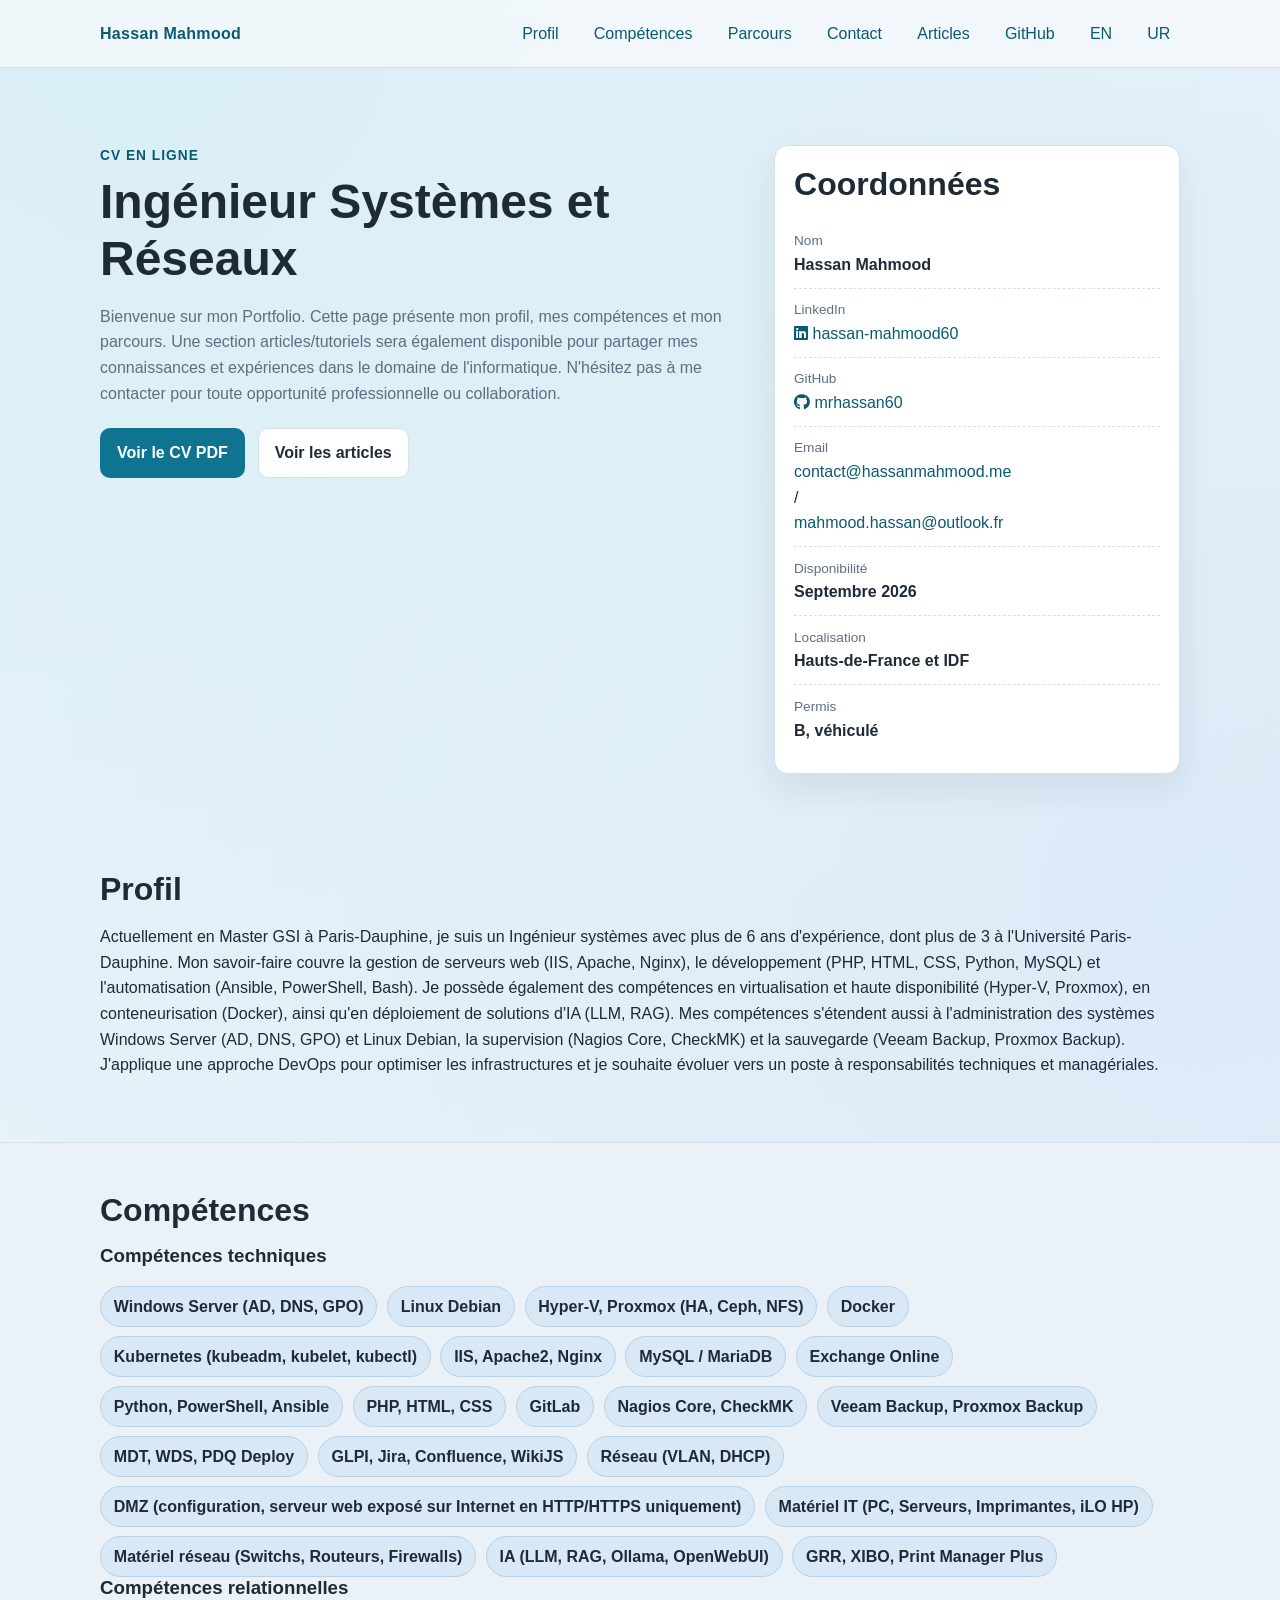
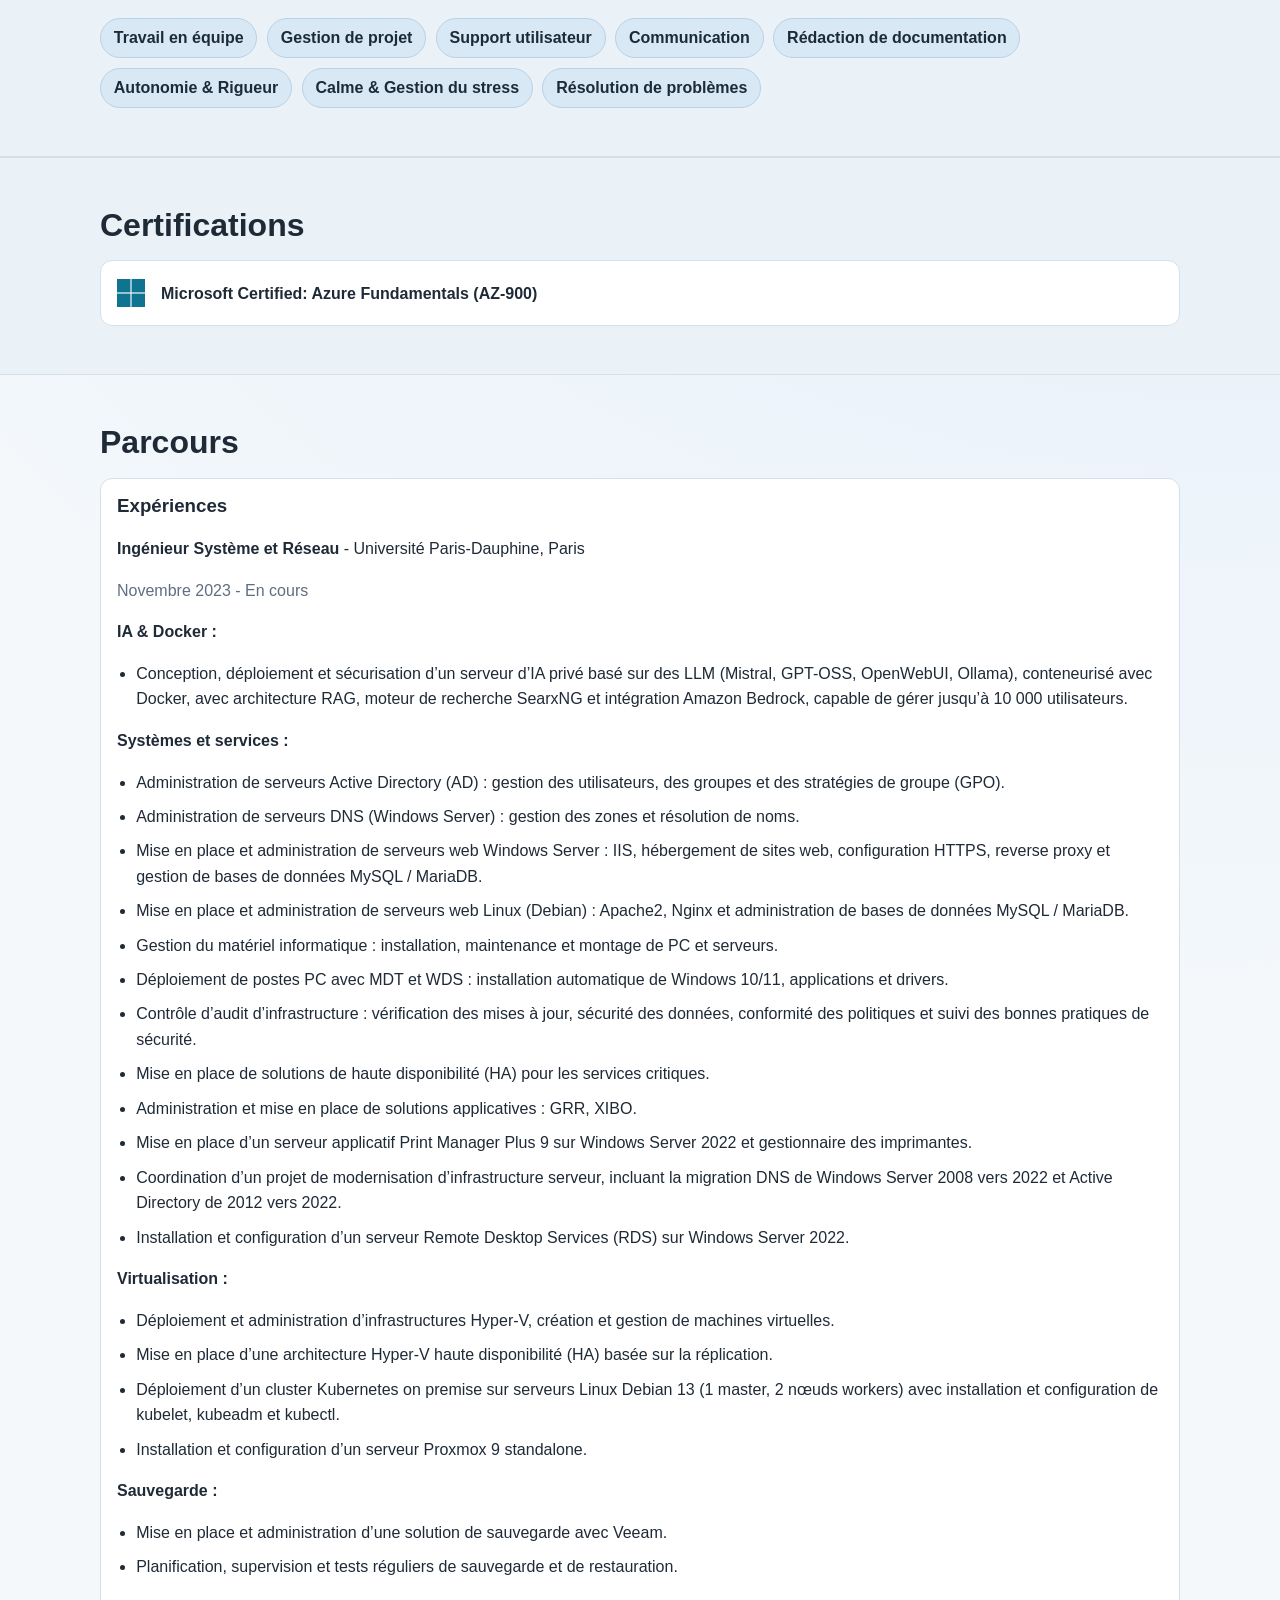
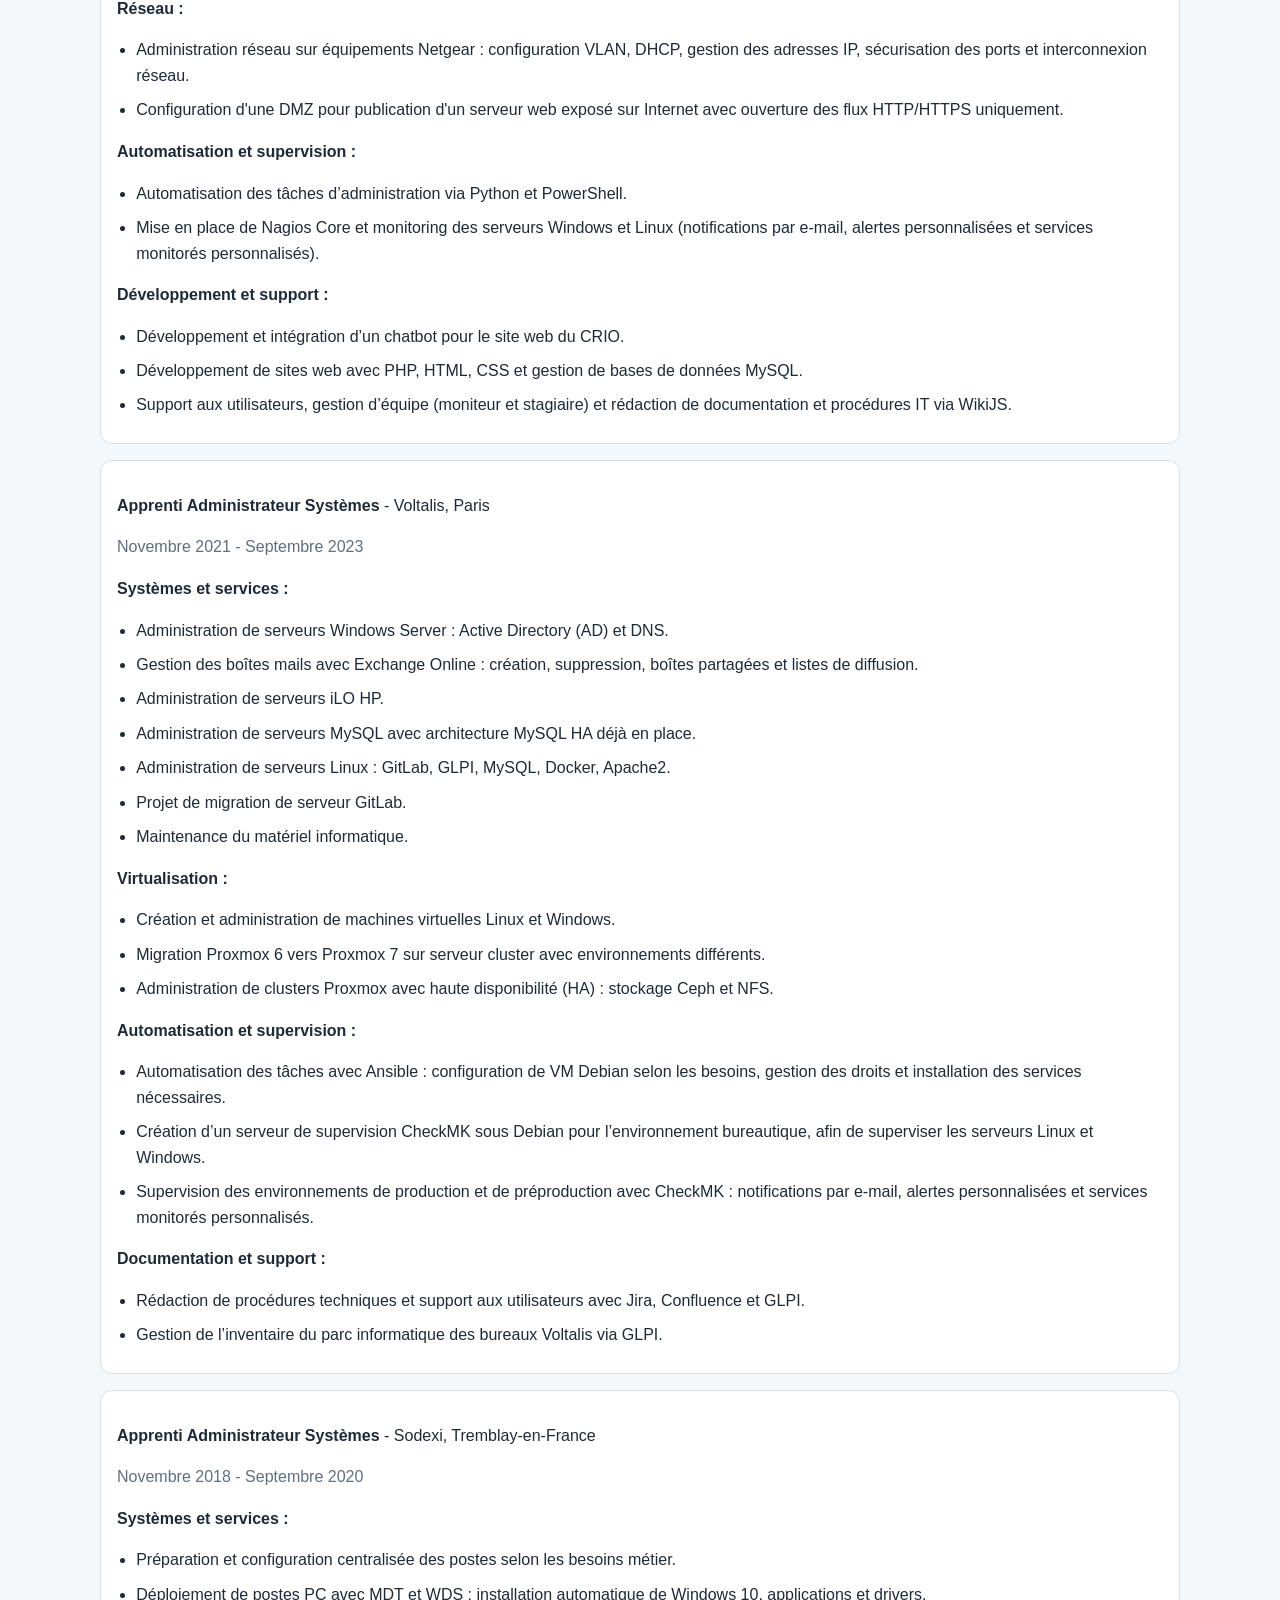
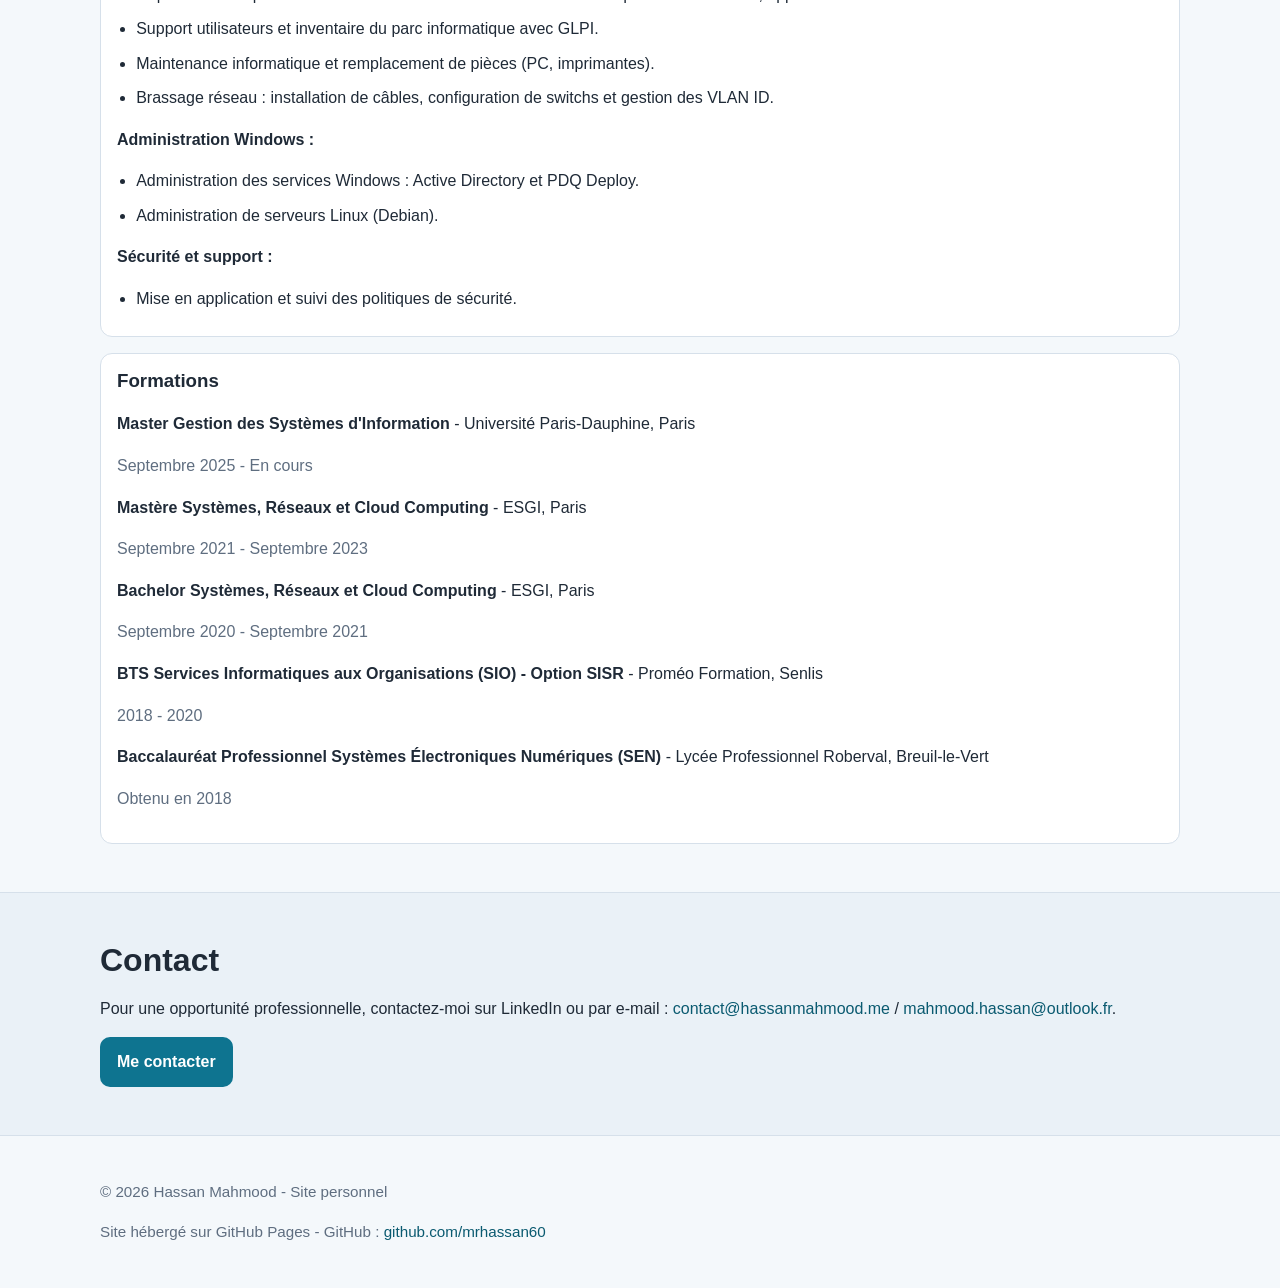
==== index.html @ a3531e13 "update contact" ====
﻿<!DOCTYPE html>
<html lang="fr">
<head>
  <meta charset="UTF-8">
  <meta name="viewport" content="width=device-width, initial-scale=1.0">
  <meta name="description" content="CV en ligne de Hassan Mahmood. Profil, compétences, expériences et contact.">
  <title>Hassan Mahmood | CV en ligne</title>
  <link rel="stylesheet" href="styles.css">
  <link rel="stylesheet" href="https://cdnjs.cloudflare.com/ajax/libs/font-awesome/6.5.2/css/all.min.css" integrity="sha512-SnH5WK+bZxgPHs44uWIX+LLJAJ9/2PkPKZ5QiAj6Ta86w+fsb2TkcmfRyVX3pBnMFcV7oQPJkl9QevSCWr3W6A==" crossorigin="anonymous" referrerpolicy="no-referrer" />
</head>
<body>
  <header class="site-header">
    <div class="container nav-wrap">
      <a class="brand" href="index.html">Hassan Mahmood</a>
      <nav class="nav">
        <a href="#profil">Profil</a>
        <a href="#competences">Compétences</a>
        <a href="#parcours">Parcours</a>
        <a href="#contact">Contact</a>
        <a href="articles.html">Articles</a>
        <a href="https://github.com/mrhassan60" target="_blank" rel="noopener noreferrer">GitHub</a>
        <a href="index-en.html" title="English version">EN</a>
        <a href="index-ur.html" title="اردو">UR</a>
      </nav>
    </div>
  </header>

  <main>
    <section class="hero">
      <div class="container hero-grid">
        <div>
          <p class="kicker">CV en ligne</p>
          <h1>Ingénieur Systèmes et Réseaux</h1>
          <p class="lead">
            Bienvenue sur mon Portfolio. Cette page présente mon profil, mes compétences
            et mon parcours. Une section articles/tutoriels sera également disponible pour partager mes connaissances et expériences dans le domaine de l'informatique. N'hésitez pas à me contacter pour toute opportunité professionnelle ou collaboration.
          </p>
          <div class="actions">
            <a class="btn btn-primary" href="assets/CV_Hassan_MAHMOOD.pdf" target="_blank" rel="noopener noreferrer">Voir le CV PDF</a>
            <a class="btn btn-ghost" href="articles.html">Voir les articles</a>
          </div>
        </div>
        <aside class="card">
          <h2>Coordonnées</h2>
          <ul class="meta-list">
            <li><span>Nom</span><strong>Hassan Mahmood</strong></li>
            <li><span>LinkedIn</span><a href="https://www.linkedin.com/in/hassan-mahmood60/" target="_blank" rel="noopener noreferrer"><i class="fa-brands fa-linkedin"></i> hassan-mahmood60</a></li>
            <li><span>GitHub</span><a href="https://github.com/mrhassan60" target="_blank" rel="noopener noreferrer"><i class="fa-brands fa-github"></i> mrhassan60</a></li>
            <li><span>Email</span><a href="mailto:contact@hassanmahmood.me">contact@hassanmahmood.me</a> / <a href="mailto:mahmood.hassan@outlook.fr">mahmood.hassan@outlook.fr</a></li>
            <li><span>Disponibilité</span><strong>Septembre 2026</strong></li>
            <li><span>Localisation</span><strong>Hauts-de-France et IDF</strong></li>
            <li><span>Permis</span><strong>B, véhiculé</strong></li>
          </ul>
        </aside>
      </div>
    </section>

    <section id="profil" class="section">
      <div class="container">
        <h2>Profil</h2>
        <p>
          Actuellement en Master GSI à Paris-Dauphine, je suis un Ingénieur systèmes avec plus de 6 ans d'expérience, dont plus de 3 à l'Université Paris-Dauphine. Mon savoir-faire couvre la gestion de serveurs web (IIS, Apache, Nginx), le développement (PHP, HTML, CSS, Python, MySQL) et l'automatisation (Ansible, PowerShell, Bash). Je possède également des compétences en virtualisation et haute disponibilité (Hyper-V, Proxmox), en conteneurisation (Docker), ainsi qu'en déploiement de solutions d'IA (LLM, RAG). Mes compétences s'étendent aussi à l'administration des systèmes Windows Server (AD, DNS, GPO) et Linux Debian, la supervision (Nagios Core, CheckMK) et la sauvegarde (Veeam Backup, Proxmox Backup). J'applique une approche DevOps pour optimiser les infrastructures et je souhaite évoluer vers un poste à responsabilités techniques et managériales.
        </p>
      </div>
    </section>

    <section id="competences" class="section section-alt">
      <div class="container">
        <h2>Compétences</h2>
        <h3>Compétences techniques</h3>
        <div class="chips">
          <span>Windows Server (AD, DNS, GPO)</span>
          <span>Linux Debian</span>
          <span>Hyper-V, Proxmox (HA, Ceph, NFS)</span>
          <span>Docker</span>
          <span>Kubernetes (kubeadm, kubelet, kubectl)</span>
          <span>IIS, Apache2, Nginx</span>
          <span>MySQL / MariaDB</span>
          <span>Exchange Online</span>
          <span>Python, PowerShell, Ansible</span>
          <span>PHP, HTML, CSS</span>
          <span>GitLab</span>
          <span>Nagios Core, CheckMK</span>
          <span>Veeam Backup, Proxmox Backup</span>
          <span>MDT, WDS, PDQ Deploy</span>
          <span>GLPI, Jira, Confluence, WikiJS</span>
          <span>Réseau (VLAN, DHCP)</span>
          <span>DMZ (configuration, serveur web exposé sur Internet en HTTP/HTTPS uniquement)</span>
          <span>Matériel IT (PC, Serveurs, Imprimantes, iLO HP)</span>
          <span>Matériel réseau (Switchs, Routeurs, Firewalls)</span>
          <span>IA (LLM, RAG, Ollama, OpenWebUI)</span>
          <span>GRR, XIBO, Print Manager Plus</span>
        </div>
        <h3>Compétences relationnelles</h3>
        <div class="chips">
          <span>Travail en équipe</span>
          <span>Gestion de projet</span>
          <span>Support utilisateur</span>
          <span>Communication</span>
          <span>Rédaction de documentation</span>
          <span>Autonomie & Rigueur</span>
          <span>Calme & Gestion du stress</span>
          <span>Résolution de problèmes</span>
        </div>
      </div>
    </section>

    <section id="certifications" class="section section-alt">
      <div class="container">
        <h2>Certifications</h2>
        <div class="cert-list">
          <div class="cert-item">
            <i class="fa-brands fa-microsoft"></i>
            <p><strong>Microsoft Certified: Azure Fundamentals (AZ-900)</strong></p>
          </div>
        </div>
      </div>
    </section>

    <section id="parcours" class="section">
      <div class="container">
        <h2>Parcours</h2>
        <div class="timeline">
          <article>
            <h3>Expériences</h3>
            <p><strong>Ingénieur Système et Réseau</strong> - Université Paris-Dauphine, Paris</p>
            <p class="muted">Novembre 2023 - En cours</p>
            <p><strong>IA & Docker :</strong></p>
            <ul class="ats-list">
              <li>Conception, déploiement et sécurisation d’un serveur d’IA privé basé sur des LLM (Mistral, GPT-OSS, OpenWebUI, Ollama), conteneurisé avec Docker, avec architecture RAG, moteur de recherche SearxNG et intégration Amazon Bedrock, capable de gérer jusqu’à 10 000 utilisateurs.</li>
            </ul>

            <p><strong>Systèmes et services :</strong></p>
            <ul class="ats-list">
              <li>Administration de serveurs Active Directory (AD) : gestion des utilisateurs, des groupes et des stratégies de groupe (GPO).</li>
              <li>Administration de serveurs DNS (Windows Server) : gestion des zones et résolution de noms.</li>
              <li>Mise en place et administration de serveurs web Windows Server : IIS, hébergement de sites web, configuration HTTPS, reverse proxy et gestion de bases de données MySQL / MariaDB.</li>
              <li>Mise en place et administration de serveurs web Linux (Debian) : Apache2, Nginx et administration de bases de données MySQL / MariaDB.</li>
              <li>Gestion du matériel informatique : installation, maintenance et montage de PC et serveurs.</li>
              <li>Déploiement de postes PC avec MDT et WDS : installation automatique de Windows 10/11, applications et drivers.</li>
              <li>Contrôle d’audit d’infrastructure : vérification des mises à jour, sécurité des données, conformité des politiques et suivi des bonnes pratiques de sécurité.</li>
              <li>Mise en place de solutions de haute disponibilité (HA) pour les services critiques.</li>
              <li>Administration et mise en place de solutions applicatives : GRR, XIBO.</li>
              <li>Mise en place d’un serveur applicatif Print Manager Plus 9 sur Windows Server 2022 et gestionnaire des imprimantes.</li>
              <li>Coordination d’un projet de modernisation d’infrastructure serveur, incluant la migration DNS de Windows Server 2008 vers 2022 et Active Directory de 2012 vers 2022.</li>
              <li>Installation et configuration d’un serveur Remote Desktop Services (RDS) sur Windows Server 2022.</li>
            </ul>

            <p><strong>Virtualisation :</strong></p>
            <ul class="ats-list">
              <li>Déploiement et administration d’infrastructures Hyper-V, création et gestion de machines virtuelles.</li>
              <li>Mise en place d’une architecture Hyper-V haute disponibilité (HA) basée sur la réplication.</li>
              <li>Déploiement d’un cluster Kubernetes on premise sur serveurs Linux Debian 13 (1 master, 2 nœuds workers) avec installation et configuration de kubelet, kubeadm et kubectl.</li>
              <li>Installation et configuration d’un serveur Proxmox 9 standalone.</li>
            </ul>

            <p><strong>Sauvegarde :</strong></p>
            <ul class="ats-list">
              <li>Mise en place et administration d’une solution de sauvegarde avec Veeam.</li>
              <li>Planification, supervision et tests réguliers de sauvegarde et de restauration.</li>
            </ul>

            <p><strong>Réseau :</strong></p>
            <ul class="ats-list">
              <li>Administration réseau sur équipements Netgear : configuration VLAN, DHCP, gestion des adresses IP, sécurisation des ports et interconnexion réseau.</li>
              <li>Configuration d'une DMZ pour publication d'un serveur web exposé sur Internet avec ouverture des flux HTTP/HTTPS uniquement.</li>
            </ul>

            <p><strong>Automatisation et supervision :</strong></p>
            <ul class="ats-list">
              <li>Automatisation des tâches d’administration via Python et PowerShell.</li>
              <li>Mise en place de Nagios Core et monitoring des serveurs Windows et Linux (notifications par e-mail, alertes personnalisées et services monitorés personnalisés).</li>
            </ul>

            <p><strong>Développement et support :</strong></p>
            <ul class="ats-list">
              <li>Développement et intégration d’un chatbot pour le site web du CRIO.</li>
              <li>Développement de sites web avec PHP, HTML, CSS et gestion de bases de données MySQL.</li>
              <li>Support aux utilisateurs, gestion d’équipe (moniteur et stagiaire) et rédaction de documentation et procédures IT via WikiJS.</li>
            </ul>
          </article>
          <article>
            <p><strong>Apprenti Administrateur Systèmes</strong> - Voltalis, Paris</p>
            <p class="muted">Novembre 2021 - Septembre 2023</p>
            <p><strong>Systèmes et services :</strong></p>
            <ul class="ats-list">
              <li>Administration de serveurs Windows Server : Active Directory (AD) et DNS.</li>
              <li>Gestion des boîtes mails avec Exchange Online : création, suppression, boîtes partagées et listes de diffusion.</li>
              <li>Administration de serveurs iLO HP.</li>
              <li>Administration de serveurs MySQL avec architecture MySQL HA déjà en place.</li>
              <li>Administration de serveurs Linux : GitLab, GLPI, MySQL, Docker, Apache2.</li>
              <li>Projet de migration de serveur GitLab.</li>
              <li>Maintenance du matériel informatique.</li>
            </ul>

            <p><strong>Virtualisation :</strong></p>
            <ul class="ats-list">
              <li>Création et administration de machines virtuelles Linux et Windows.</li>
              <li>Migration Proxmox 6 vers Proxmox 7 sur serveur cluster avec environnements différents.</li>
              <li>Administration de clusters Proxmox avec haute disponibilité (HA) : stockage Ceph et NFS.</li>
            </ul>

            <p><strong>Automatisation et supervision :</strong></p>
            <ul class="ats-list">
              <li>Automatisation des tâches avec Ansible : configuration de VM Debian selon les besoins, gestion des droits et installation des services nécessaires.</li>
              <li>Création d’un serveur de supervision CheckMK sous Debian pour l’environnement bureautique, afin de superviser les serveurs Linux et Windows.</li>
              <li>Supervision des environnements de production et de préproduction avec CheckMK : notifications par e-mail, alertes personnalisées et services monitorés personnalisés.</li>
            </ul>

            <p><strong>Documentation et support :</strong></p>
            <ul class="ats-list">
              <li>Rédaction de procédures techniques et support aux utilisateurs avec Jira, Confluence et GLPI.</li>
              <li>Gestion de l’inventaire du parc informatique des bureaux Voltalis via GLPI.</li>
            </ul>
          </article>
          <article>
            <p><strong>Apprenti Administrateur Systèmes</strong> - Sodexi, Tremblay-en-France</p>
            <p class="muted">Novembre 2018 - Septembre 2020</p>
            <p><strong>Systèmes et services :</strong></p>
            <ul class="ats-list">
              <li>Préparation et configuration centralisée des postes selon les besoins métier.</li>
              <li>Déploiement de postes PC avec MDT et WDS : installation automatique de Windows 10, applications et drivers.</li>
              <li>Support utilisateurs et inventaire du parc informatique avec GLPI.</li>
              <li>Maintenance informatique et remplacement de pièces (PC, imprimantes).</li>
              <li>Brassage réseau : installation de câbles, configuration de switchs et gestion des VLAN ID.</li>
            </ul>

            <p><strong>Administration Windows :</strong></p>
            <ul class="ats-list">
              <li>Administration des services Windows : Active Directory et PDQ Deploy.</li>
              <li>Administration de serveurs Linux (Debian).</li>
            </ul>

            <p><strong>Sécurité et support :</strong></p>
            <ul class="ats-list">
              <li>Mise en application et suivi des politiques de sécurité.</li>
            </ul>
          </article>
          <article>
            <h3>Formations</h3>
            <p><strong>Master Gestion des Systèmes d'Information</strong> - Université Paris-Dauphine, Paris</p>
            <p class="muted">Septembre 2025 - En cours</p>
            <p><strong>Mastère Systèmes, Réseaux et Cloud Computing</strong> - ESGI, Paris</p>
            <p class="muted">Septembre 2021 - Septembre 2023</p>
            <p><strong>Bachelor Systèmes, Réseaux et Cloud Computing</strong> - ESGI, Paris</p>
            <p class="muted">Septembre 2020 - Septembre 2021</p>
            <p><strong>BTS Services Informatiques aux Organisations (SIO) - Option SISR</strong> - Proméo Formation, Senlis</p>
            <p class="muted">2018 - 2020</p>
            <p><strong>Baccalauréat Professionnel Systèmes Électroniques Numériques (SEN)</strong> - Lycée Professionnel Roberval, Breuil-le-Vert</p>
            <p class="muted">Obtenu en 2018</p>
          </article>
        </div>
      </div>
    </section>

    <section id="contact" class="section section-alt">
      <div class="container">
        <h2>Contact</h2>
        <p>Pour une opportunité professionnelle, contactez-moi sur LinkedIn ou par e-mail : <a href="mailto:contact@hassanmahmood.me">contact@hassanmahmood.me</a> / <a href="mailto:mahmood.hassan@outlook.fr">mahmood.hassan@outlook.fr</a>.</p>
        <a class="btn btn-primary" href="https://www.linkedin.com/in/hassan-mahmood60/" target="_blank" rel="noopener noreferrer">Me contacter</a>
      </div>
    </section>
  </main>

  <footer class="site-footer">
    <div class="container">
      <p>© 2026 Hassan Mahmood - Site personnel</p>
      <p>Site hébergé sur GitHub Pages - GitHub : <a href="https://github.com/mrhassan60" target="_blank" rel="noopener noreferrer">github.com/mrhassan60</a></p>
    </div>
  </footer>
</body>
</html>
---- styles.css ----
:root {
  --bg: #f4f8fb;
  --surface: #ffffff;
  --surface-alt: #eaf1f7;
  --text: #1f2a37;
  --muted: #5f6e80;
  --primary: #0e7490;
  --primary-dark: #0a5a70;
  --border: #d6e0ea;
  --shadow: 0 14px 34px rgba(31, 42, 55, 0.08);
  --radius: 14px;
}

* {
  box-sizing: border-box;
}

html {
  scroll-behavior: smooth;
}

body {
  margin: 0;
  font-family: "Segoe UI", Tahoma, Geneva, Verdana, sans-serif;
  color: var(--text);
  background:
    radial-gradient(circle at 10% 0%, #d9eef6 0, transparent 28%),
    radial-gradient(circle at 95% 15%, #dce9f8 0, transparent 32%),
    var(--bg);
  line-height: 1.6;
}

a {
  color: var(--primary-dark);
  text-decoration: none;
}

a:hover {
  text-decoration: underline;
}

.container {
  width: min(1080px, 92%);
  margin: 0 auto;
}

.site-header {
  position: sticky;
  top: 0;
  z-index: 100;
  backdrop-filter: blur(8px);
  background: rgba(244, 248, 251, 0.86);
  border-bottom: 1px solid var(--border);
}

.nav-wrap {
  display: flex;
  align-items: center;
  justify-content: space-between;
  gap: 1rem;
  padding: 0.9rem 0;
}

.brand {
  font-weight: 700;
  letter-spacing: 0.3px;
}

.nav {
  display: flex;
  flex-wrap: wrap;
  gap: 1rem;
}

.nav a {
  padding: 0.4rem 0.6rem;
  border-radius: 8px;
}

.nav a[aria-current="page"],
.nav a:hover {
  background: var(--surface-alt);
  text-decoration: none;
}

.hero {
  padding: 4.8rem 0 3rem;
}

.hero-grid {
  display: grid;
  grid-template-columns: 1.6fr 1fr;
  gap: 1.5rem;
  align-items: start;
}

.kicker {
  margin: 0 0 0.35rem;
  font-size: 0.86rem;
  font-weight: 700;
  letter-spacing: 1px;
  text-transform: uppercase;
  color: var(--primary-dark);
}

h1,
h2,
h3 {
  line-height: 1.2;
  margin-top: 0;
}

h1 {
  font-size: clamp(2rem, 4vw, 3rem);
  margin-bottom: 0.8rem;
}

h2 {
  font-size: clamp(1.5rem, 3vw, 2rem);
  margin-bottom: 1rem;
}

.lead {
  color: var(--muted);
  max-width: 70ch;
}

.actions {
  display: flex;
  flex-wrap: wrap;
  gap: 0.8rem;
  margin-top: 1.35rem;
}

.btn {
  display: inline-flex;
  align-items: center;
  justify-content: center;
  border-radius: 10px;
  padding: 0.7rem 1rem;
  font-weight: 600;
  border: 1px solid transparent;
  transition: 0.2s ease;
}

.btn:hover {
  transform: translateY(-1px);
  text-decoration: none;
}

.btn-primary {
  background: var(--primary);
  color: #fff;
}

.btn-primary:hover {
  background: var(--primary-dark);
}

.btn-ghost {
  border-color: var(--border);
  background: var(--surface);
  color: var(--text);
}

.card,
.post-card {
  background: var(--surface);
  border: 1px solid var(--border);
  border-radius: var(--radius);
  box-shadow: var(--shadow);
}

.card {
  padding: 1.2rem;
}

.meta-list {
  list-style: none;
  margin: 0;
  padding: 0;
}

.meta-list li {
  display: flex;
  flex-direction: column;
  padding: 0.65rem 0;
  border-bottom: 1px dashed var(--border);
}

.meta-list li:last-child {
  border-bottom: 0;
}

.meta-list span {
  font-size: 0.85rem;
  color: var(--muted);
}

.section {
  padding: 3rem 0;
}

.section-alt {
  background: var(--surface-alt);
  border-top: 1px solid var(--border);
  border-bottom: 1px solid var(--border);
}

.chips {
  display: flex;
  flex-wrap: wrap;
  gap: 0.6rem;
}

.chips span {
  background: #d8e8f5;
  border: 1px solid #b8d2e8;
  border-radius: 999px;
  padding: 0.4rem 0.8rem;
  font-weight: 600;
}

.timeline {
  display: grid;
  gap: 1rem;
}

.timeline article {
  background: var(--surface);
  border: 1px solid var(--border);
  border-radius: 12px;
  padding: 1rem;
}

.muted {
  color: var(--muted);
}

.ats-list {
  margin: 0.6rem 0 0;
  padding-left: 1.2rem;
}

.ats-list li {
  margin-bottom: 0.55rem;
}

.grid-cards {
  margin-top: 1.5rem;
  display: grid;
  grid-template-columns: repeat(3, minmax(0, 1fr));
  gap: 1rem;
}

.post-card {
  padding: 1.1rem;
}

.tag {
  display: inline-block;
  margin: 0;
  padding: 0.15rem 0.55rem;
  border-radius: 999px;
  background: #dff2ea;
  color: #0f766e;
  font-size: 0.8rem;
  font-weight: 700;
}

.site-footer {
  padding: 1.8rem 0;
  color: var(--muted);
  font-size: 0.95rem;
}

.cert-list {
  display: grid;
  gap: 1rem;
}

.cert-item {
  display: flex;
  align-items: center;
  gap: 1rem;
  background: var(--surface);
  border: 1px solid var(--border);
  border-radius: 12px;
  padding: 1rem;
}

.cert-item p {
  margin: 0;
  font-weight: 600;
}

.cert-item i {
  font-size: 2rem;
  color: var(--primary);
}

@media (max-width: 900px) {
  .hero-grid {
    grid-template-columns: 1fr;
  }

  .grid-cards {
    grid-template-columns: 1fr 1fr;
  }
}

@media (max-width: 640px) {
  .nav-wrap {
    flex-direction: column;
    align-items: flex-start;
  }

  .grid-cards {
    grid-template-columns: 1fr;
  }
}
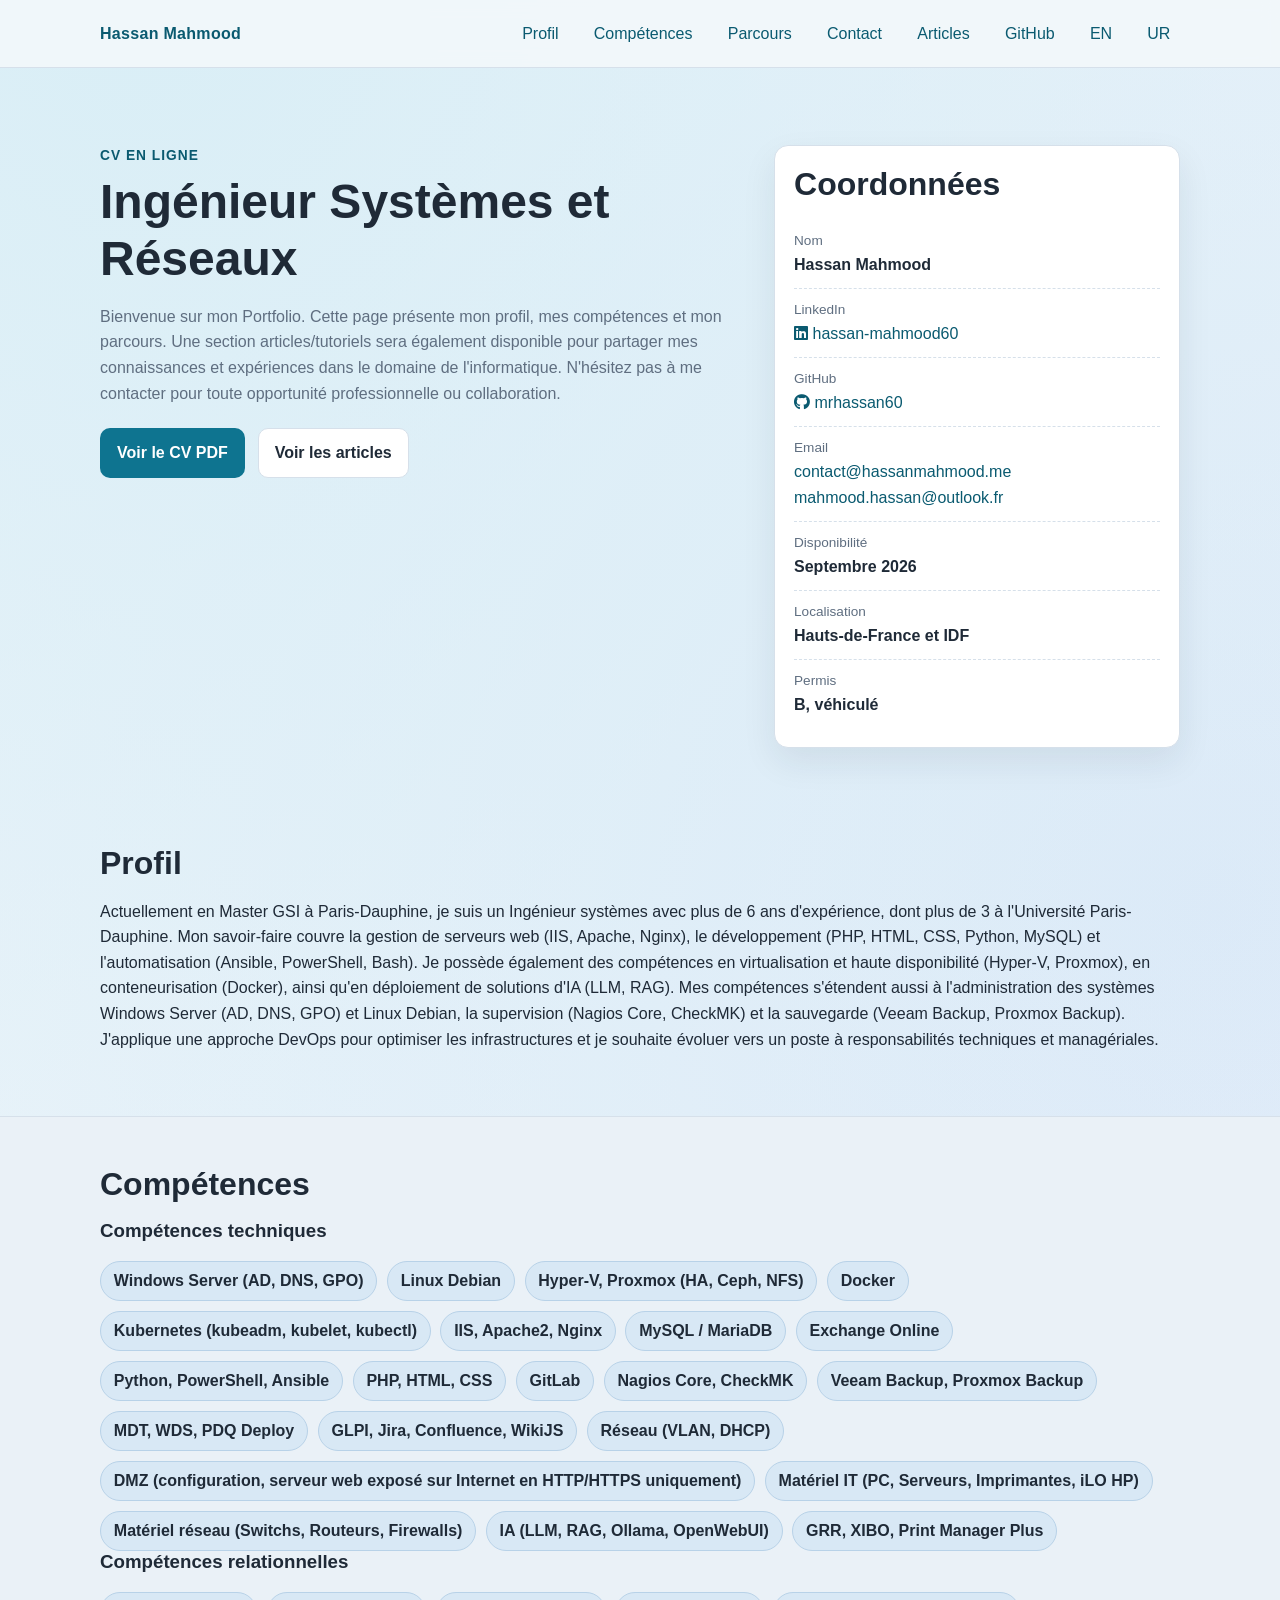
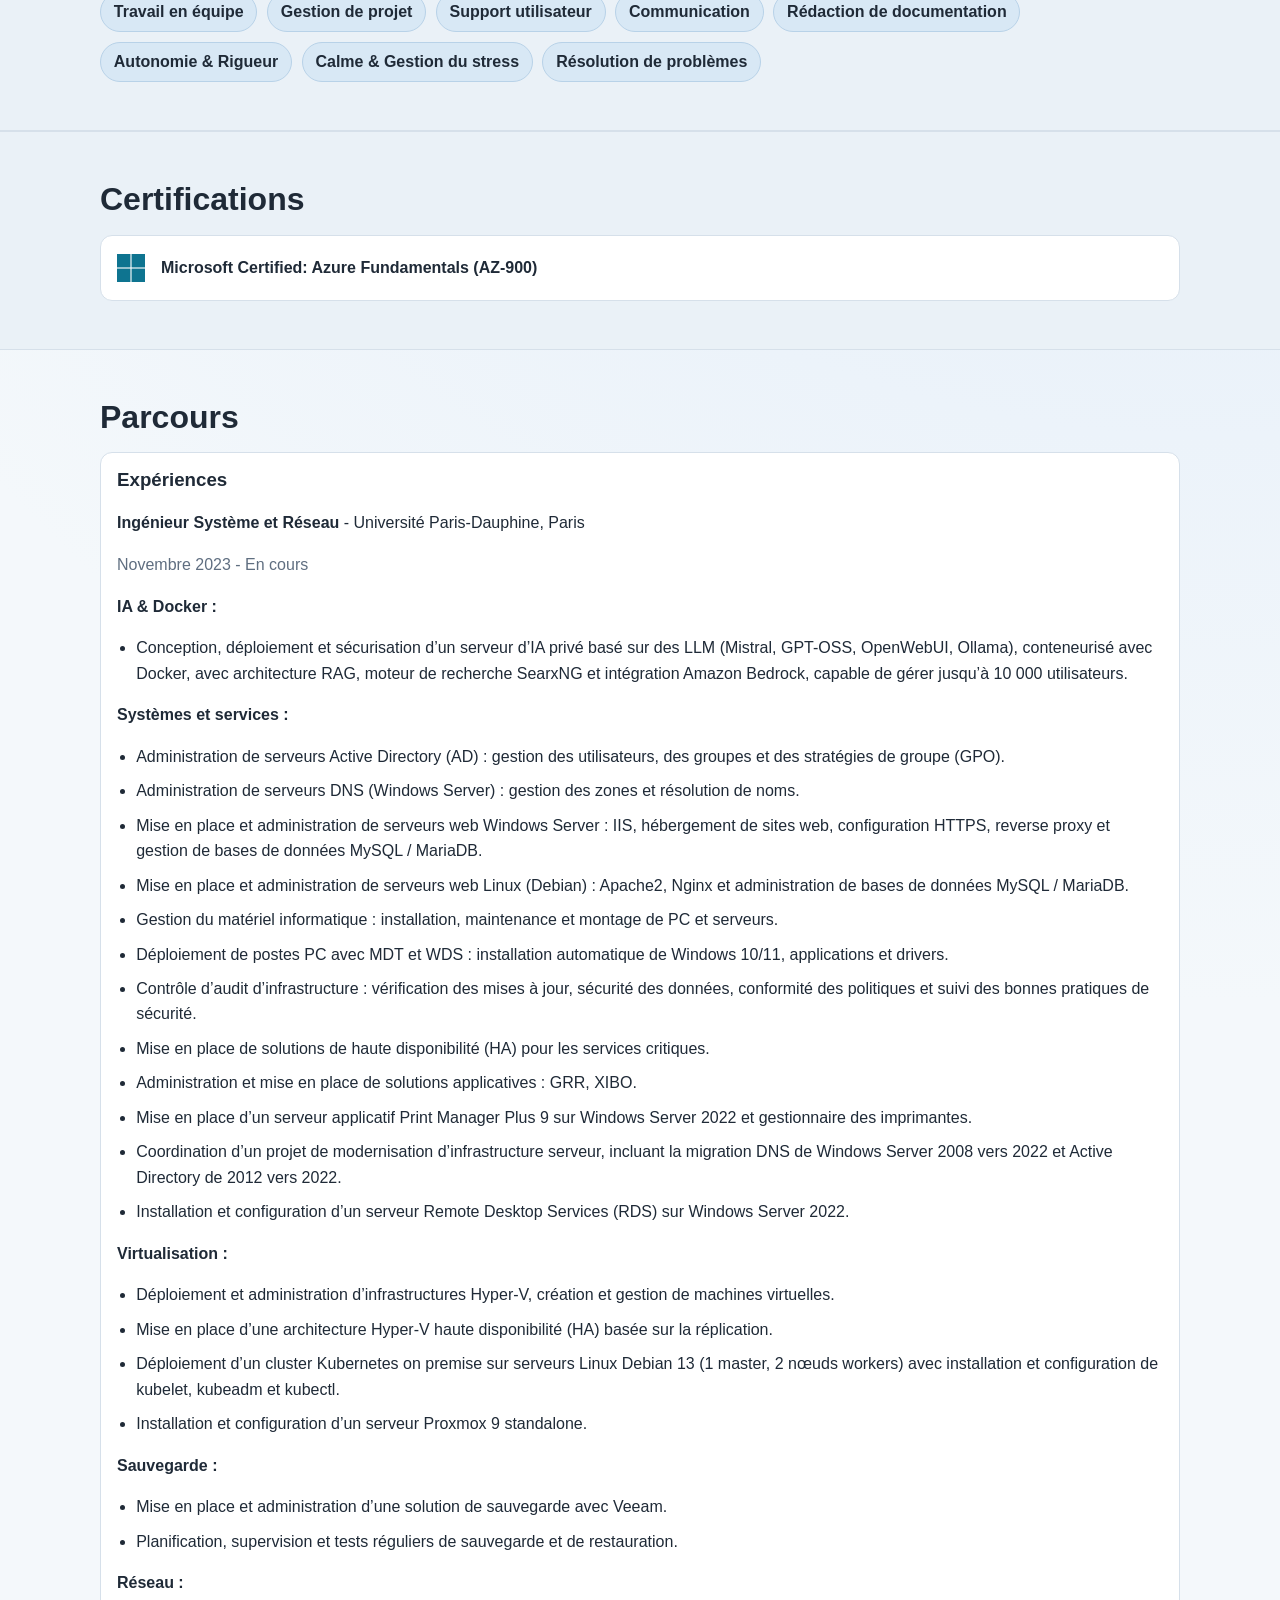
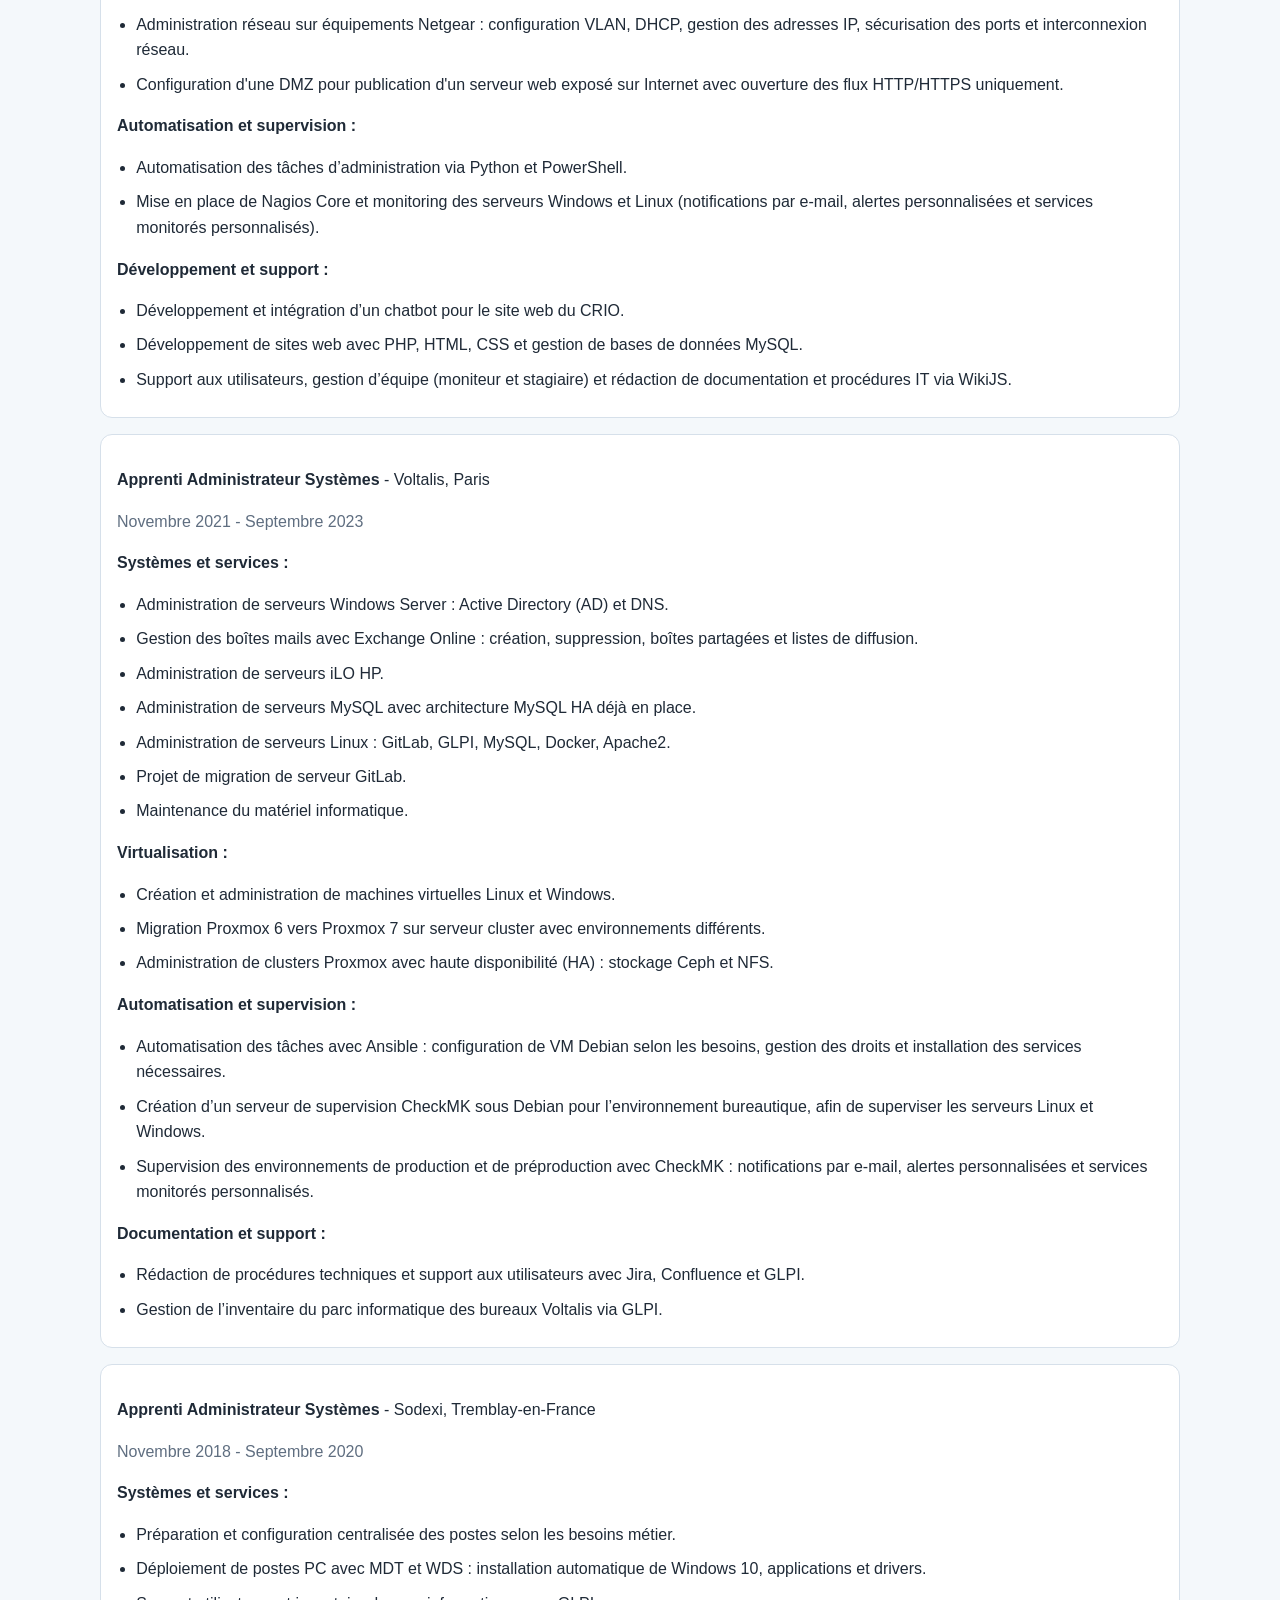
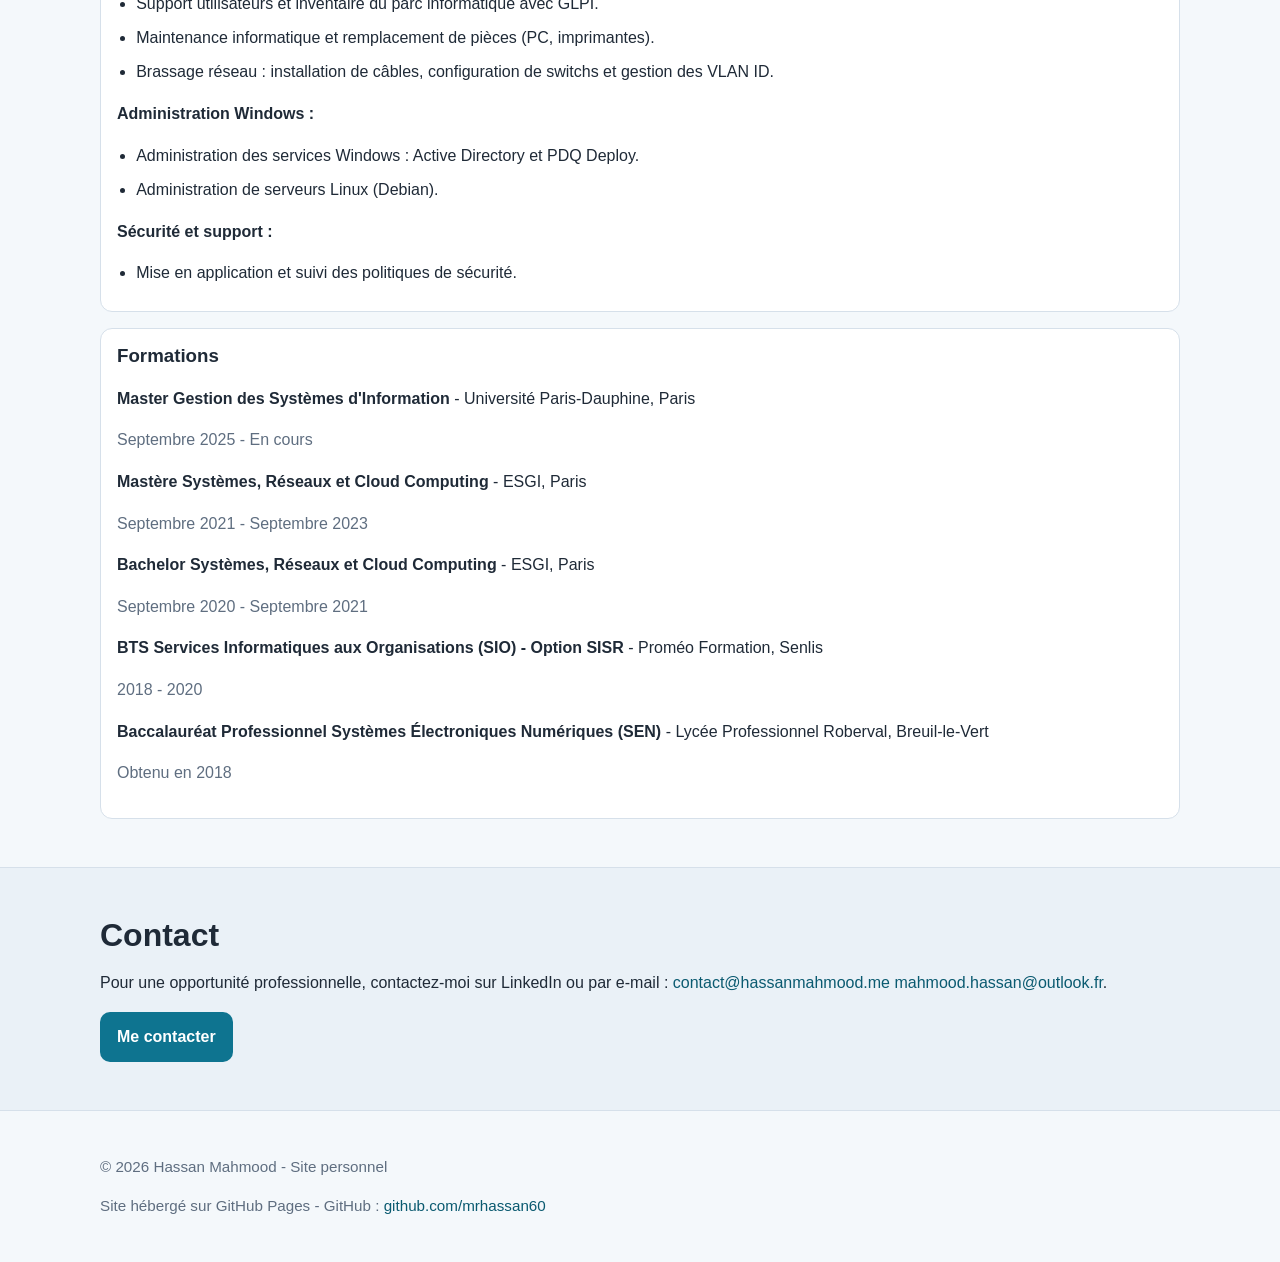
==== commit 35b2fdc2: "Update contact" ====
--- a/index.html
+++ b/index.html
@@ -46,7 +46,7 @@
             <li><span>Nom</span><strong>Hassan Mahmood</strong></li>
             <li><span>LinkedIn</span><a href="https://www.linkedin.com/in/hassan-mahmood60/" target="_blank" rel="noopener noreferrer"><i class="fa-brands fa-linkedin"></i> hassan-mahmood60</a></li>
             <li><span>GitHub</span><a href="https://github.com/mrhassan60" target="_blank" rel="noopener noreferrer"><i class="fa-brands fa-github"></i> mrhassan60</a></li>
-            <li><span>Email</span><a href="mailto:contact@hassanmahmood.me">contact@hassanmahmood.me</a> / <a href="mailto:mahmood.hassan@outlook.fr">mahmood.hassan@outlook.fr</a></li>
+            <li><span>Email</span><a href="mailto:contact@hassanmahmood.me">contact@hassanmahmood.me</a> <a href="mailto:mahmood.hassan@outlook.fr">mahmood.hassan@outlook.fr</a></li>
             <li><span>Disponibilité</span><strong>Septembre 2026</strong></li>
             <li><span>Localisation</span><strong>Hauts-de-France et IDF</strong></li>
             <li><span>Permis</span><strong>B, véhiculé</strong></li>
@@ -256,7 +256,7 @@
     <section id="contact" class="section section-alt">
       <div class="container">
         <h2>Contact</h2>
-        <p>Pour une opportunité professionnelle, contactez-moi sur LinkedIn ou par e-mail : <a href="mailto:contact@hassanmahmood.me">contact@hassanmahmood.me</a> / <a href="mailto:mahmood.hassan@outlook.fr">mahmood.hassan@outlook.fr</a>.</p>
+        <p>Pour une opportunité professionnelle, contactez-moi sur LinkedIn ou par e-mail : <a href="mailto:contact@hassanmahmood.me">contact@hassanmahmood.me</a> <a href="mailto:mahmood.hassan@outlook.fr">mahmood.hassan@outlook.fr</a>.</p>
         <a class="btn btn-primary" href="https://www.linkedin.com/in/hassan-mahmood60/" target="_blank" rel="noopener noreferrer">Me contacter</a>
       </div>
     </section>
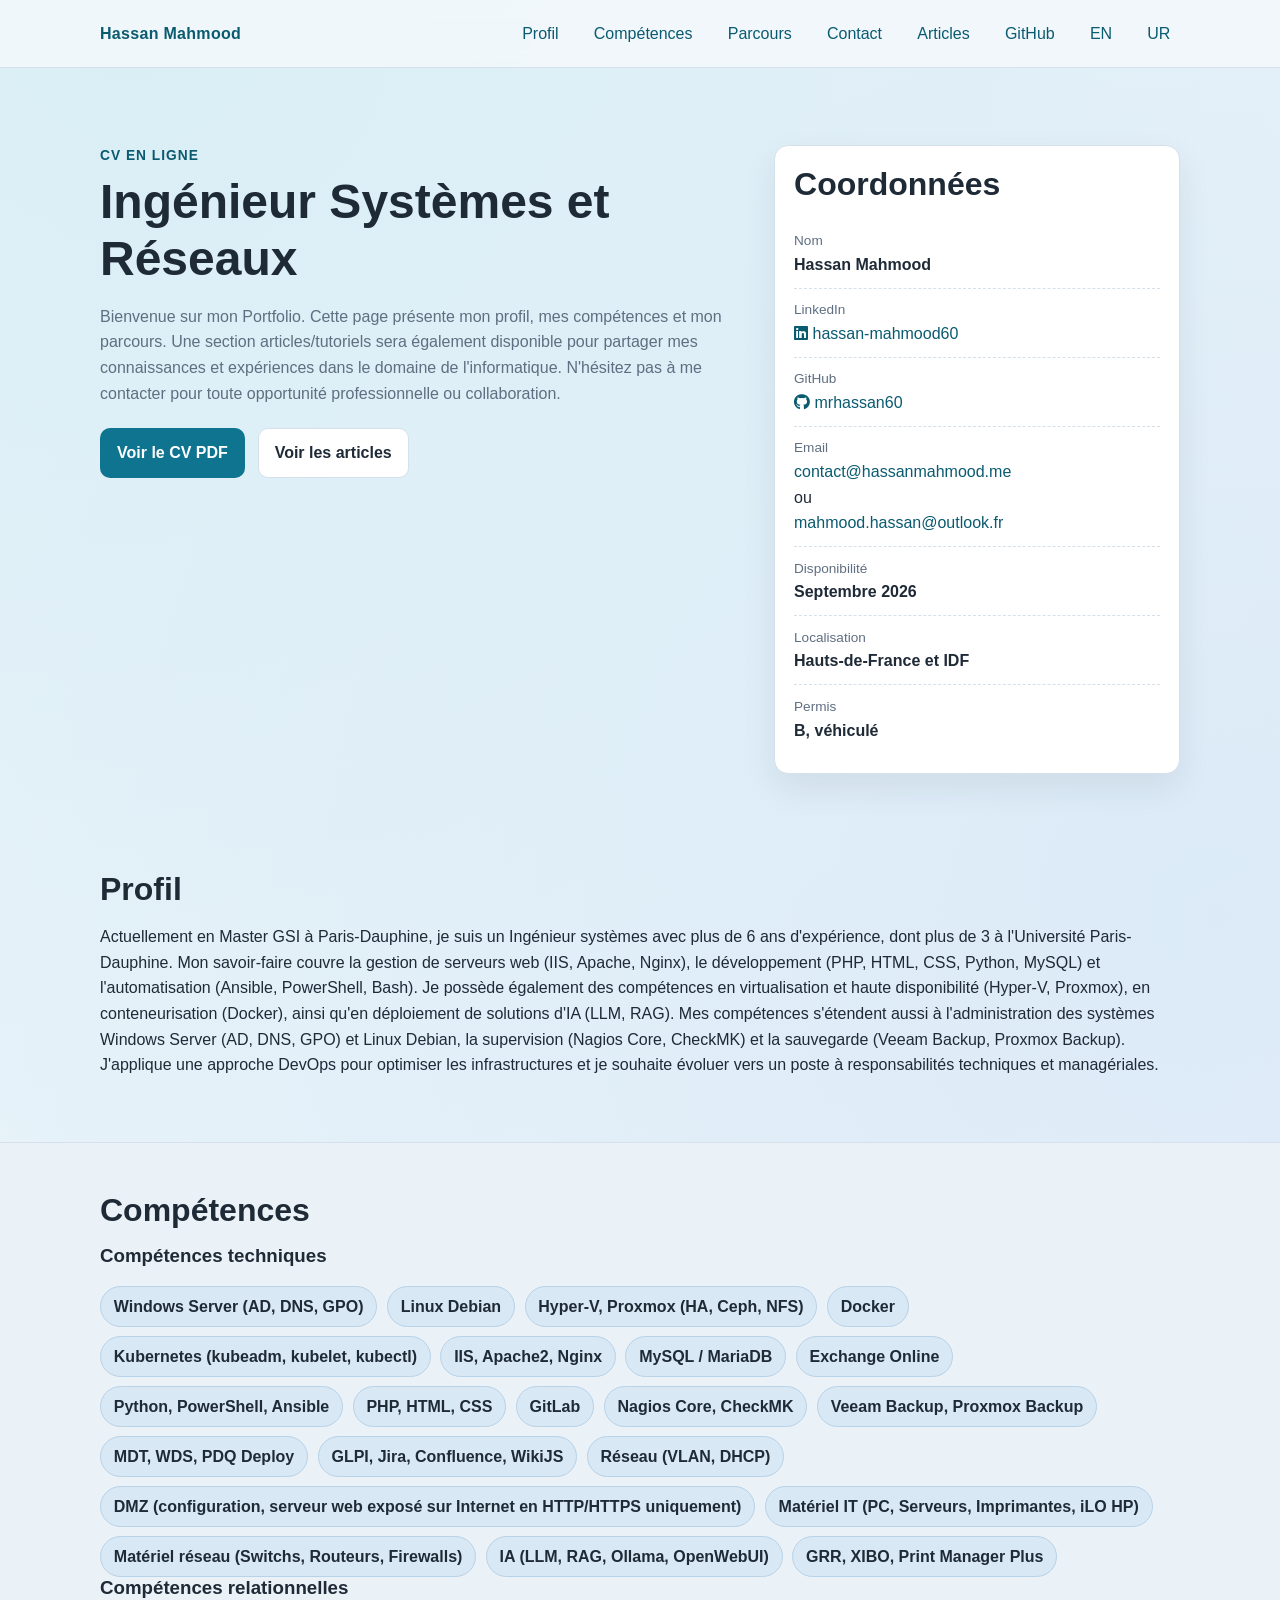
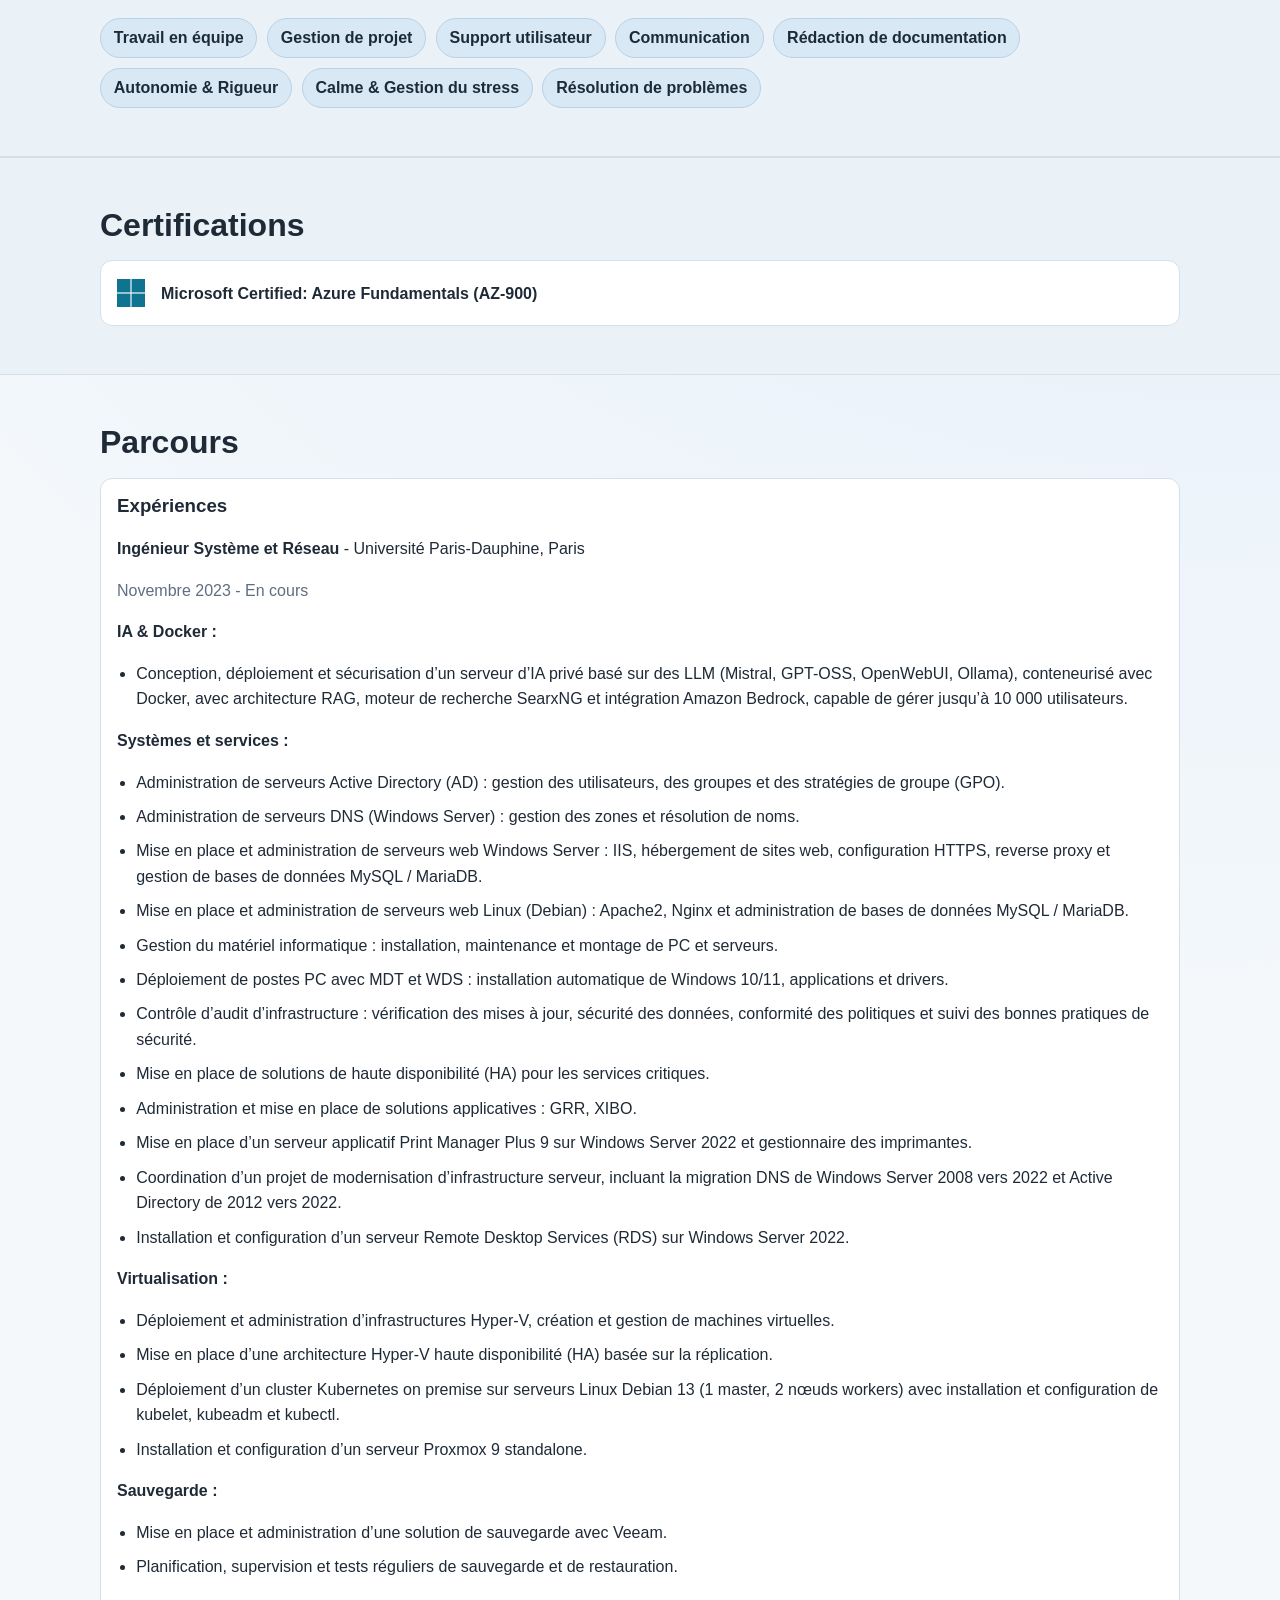
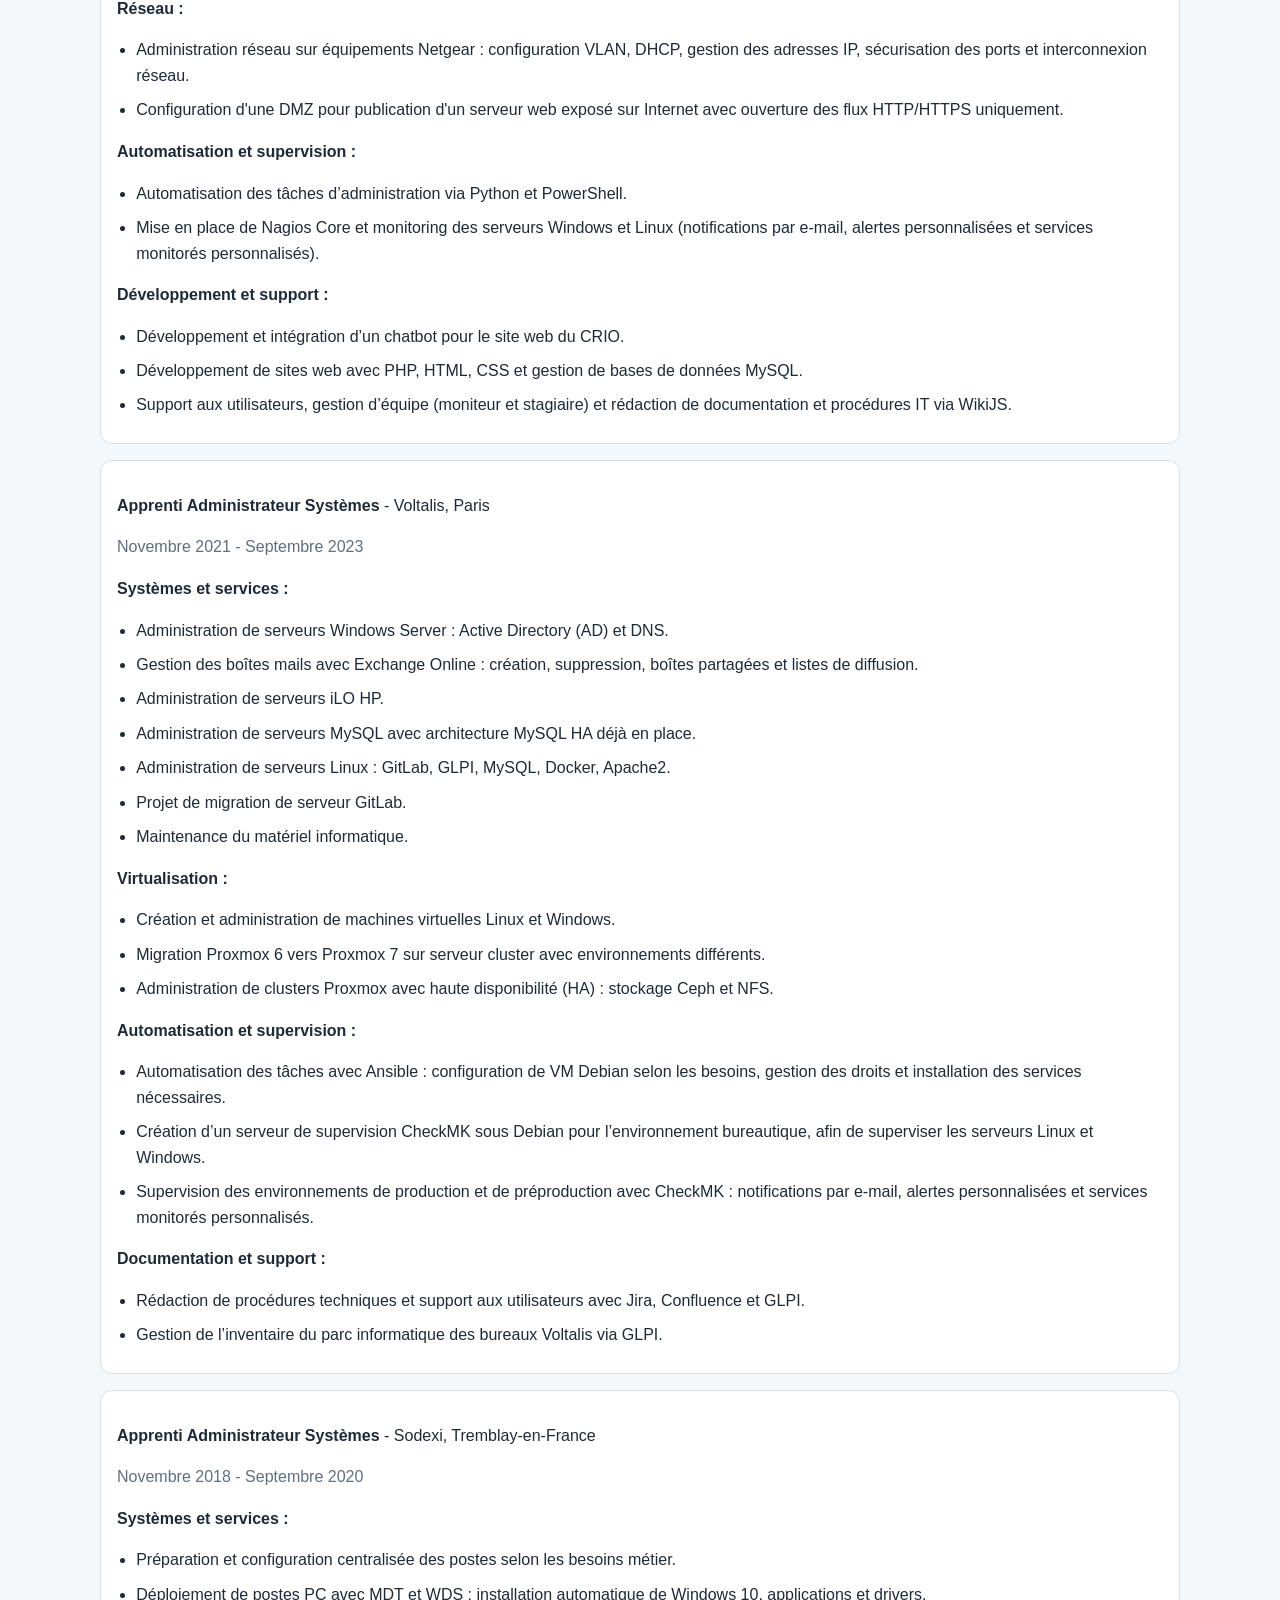
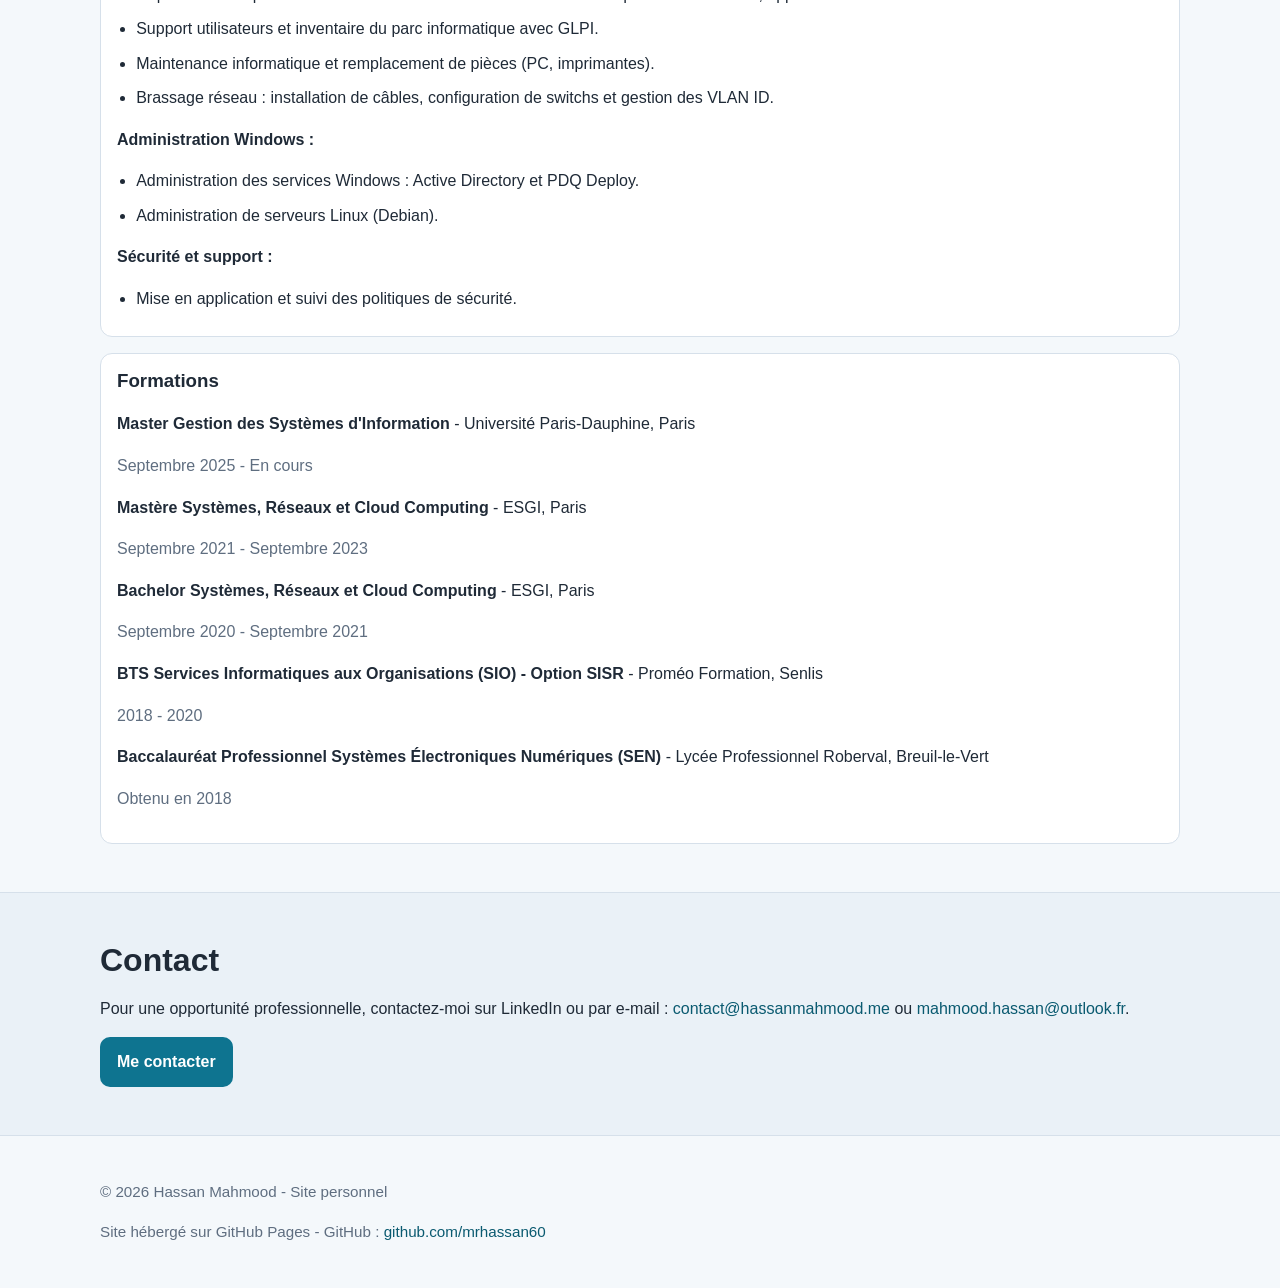
==== commit aee2ede4: "Update contact" ====
--- a/index.html
+++ b/index.html
@@ -46,7 +46,7 @@
             <li><span>Nom</span><strong>Hassan Mahmood</strong></li>
             <li><span>LinkedIn</span><a href="https://www.linkedin.com/in/hassan-mahmood60/" target="_blank" rel="noopener noreferrer"><i class="fa-brands fa-linkedin"></i> hassan-mahmood60</a></li>
             <li><span>GitHub</span><a href="https://github.com/mrhassan60" target="_blank" rel="noopener noreferrer"><i class="fa-brands fa-github"></i> mrhassan60</a></li>
-            <li><span>Email</span><a href="mailto:contact@hassanmahmood.me">contact@hassanmahmood.me</a> <a href="mailto:mahmood.hassan@outlook.fr">mahmood.hassan@outlook.fr</a></li>
+            <li><span>Email</span><a href="mailto:contact@hassanmahmood.me">contact@hassanmahmood.me</a> ou <a href="mailto:mahmood.hassan@outlook.fr">mahmood.hassan@outlook.fr</a></li>
             <li><span>Disponibilité</span><strong>Septembre 2026</strong></li>
             <li><span>Localisation</span><strong>Hauts-de-France et IDF</strong></li>
             <li><span>Permis</span><strong>B, véhiculé</strong></li>
@@ -256,7 +256,7 @@
     <section id="contact" class="section section-alt">
       <div class="container">
         <h2>Contact</h2>
-        <p>Pour une opportunité professionnelle, contactez-moi sur LinkedIn ou par e-mail : <a href="mailto:contact@hassanmahmood.me">contact@hassanmahmood.me</a> <a href="mailto:mahmood.hassan@outlook.fr">mahmood.hassan@outlook.fr</a>.</p>
+        <p>Pour une opportunité professionnelle, contactez-moi sur LinkedIn ou par e-mail : <a href="mailto:contact@hassanmahmood.me">contact@hassanmahmood.me</a> ou <a href="mailto:mahmood.hassan@outlook.fr">mahmood.hassan@outlook.fr</a>.</p>
         <a class="btn btn-primary" href="https://www.linkedin.com/in/hassan-mahmood60/" target="_blank" rel="noopener noreferrer">Me contacter</a>
       </div>
     </section>
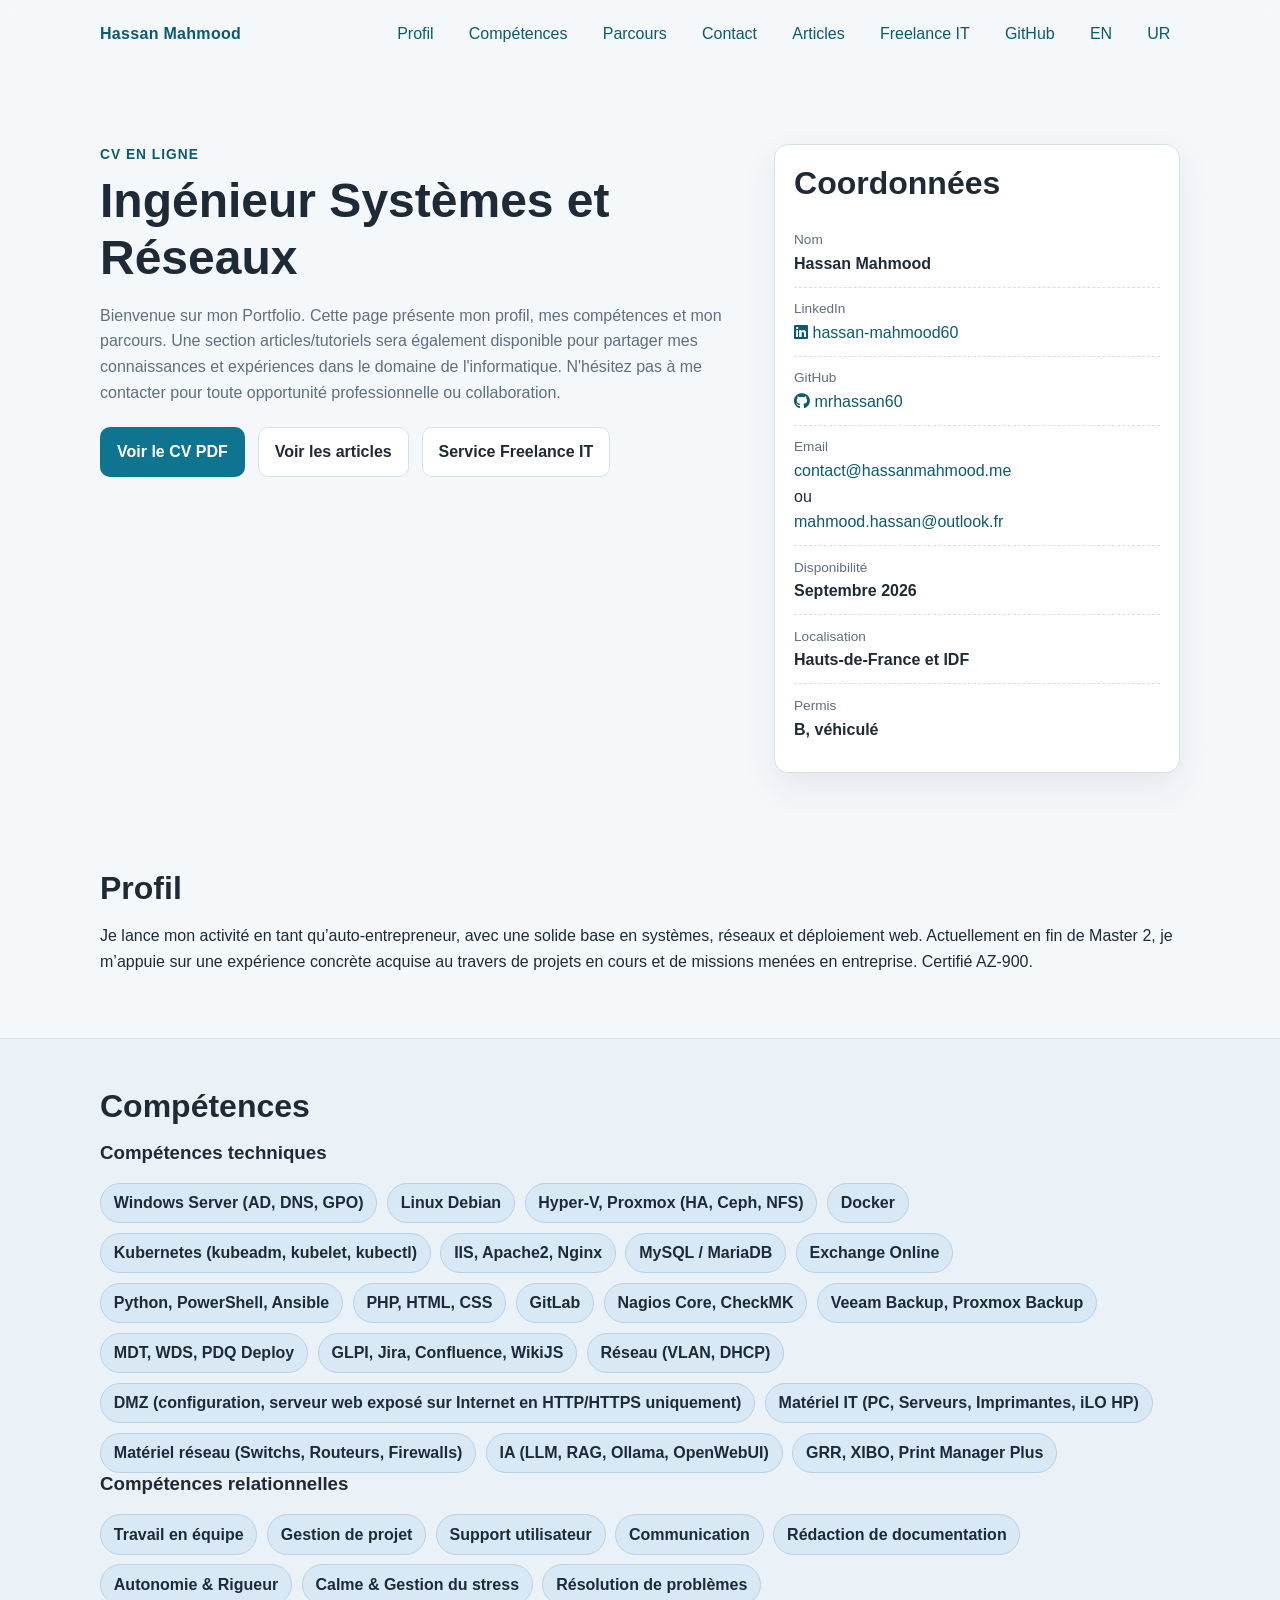
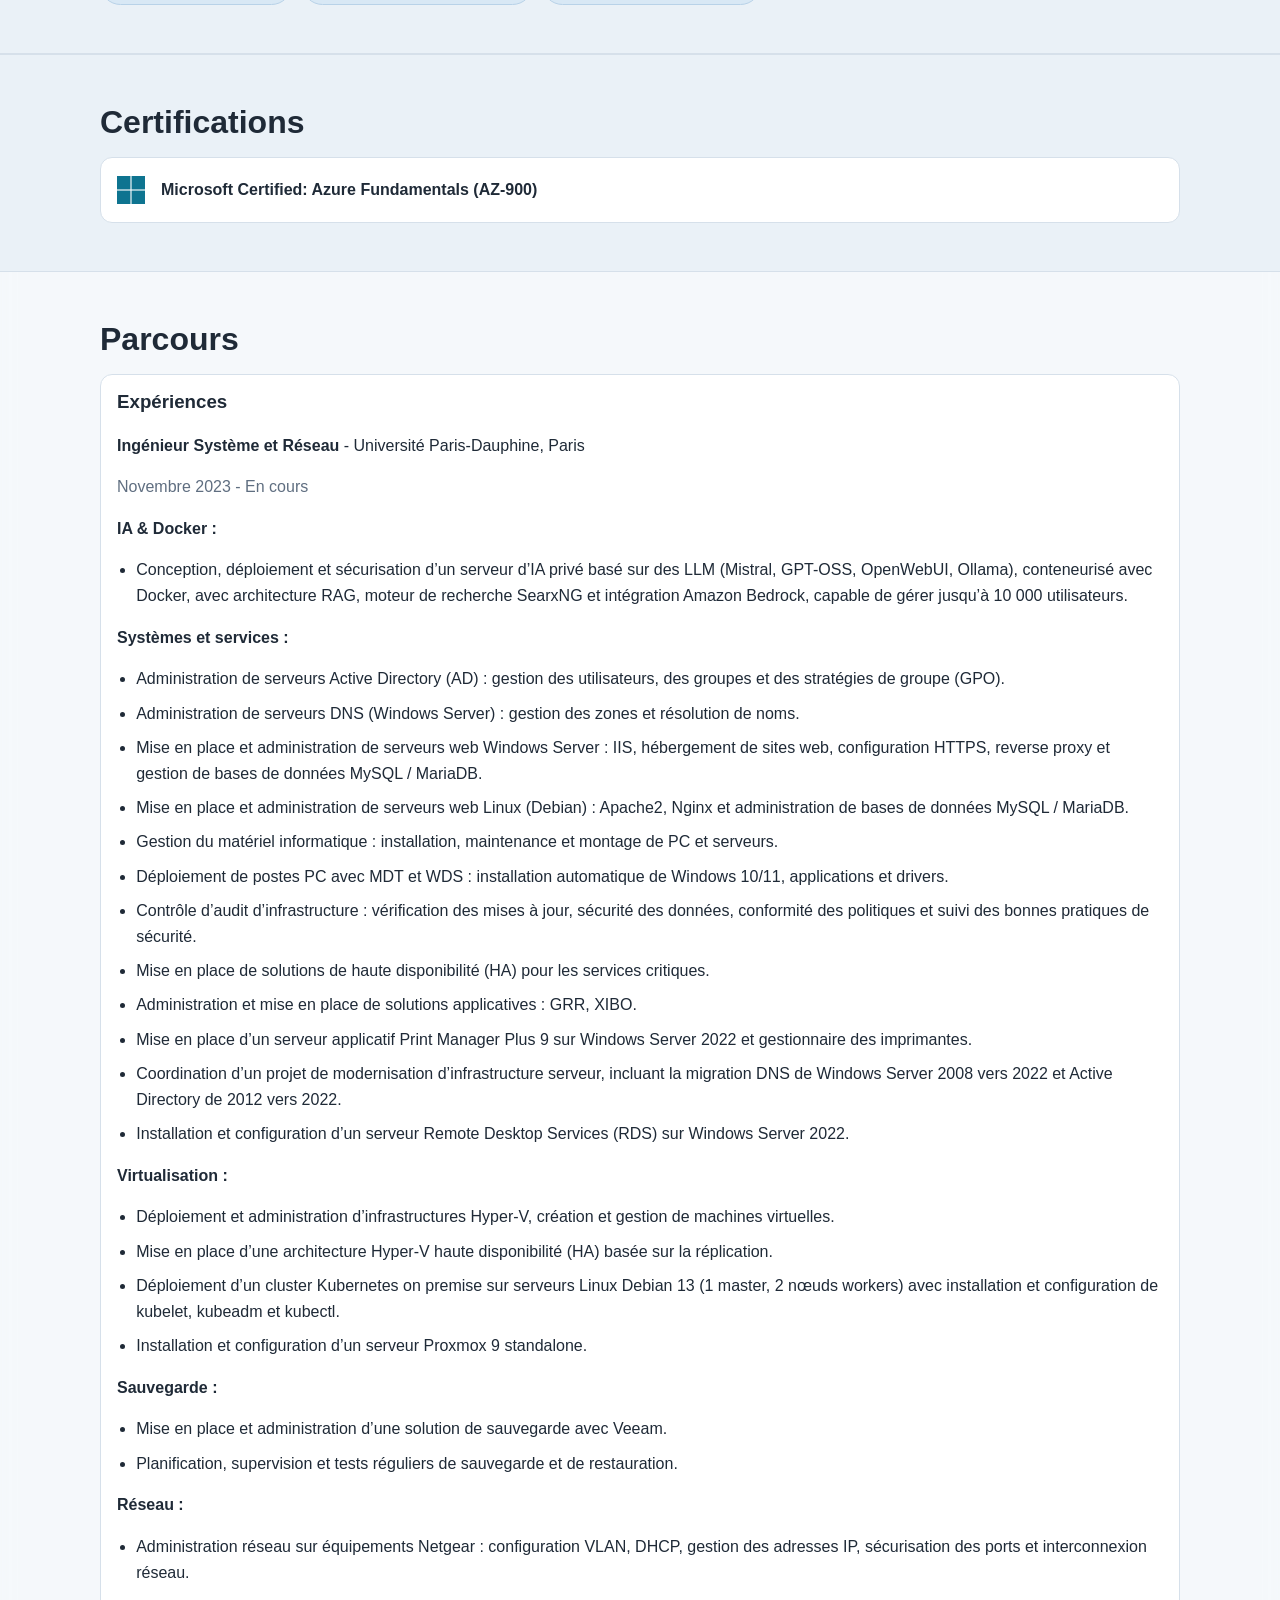
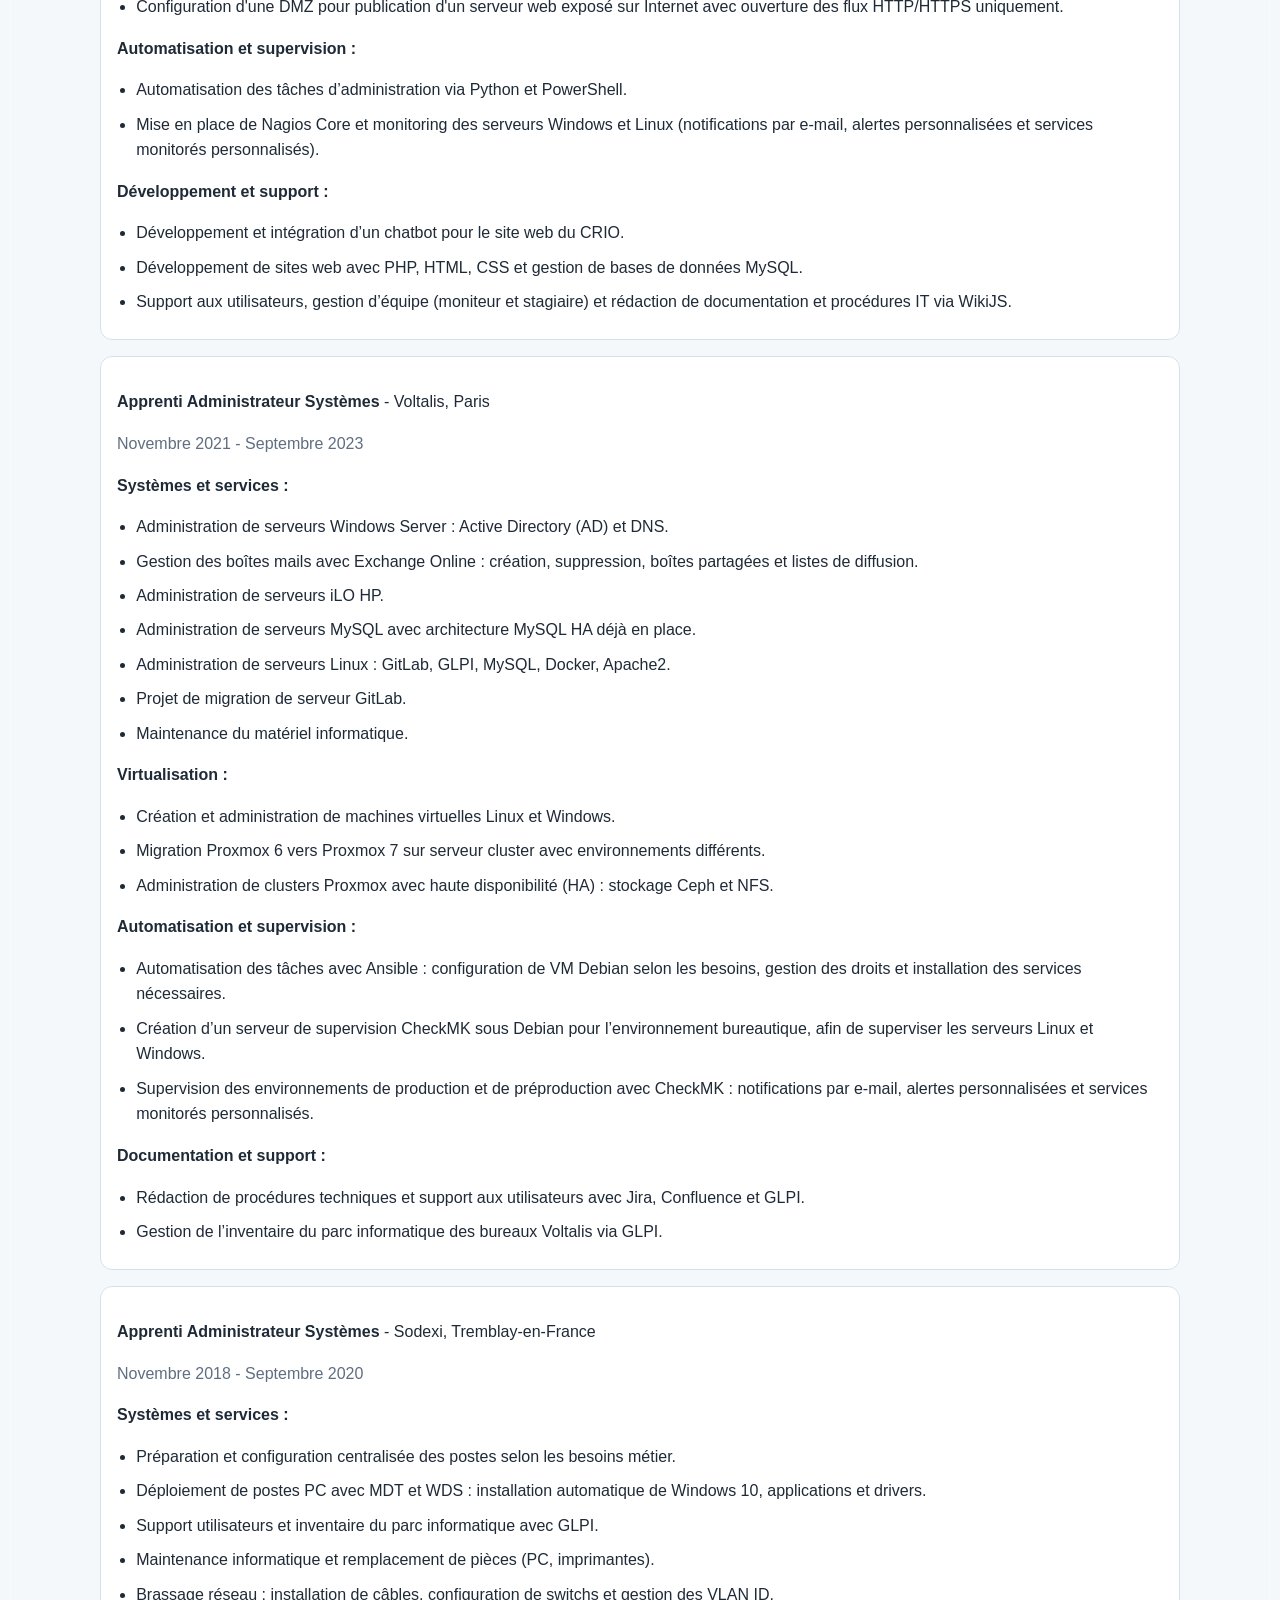
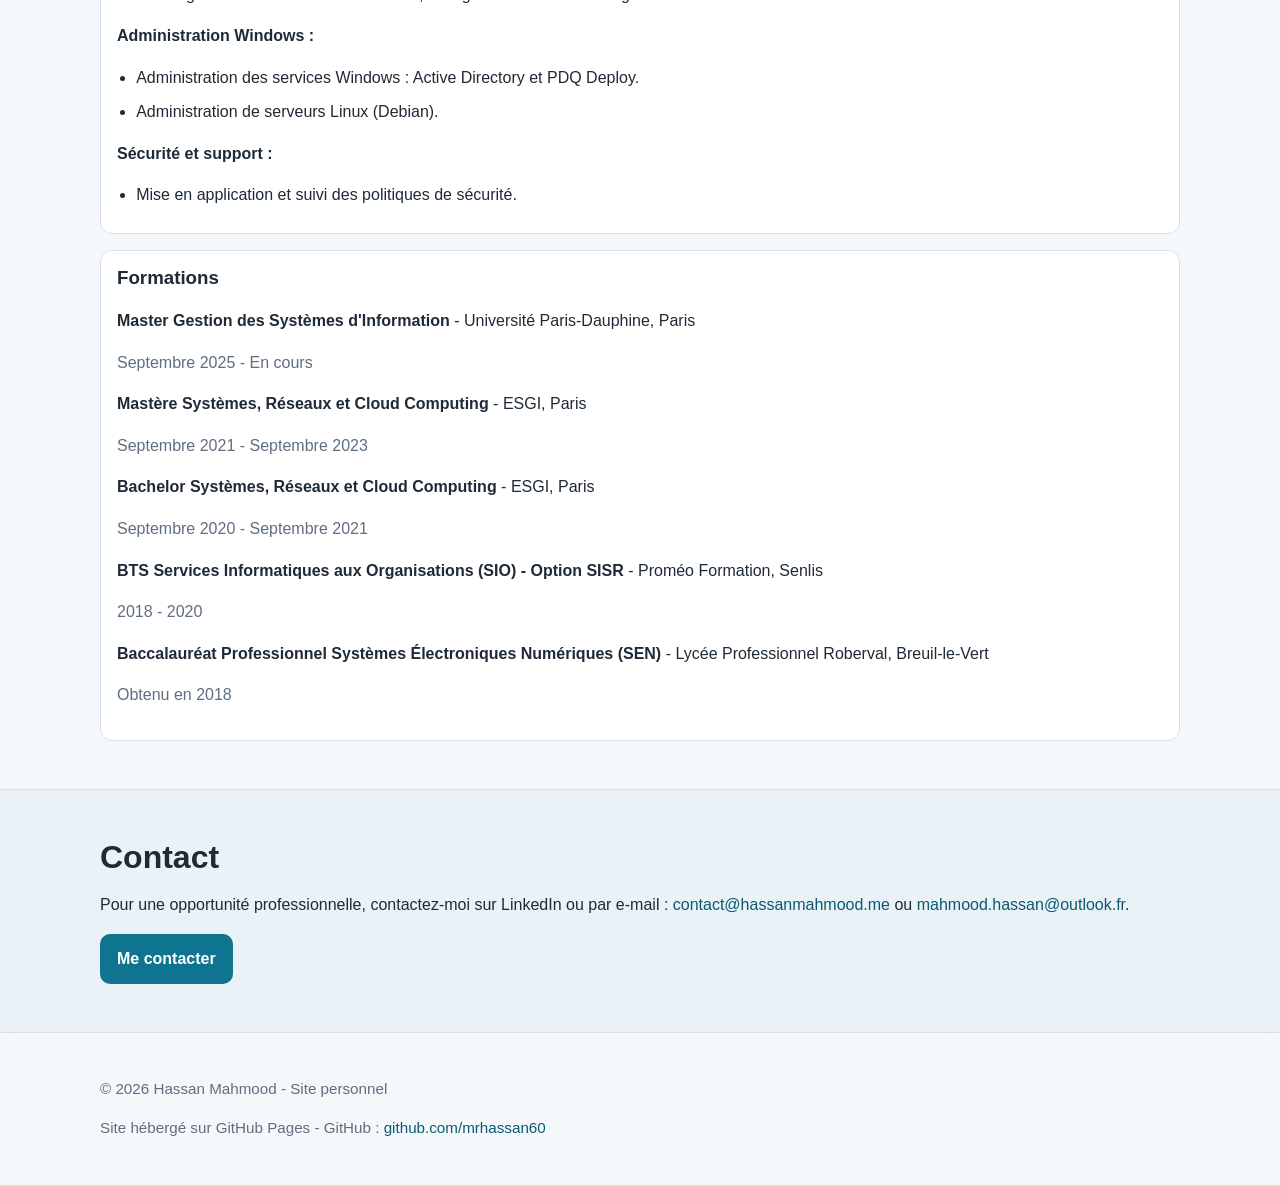
==== commit 6ef12a05: "Update Freelance" ====
--- a/index.html
+++ b/index.html
@@ -8,7 +8,7 @@
   <link rel="stylesheet" href="styles.css">
   <link rel="stylesheet" href="https://cdnjs.cloudflare.com/ajax/libs/font-awesome/6.5.2/css/all.min.css" integrity="sha512-SnH5WK+bZxgPHs44uWIX+LLJAJ9/2PkPKZ5QiAj6Ta86w+fsb2TkcmfRyVX3pBnMFcV7oQPJkl9QevSCWr3W6A==" crossorigin="anonymous" referrerpolicy="no-referrer" />
 </head>
-<body>
+<body
   <header class="site-header">
     <div class="container nav-wrap">
       <a class="brand" href="index.html">Hassan Mahmood</a>
@@ -18,6 +18,7 @@
         <a href="#parcours">Parcours</a>
         <a href="#contact">Contact</a>
         <a href="articles.html">Articles</a>
+        <a href="freelance-wordpress.html">Freelance IT</a>
         <a href="https://github.com/mrhassan60" target="_blank" rel="noopener noreferrer">GitHub</a>
         <a href="index-en.html" title="English version">EN</a>
         <a href="index-ur.html" title="اردو">UR</a>
@@ -38,6 +39,7 @@
           <div class="actions">
             <a class="btn btn-primary" href="assets/CV_Hassan_MAHMOOD.pdf" target="_blank" rel="noopener noreferrer">Voir le CV PDF</a>
             <a class="btn btn-ghost" href="articles.html">Voir les articles</a>
+            <a class="btn btn-ghost" href="freelance-wordpress.html">Service Freelance IT</a>
           </div>
         </div>
         <aside class="card">
@@ -59,7 +61,7 @@
       <div class="container">
         <h2>Profil</h2>
         <p>
-          Actuellement en Master GSI à Paris-Dauphine, je suis un Ingénieur systèmes avec plus de 6 ans d'expérience, dont plus de 3 à l'Université Paris-Dauphine. Mon savoir-faire couvre la gestion de serveurs web (IIS, Apache, Nginx), le développement (PHP, HTML, CSS, Python, MySQL) et l'automatisation (Ansible, PowerShell, Bash). Je possède également des compétences en virtualisation et haute disponibilité (Hyper-V, Proxmox), en conteneurisation (Docker), ainsi qu'en déploiement de solutions d'IA (LLM, RAG). Mes compétences s'étendent aussi à l'administration des systèmes Windows Server (AD, DNS, GPO) et Linux Debian, la supervision (Nagios Core, CheckMK) et la sauvegarde (Veeam Backup, Proxmox Backup). J'applique une approche DevOps pour optimiser les infrastructures et je souhaite évoluer vers un poste à responsabilités techniques et managériales.
+          Je lance mon activité en tant qu’auto-entrepreneur, avec une solide base en systèmes, réseaux et déploiement web. Actuellement en fin de Master 2, je m’appuie sur une expérience concrète acquise au travers de projets en cours et de missions menées en entreprise. Certifié AZ-900.
         </p>
       </div>
     </section>
--- a/styles.css
+++ b/styles.css
@@ -188,6 +188,24 @@
   border-bottom: 1px dashed var(--border);
 }
 
+.meta-tags {
+  display: flex;
+  flex-wrap: wrap;
+  gap: 0.45rem;
+  margin-top: 0.35rem;
+}
+
+.meta-tags span {
+  display: inline-flex;
+  align-items: center;
+  border-radius: 999px;
+  padding: 0.28rem 0.6rem;
+  background: #eef5fb;
+  border: 1px solid var(--border);
+  font-weight: 600;
+  color: var(--text);
+}
+
 .meta-list li:last-child {
   border-bottom: 0;
 }
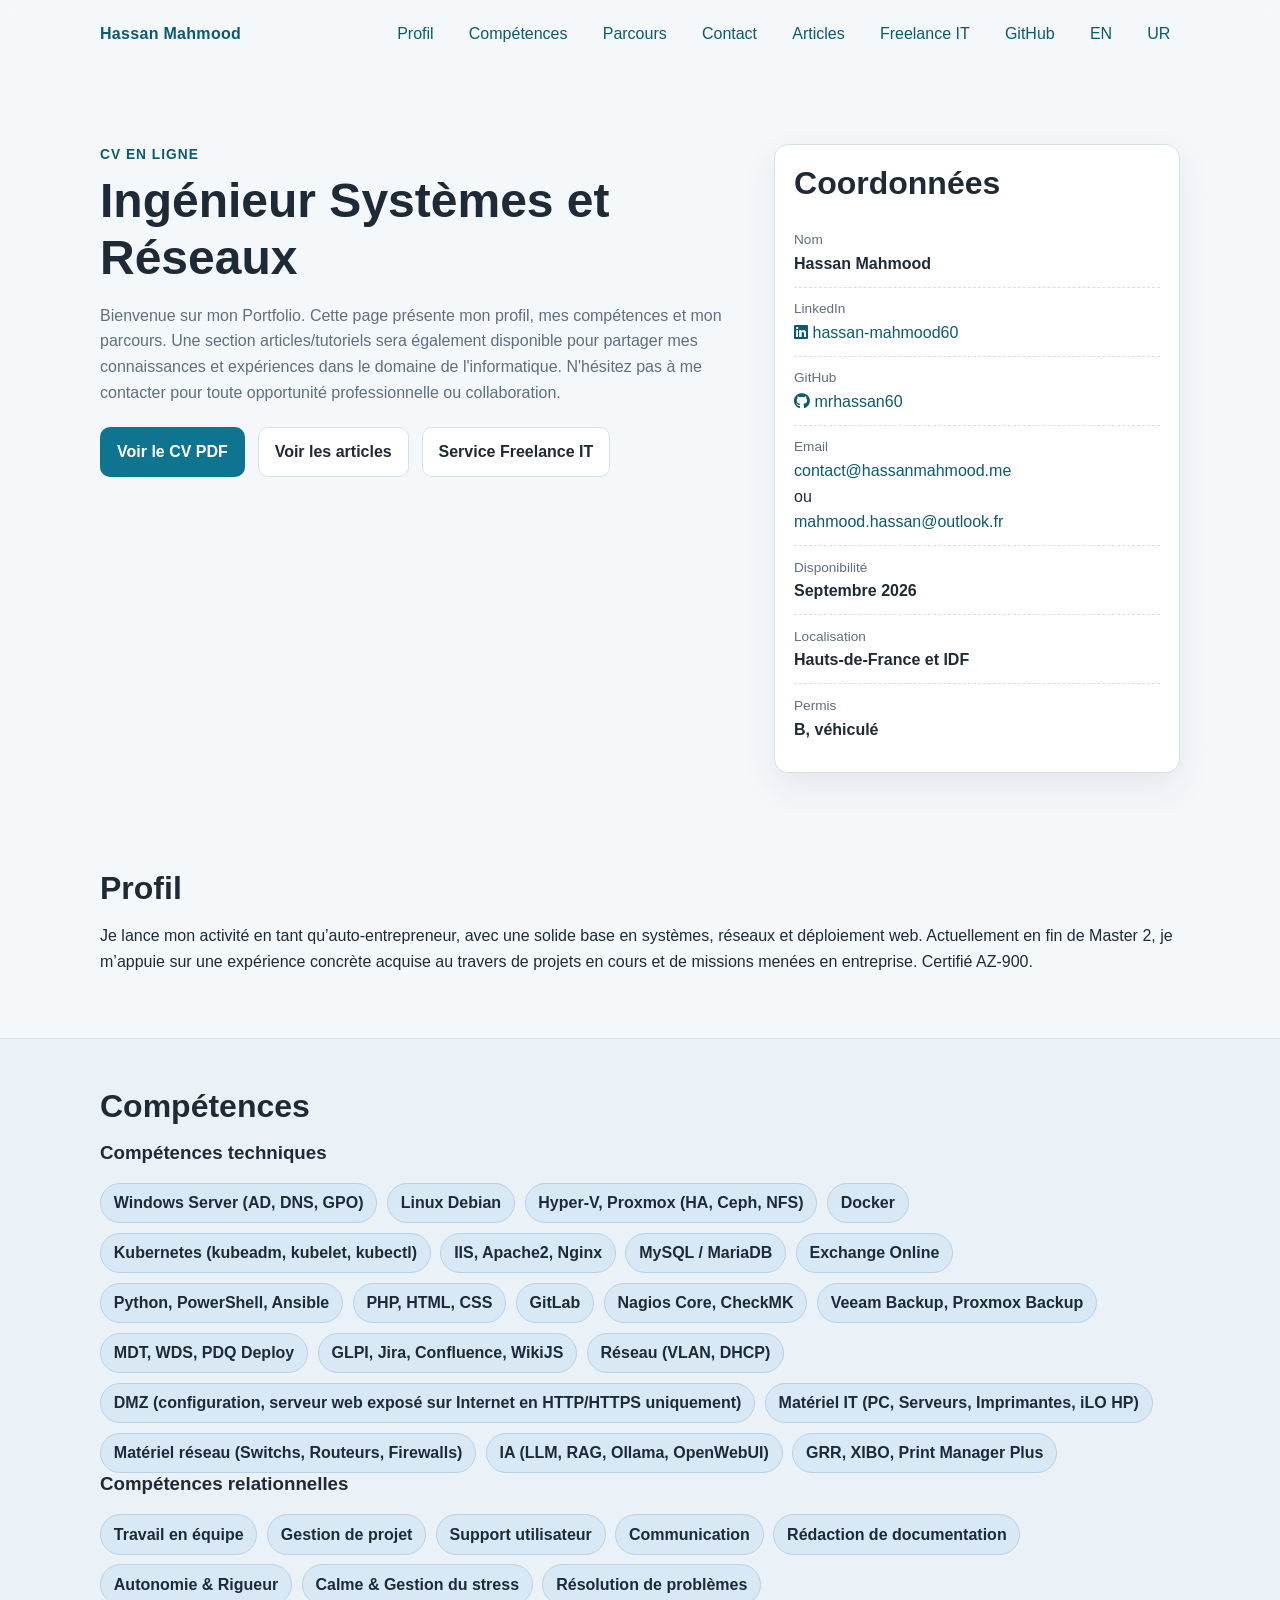
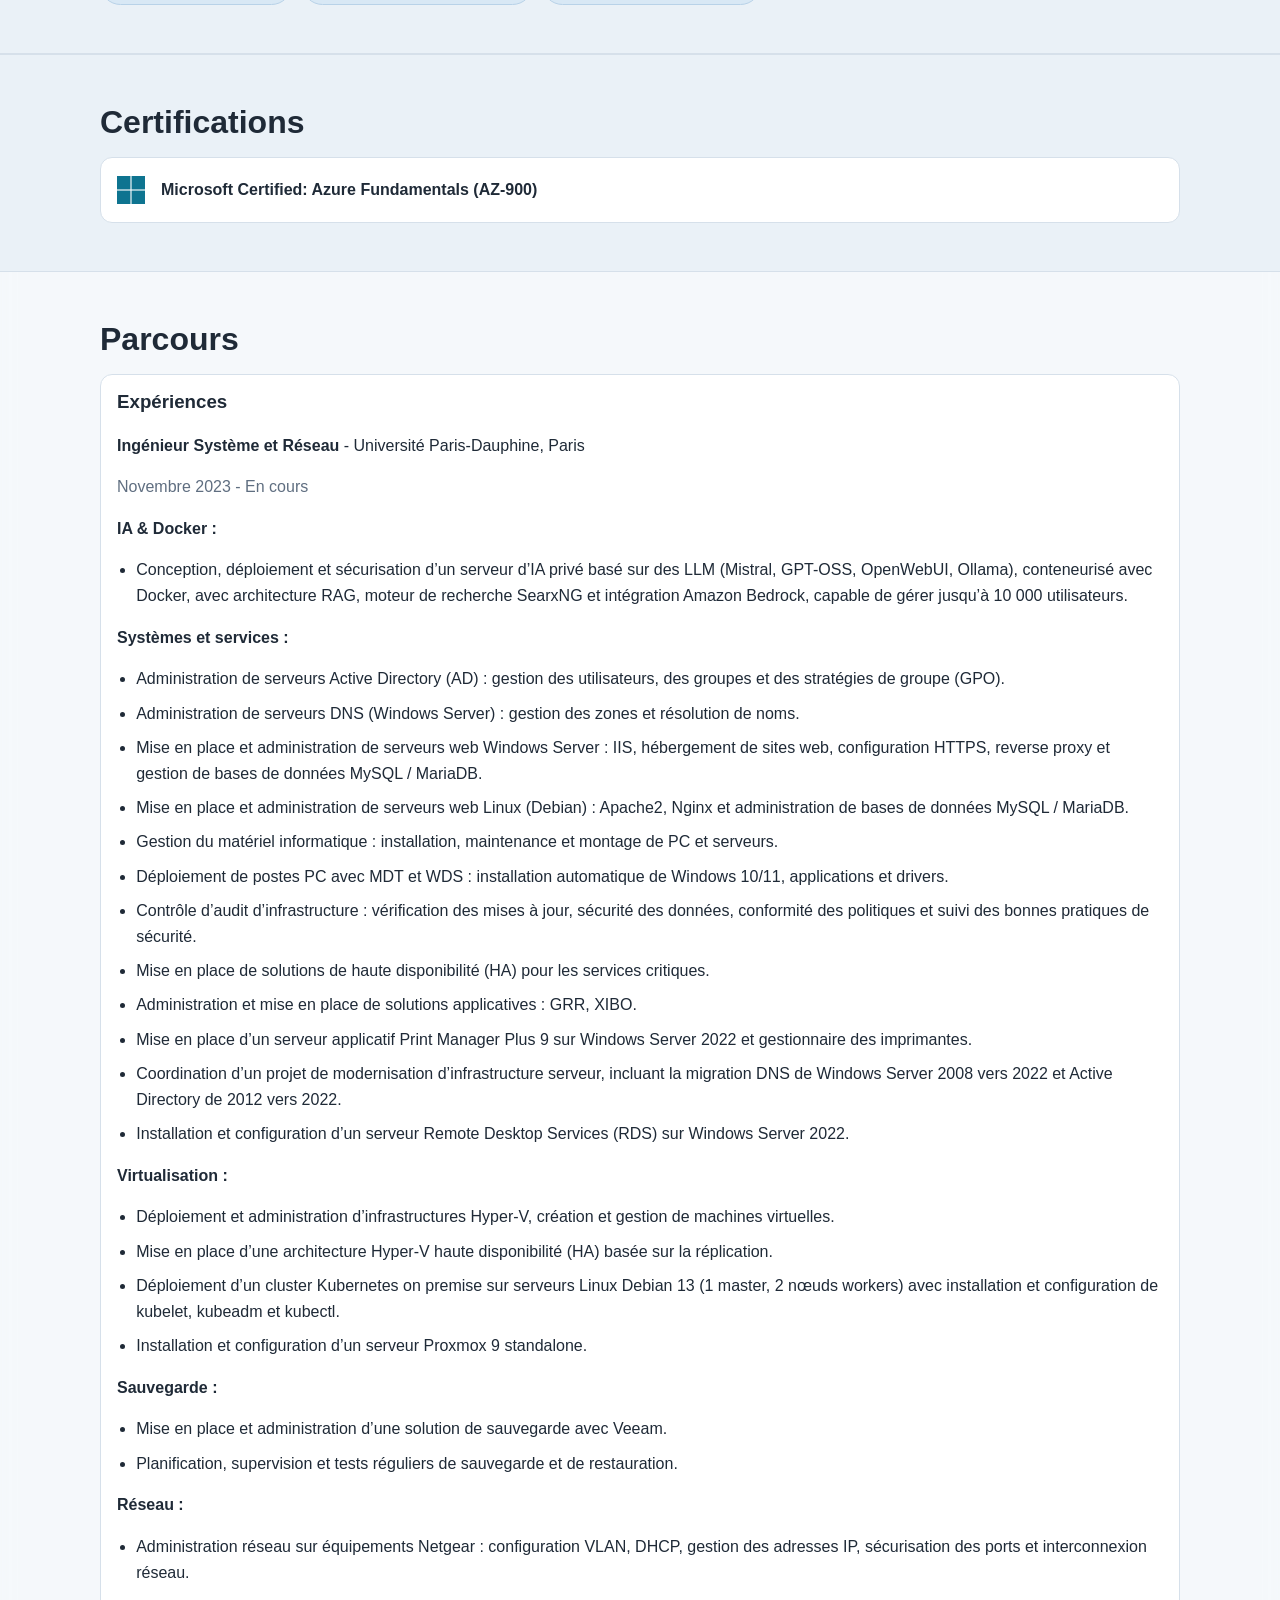
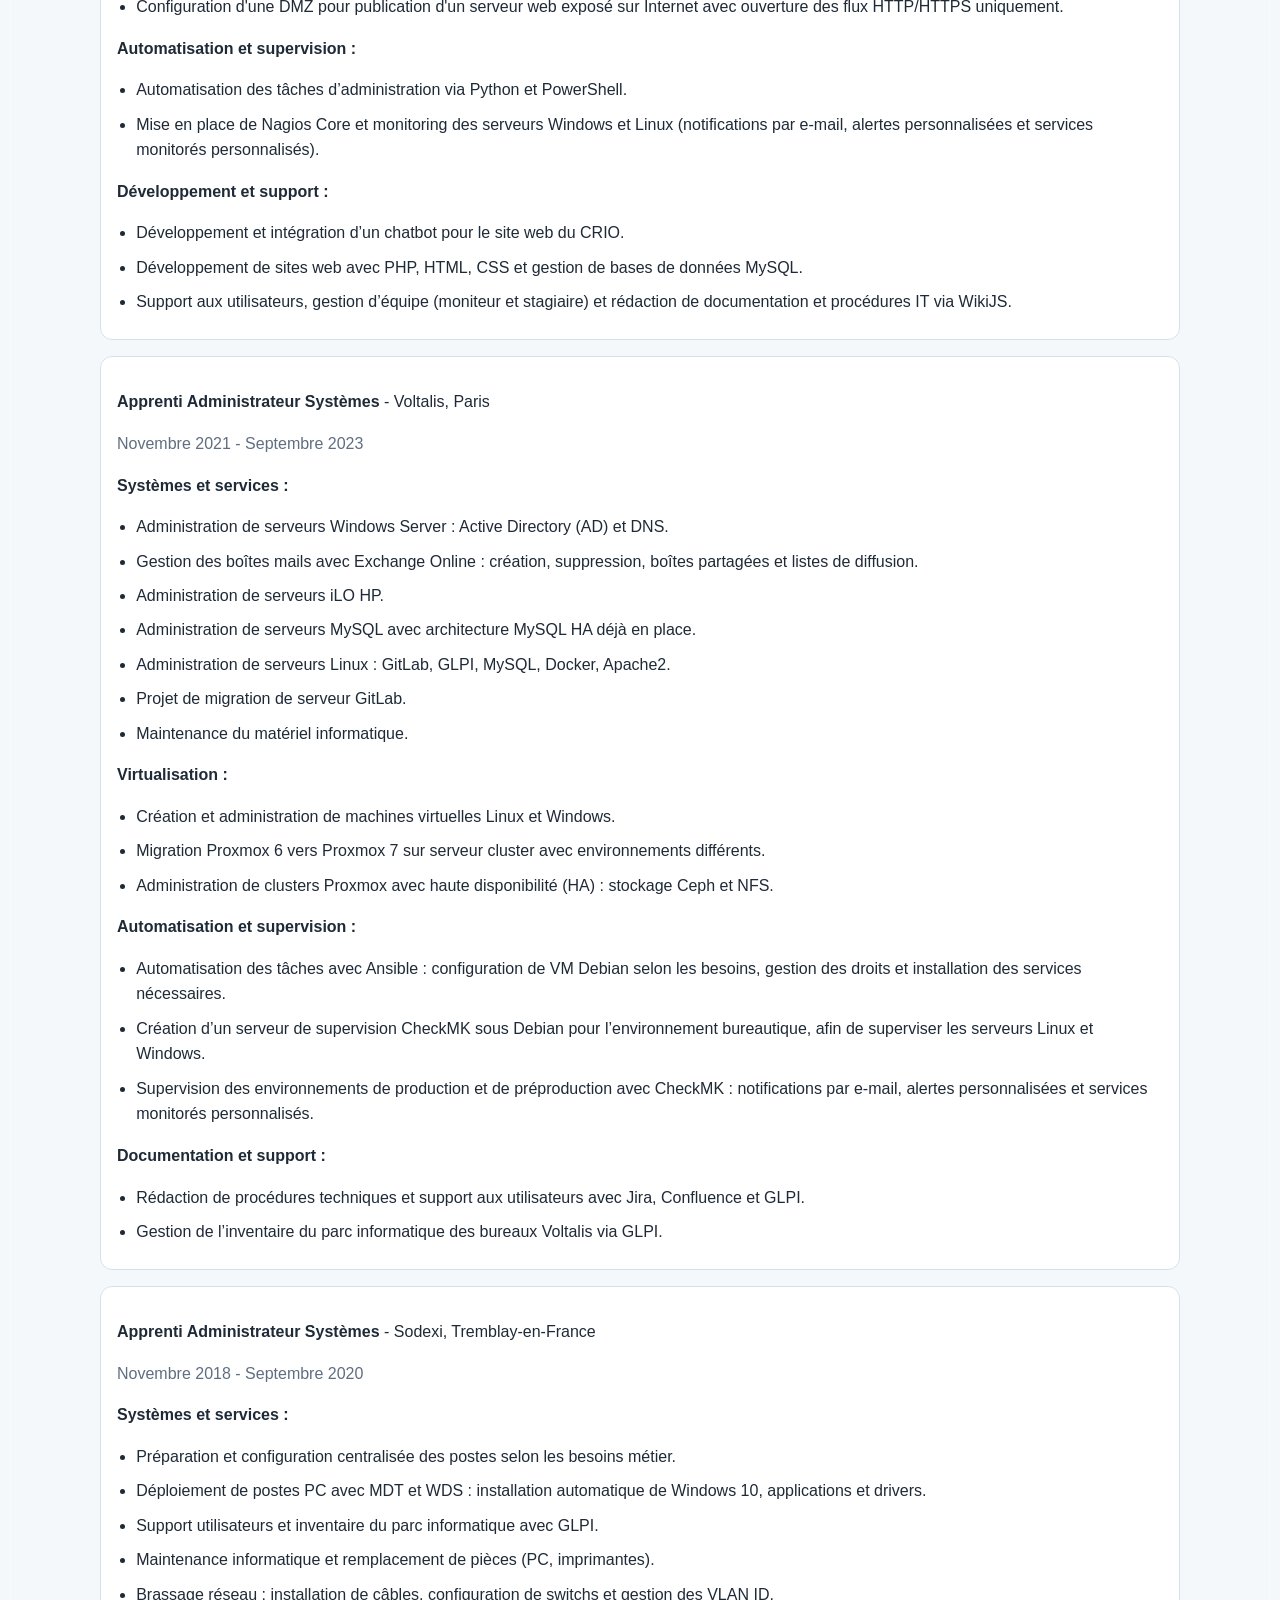
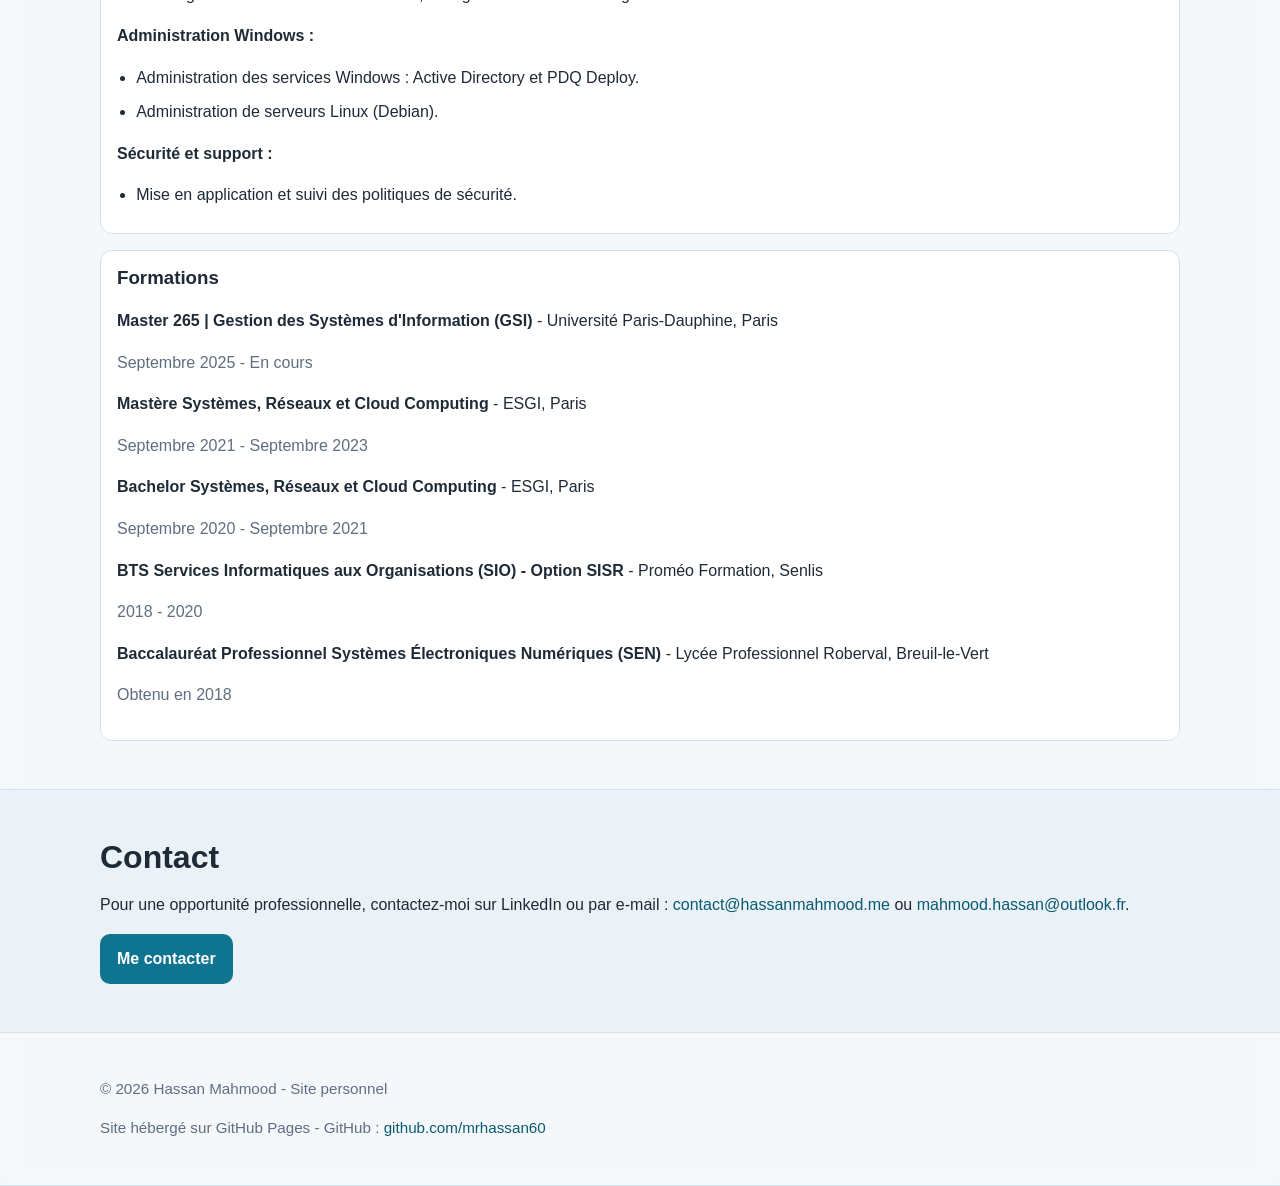
==== commit 509f723f: "Update Master" ====
--- a/index.html
+++ b/index.html
@@ -240,7 +240,7 @@
           </article>
           <article>
             <h3>Formations</h3>
-            <p><strong>Master Gestion des Systèmes d'Information</strong> - Université Paris-Dauphine, Paris</p>
+            <p><strong>Master 265 | Gestion des Systèmes d'Information (GSI)</strong> - Université Paris-Dauphine, Paris</p>
             <p class="muted">Septembre 2025 - En cours</p>
             <p><strong>Mastère Systèmes, Réseaux et Cloud Computing</strong> - ESGI, Paris</p>
             <p class="muted">Septembre 2021 - Septembre 2023</p>
--- a/styles.css
+++ b/styles.css
@@ -286,6 +286,132 @@
   font-weight: 700;
 }
 
+.offers-grid {
+  margin-top: 1rem;
+  display: grid;
+  grid-template-columns: repeat(3, minmax(0, 1fr));
+  gap: 1rem;
+}
+
+.offer-card {
+  background: var(--surface);
+  border: 1px solid #cfd8e3;
+  border-radius: 12px;
+  padding: 1.1rem;
+  display: flex;
+  flex-direction: column;
+}
+
+.offer-card-featured {
+  border: 2px solid #2c6fde;
+  box-shadow: 0 10px 24px rgba(44, 111, 222, 0.12);
+}
+
+.offer-badge {
+  display: inline-flex;
+  align-self: flex-start;
+  margin: 0 0 0.55rem;
+  padding: 0.2rem 0.58rem;
+  border-radius: 999px;
+  font-size: 0.78rem;
+  font-weight: 700;
+}
+
+.offer-badge-success {
+  background: #dcead0;
+  color: #3a6b1b;
+}
+
+.offer-badge-featured {
+  background: #d5e3f8;
+  color: #2f5b9b;
+}
+
+.offer-badge-custom {
+  background: #efe7da;
+  color: #6f5a31;
+}
+
+.offer-card h3 {
+  margin-bottom: 0.25rem;
+}
+
+.offer-subtitle {
+  margin: 0;
+  color: #344150;
+  min-height: 3.1rem;
+}
+
+.offer-start {
+  margin: 0.8rem 0 0;
+  color: var(--muted);
+}
+
+.offer-price {
+  margin: 0;
+  font-size: 2rem;
+  line-height: 1.1;
+  font-weight: 700;
+}
+
+.offer-price span {
+  font-size: 1.35rem;
+  color: var(--muted);
+  font-weight: 600;
+}
+
+.offer-cap {
+  margin: 0.2rem 0 0.75rem;
+  color: #313c49;
+  font-weight: 600;
+  border-bottom: 1px solid #d9dee7;
+  padding-bottom: 0.75rem;
+}
+
+.offer-list {
+  list-style: none;
+  margin: 0;
+  padding: 0;
+  display: grid;
+  gap: 0.45rem;
+}
+
+.offer-list li {
+  position: relative;
+  padding-left: 0.92rem;
+  color: #2a3340;
+  line-height: 1.34;
+}
+
+.offer-list li::before {
+  content: "";
+  position: absolute;
+  left: 0;
+  top: 0.58em;
+  width: 0.34rem;
+  height: 0.34rem;
+  border-radius: 50%;
+  background: #0f9d77;
+}
+
+.offer-list .offer-muted-item {
+  color: #7b8795;
+}
+
+.offer-list .offer-muted-item::before {
+  background: #c2c9d2;
+}
+
+.offer-btn {
+  margin-top: auto;
+  width: 100%;
+  gap: 0.4rem;
+}
+
+.offer-btn i {
+  font-size: 0.85rem;
+}
+
 .site-footer {
   padding: 1.8rem 0;
   color: var(--muted);
@@ -325,6 +451,14 @@
   .grid-cards {
     grid-template-columns: 1fr 1fr;
   }
+
+  .offers-grid {
+    grid-template-columns: 1fr;
+  }
+
+  .offer-subtitle {
+    min-height: 0;
+  }
 }
 
 @media (max-width: 640px) {
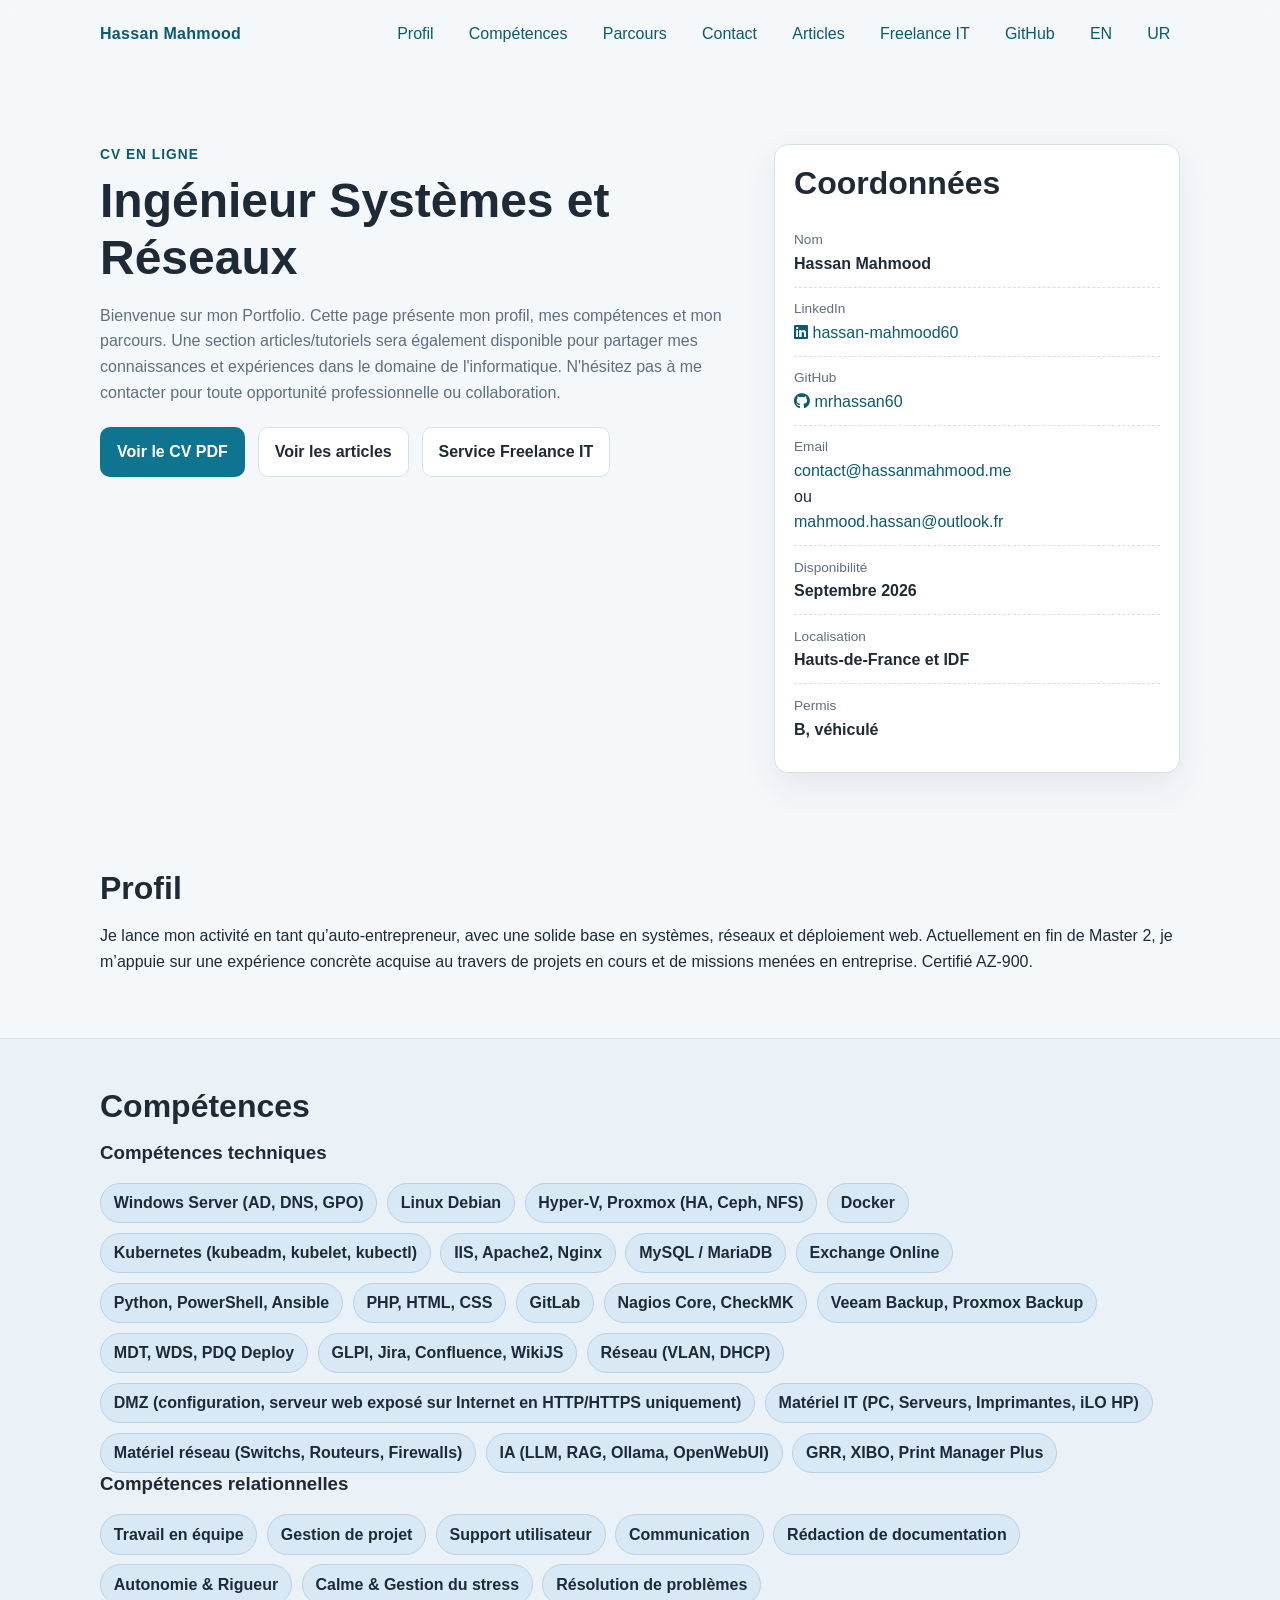
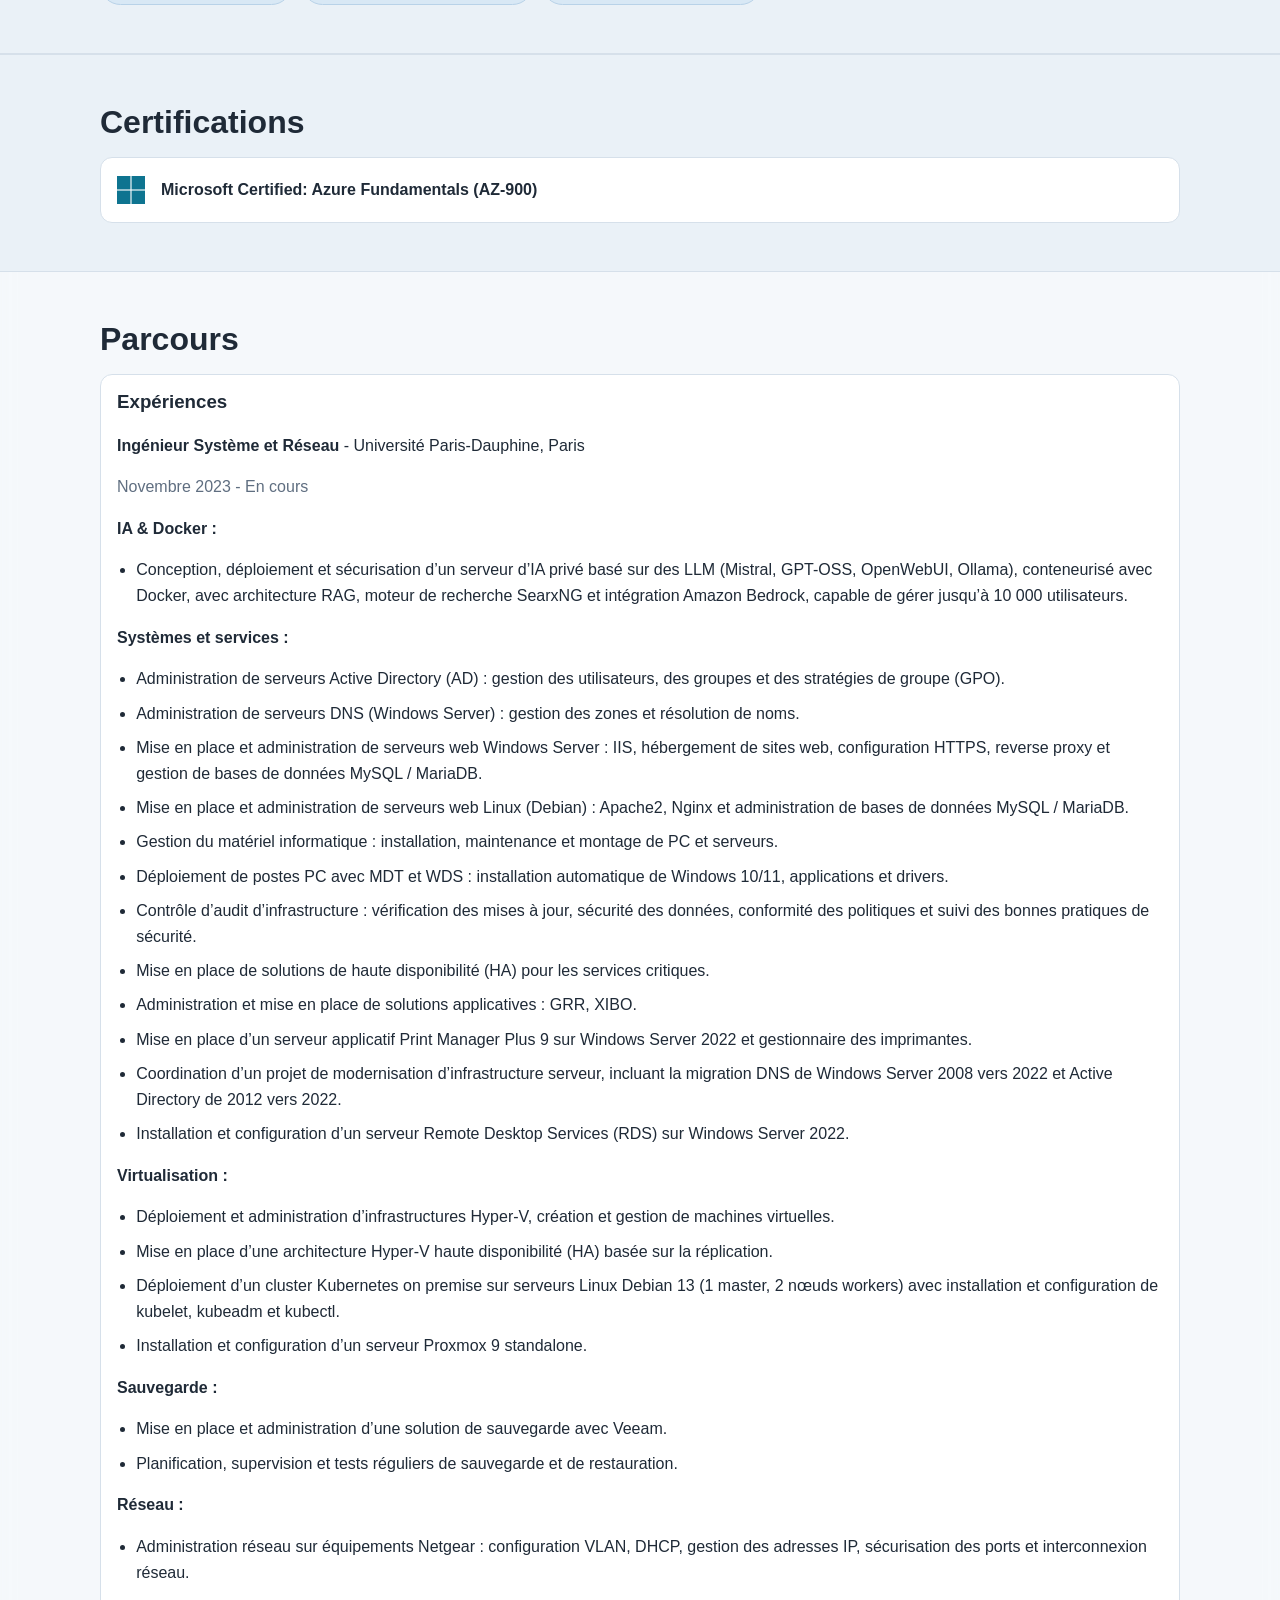
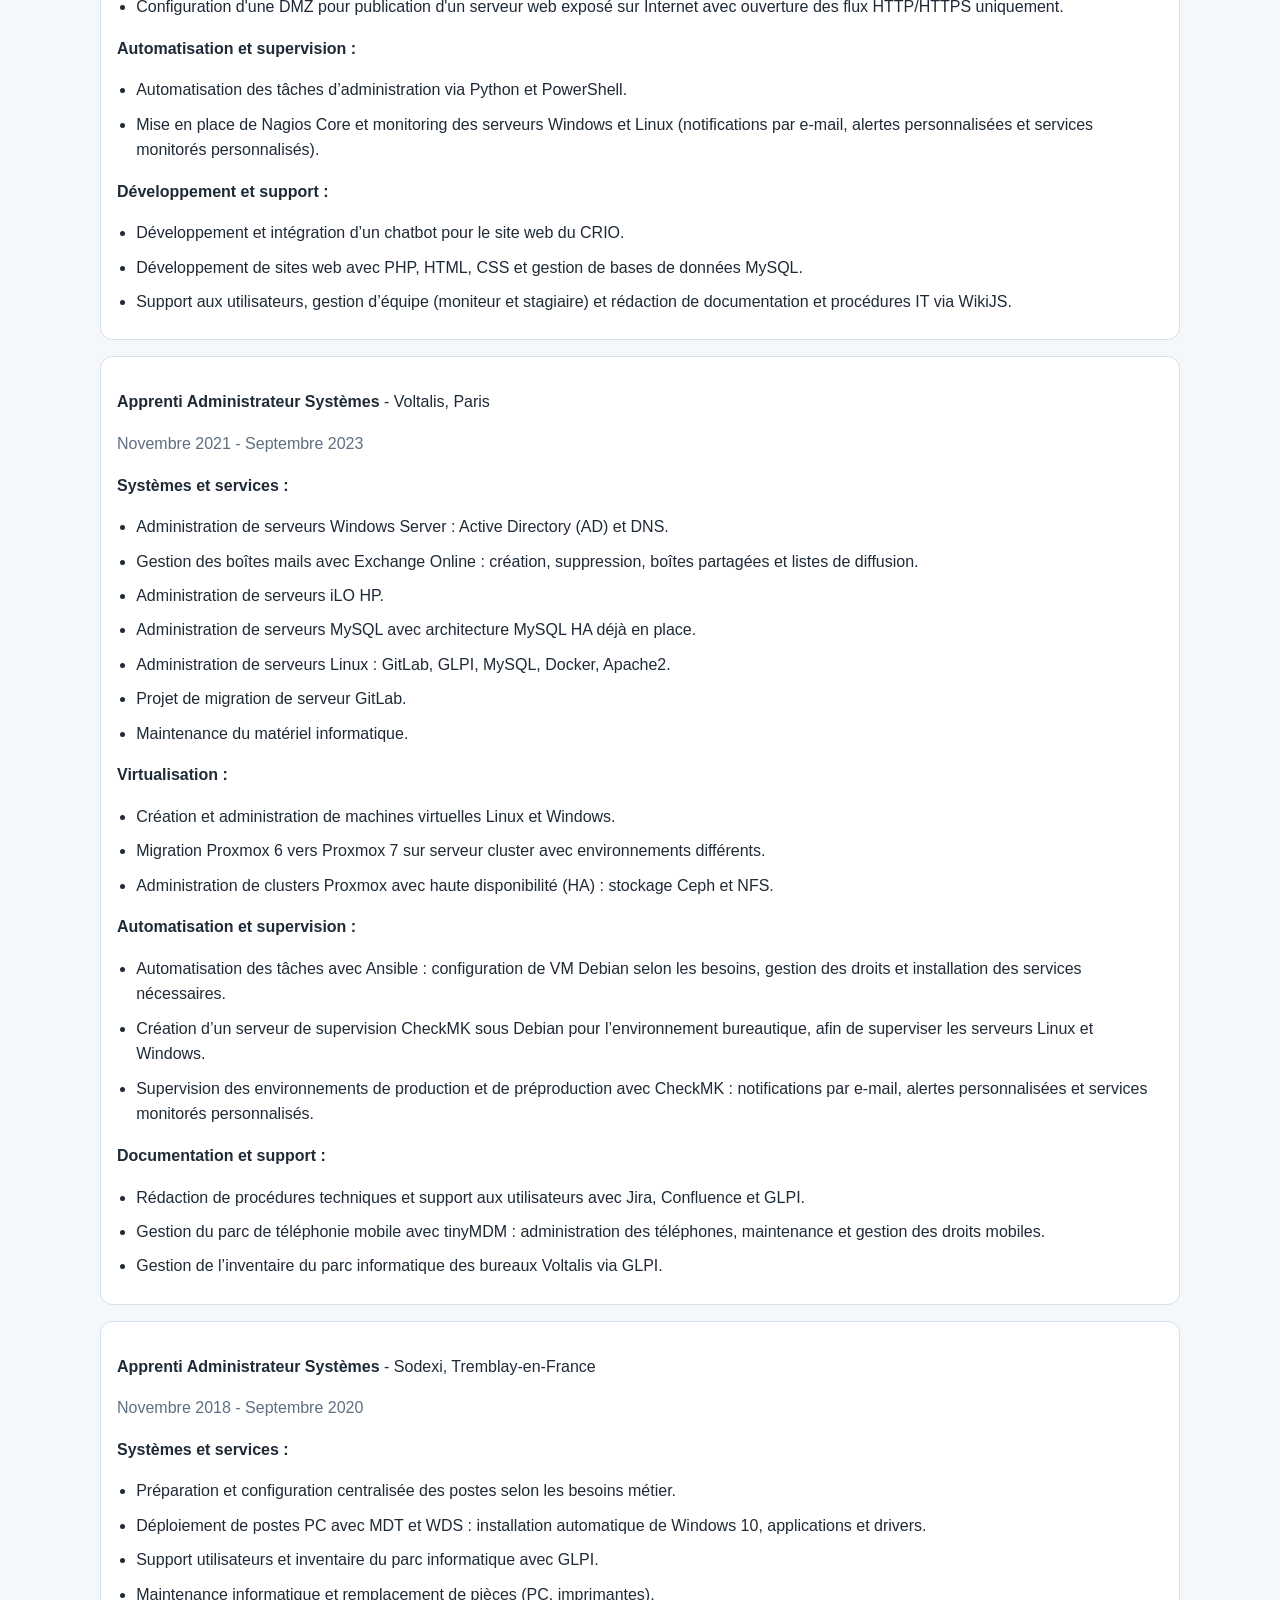
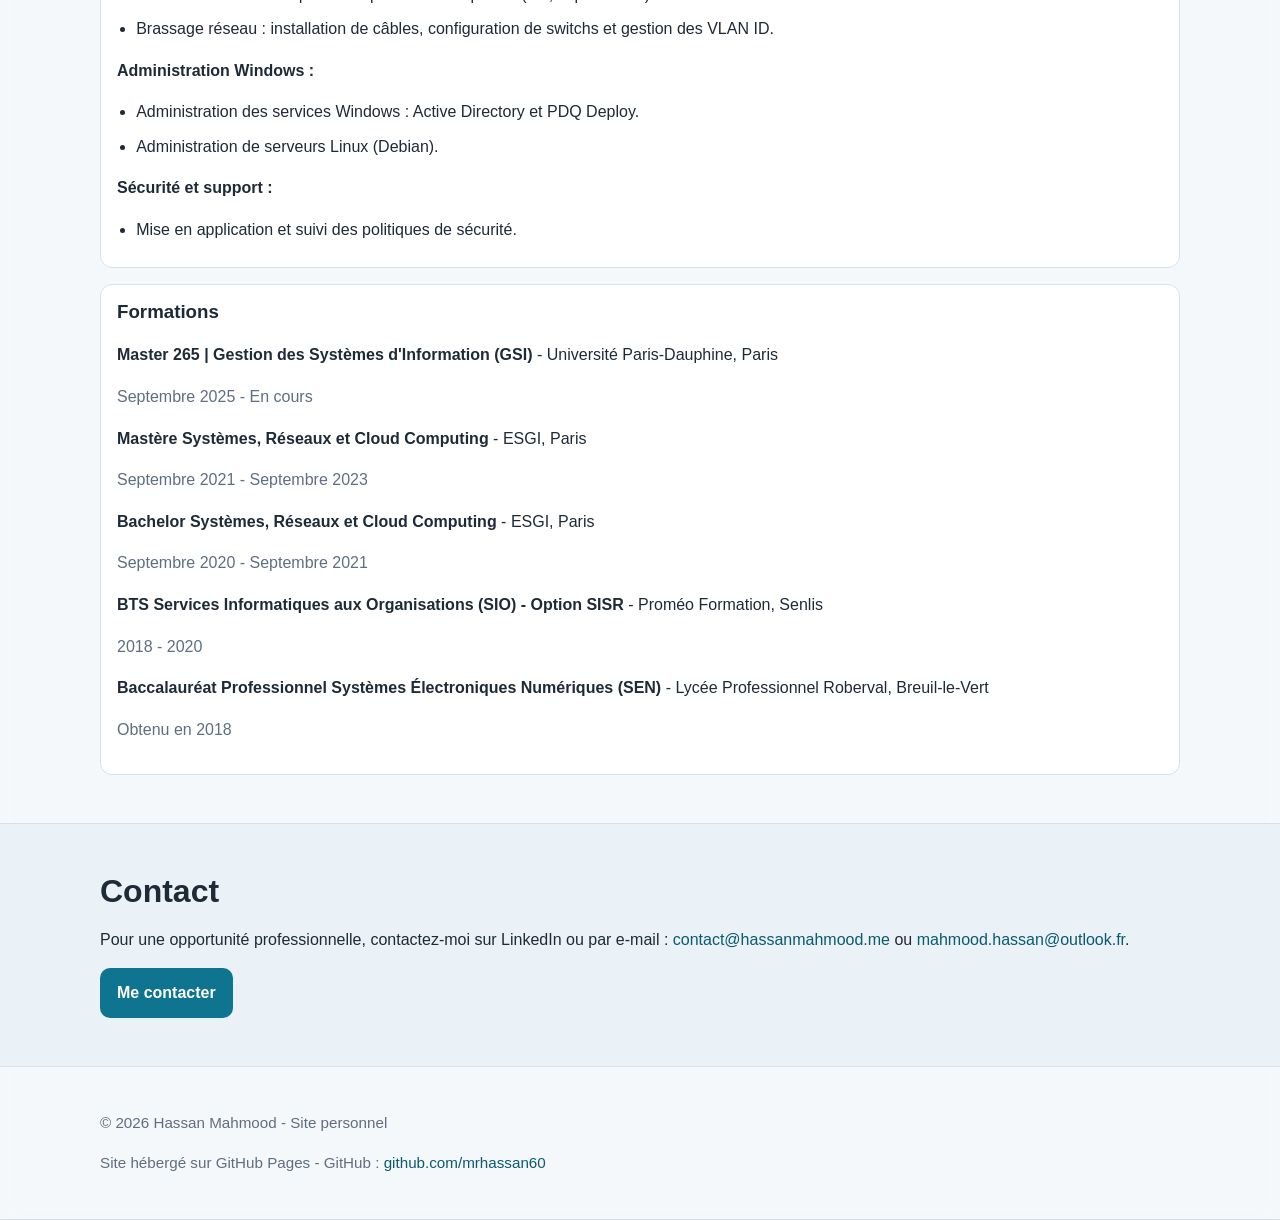
==== commit 5eefa73c: "Update Voltalis" ====
--- a/index.html
+++ b/index.html
@@ -212,6 +212,7 @@
             <p><strong>Documentation et support :</strong></p>
             <ul class="ats-list">
               <li>Rédaction de procédures techniques et support aux utilisateurs avec Jira, Confluence et GLPI.</li>
+              <li>Gestion du parc de téléphonie mobile avec tinyMDM : administration des téléphones, maintenance et gestion des droits mobiles.</li>
               <li>Gestion de l’inventaire du parc informatique des bureaux Voltalis via GLPI.</li>
             </ul>
           </article>
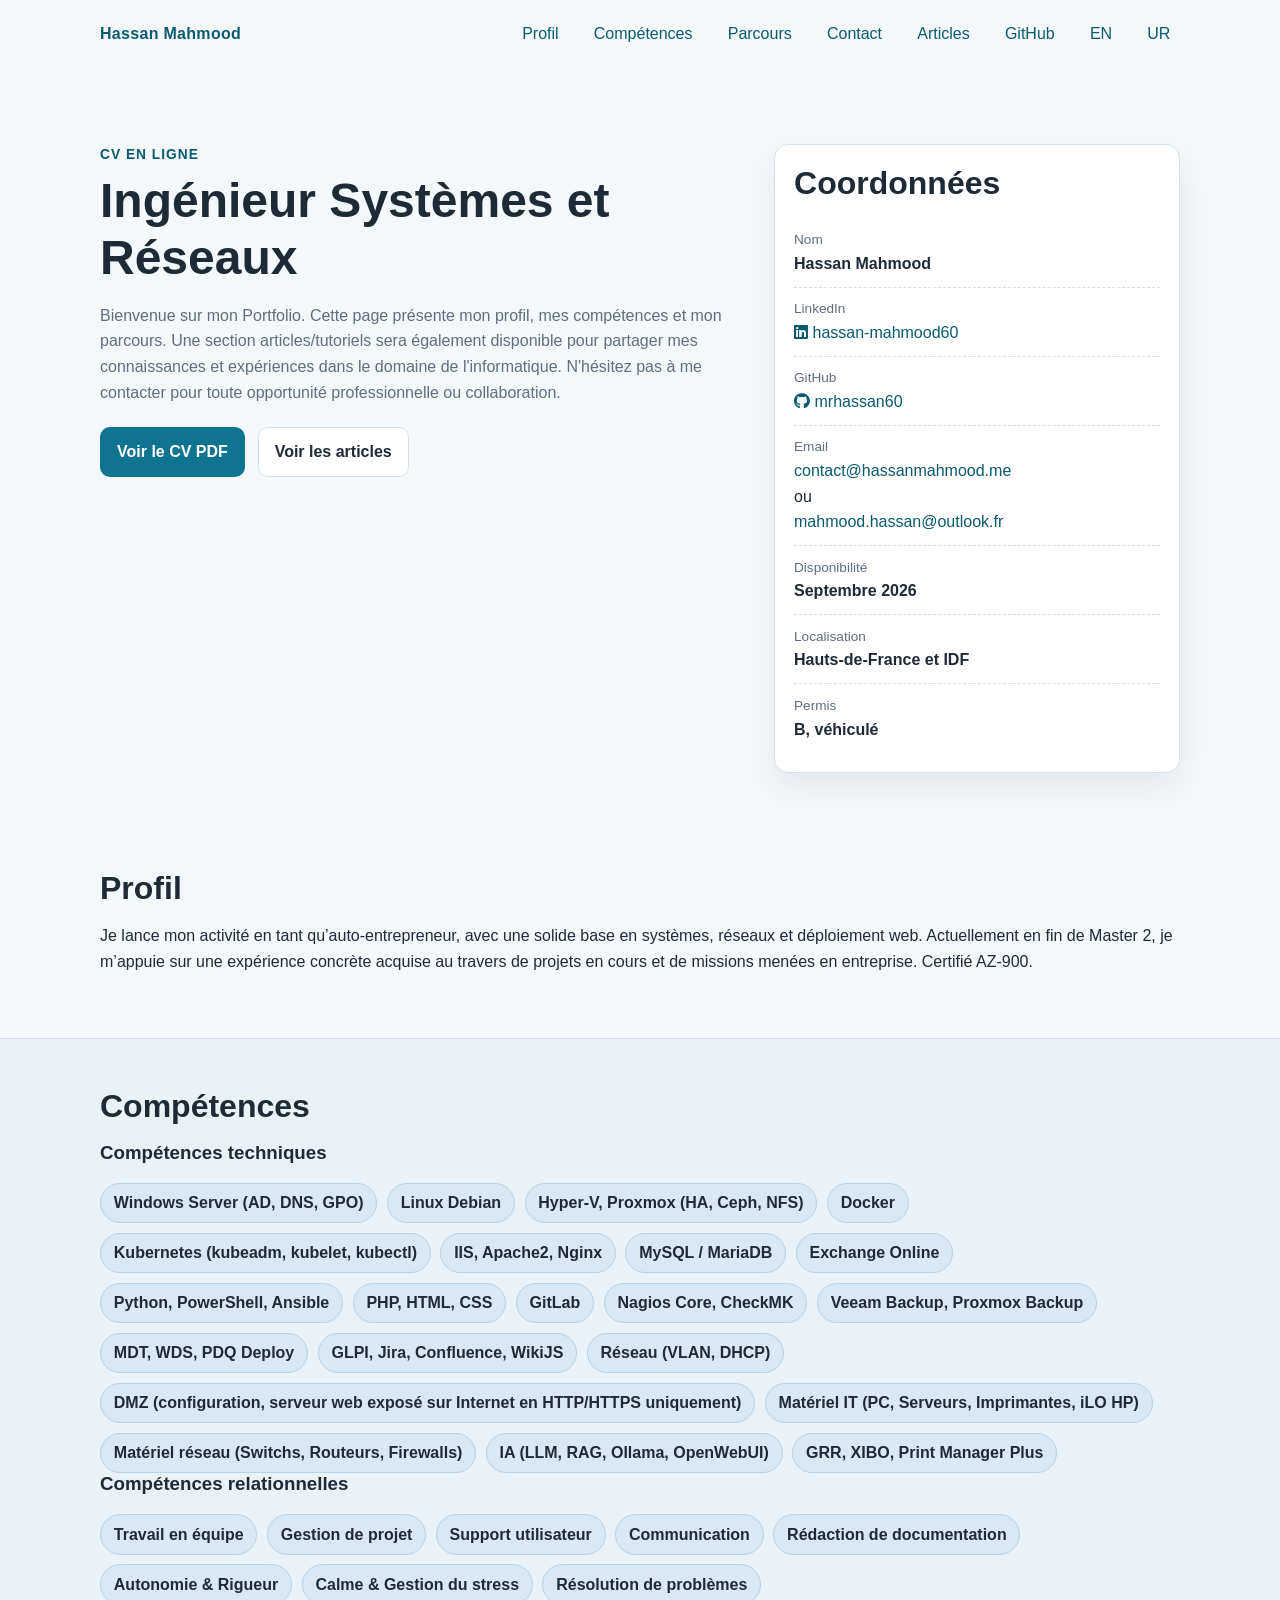
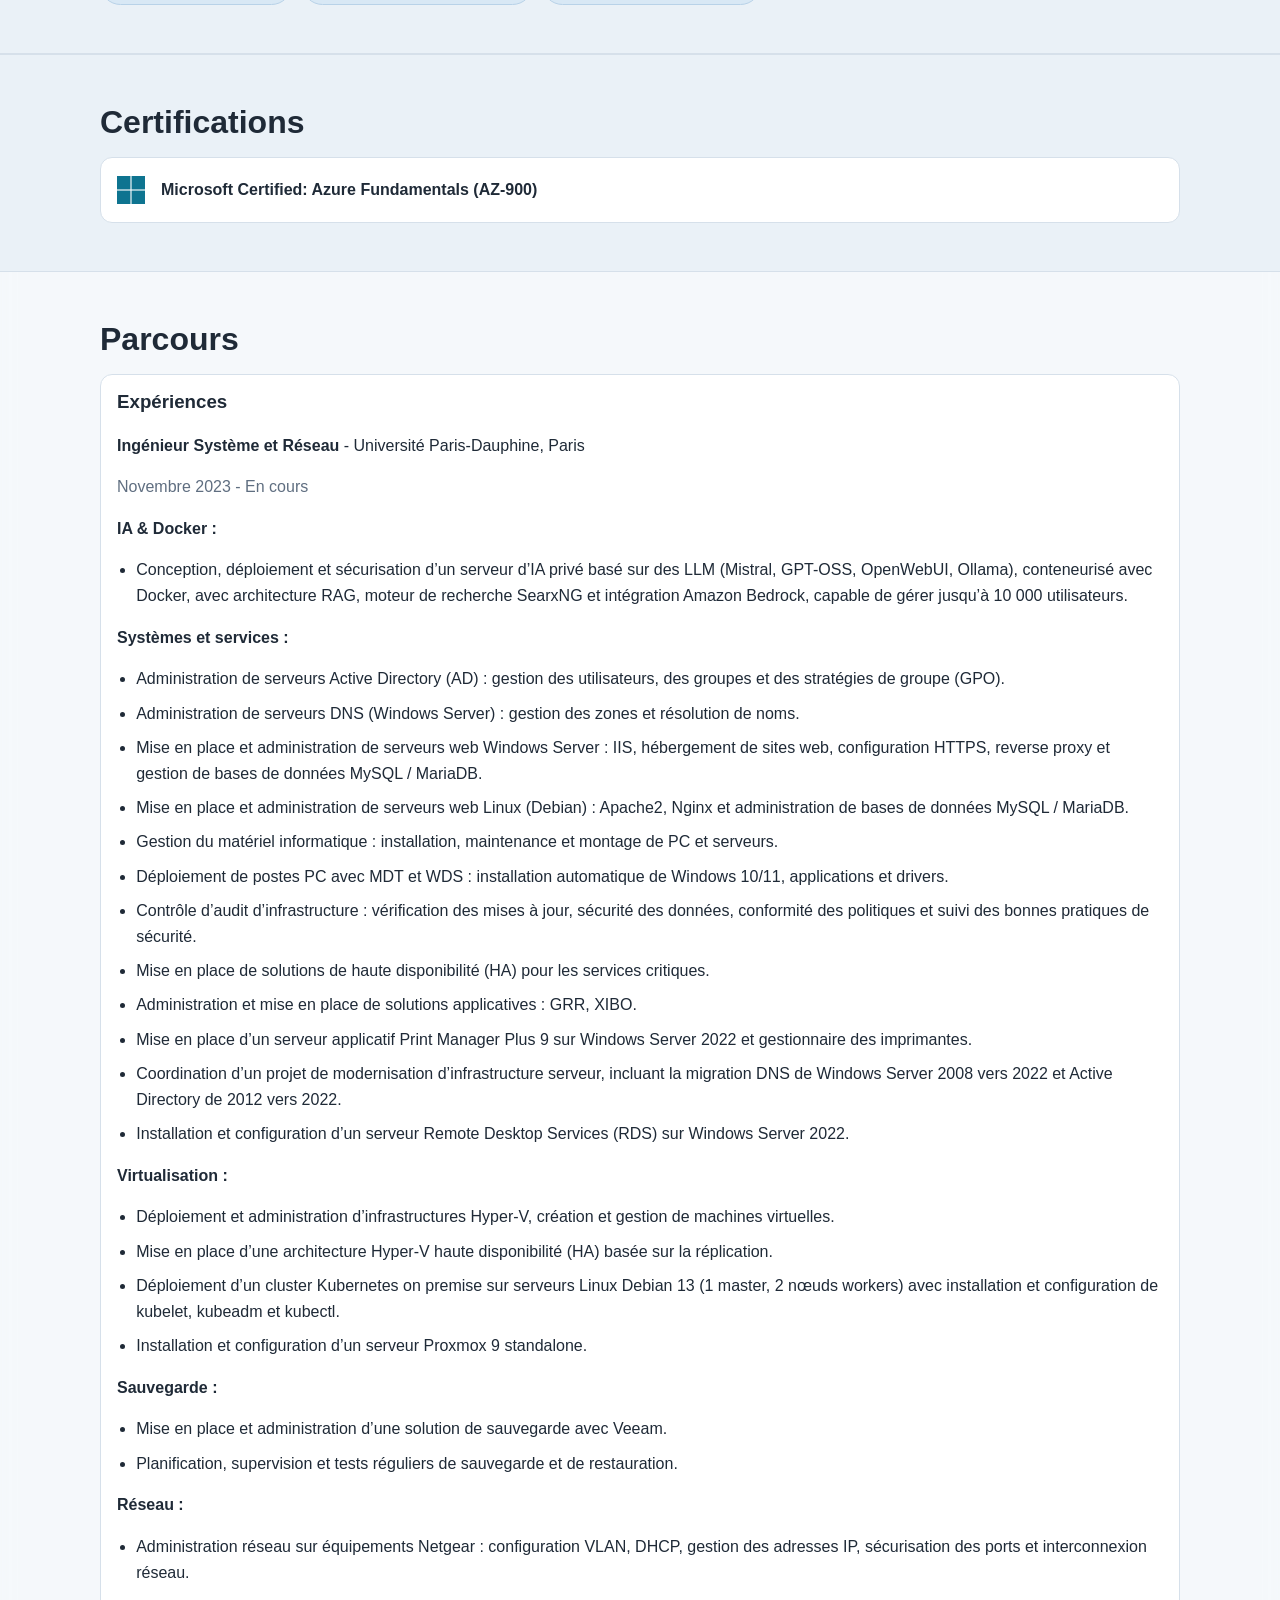
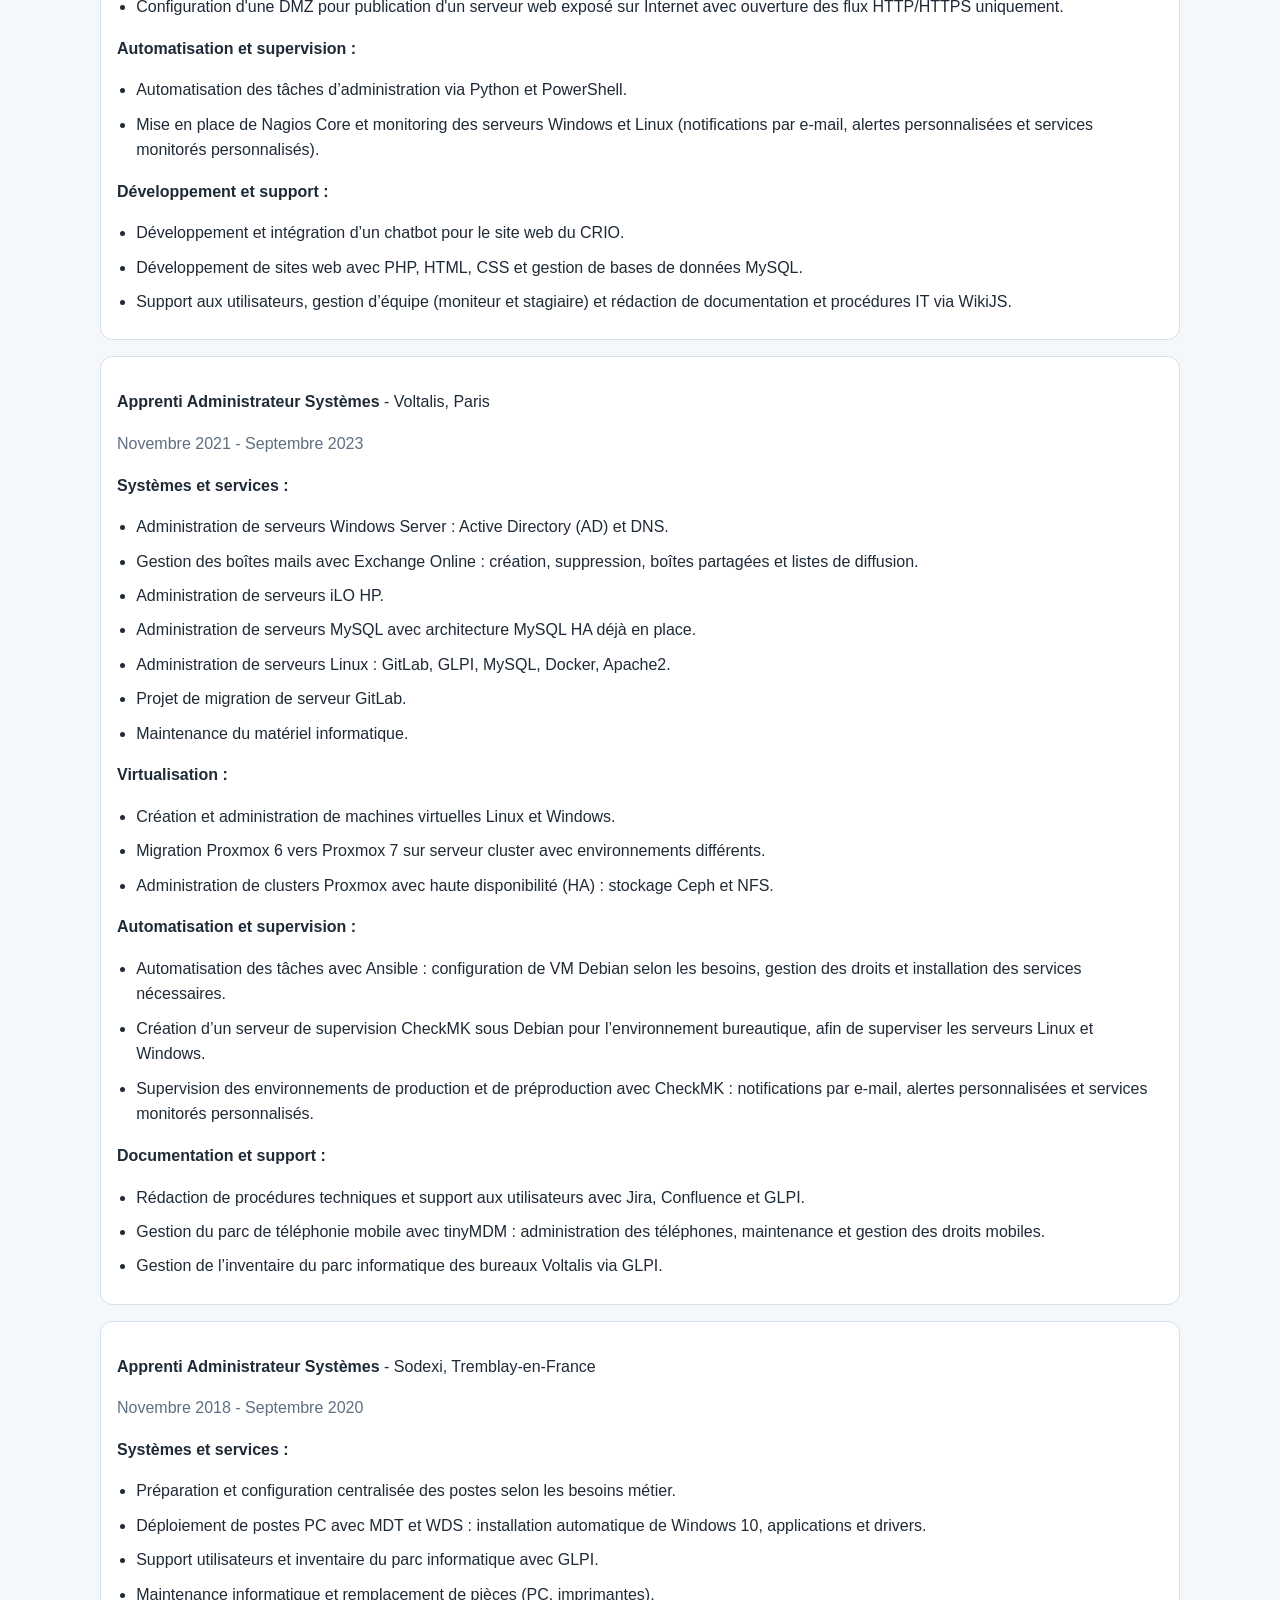
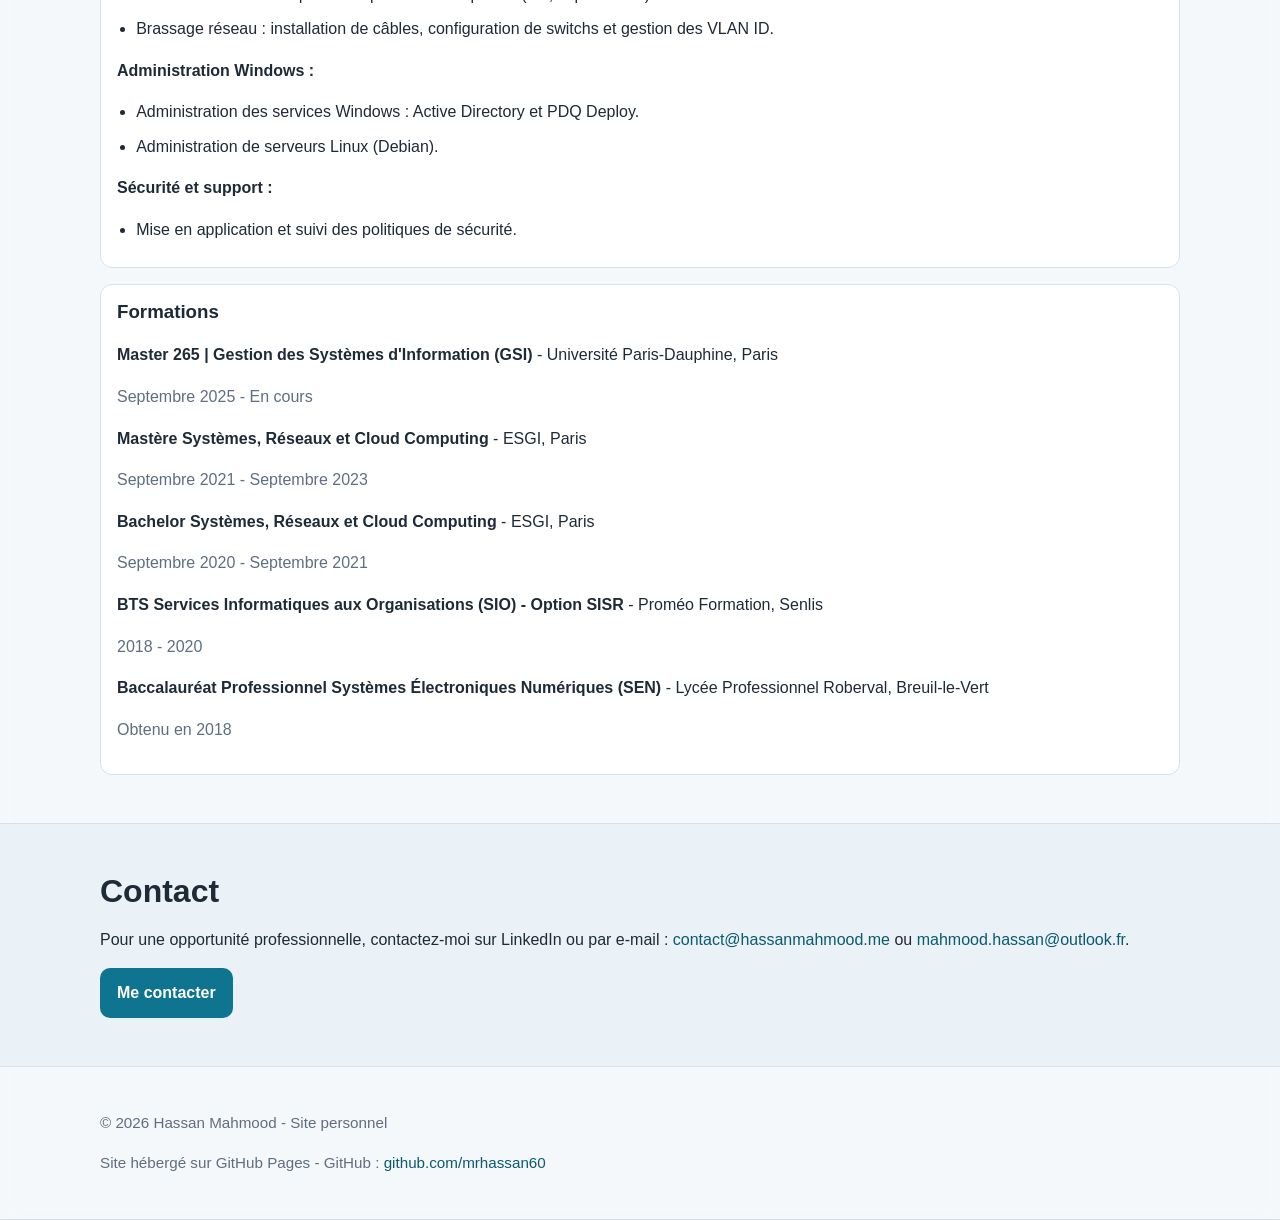
==== commit c039876e: "Freelance delete" ====
--- a/index.html
+++ b/index.html
@@ -18,7 +18,6 @@
         <a href="#parcours">Parcours</a>
         <a href="#contact">Contact</a>
         <a href="articles.html">Articles</a>
-        <a href="freelance-wordpress.html">Freelance IT</a>
         <a href="https://github.com/mrhassan60" target="_blank" rel="noopener noreferrer">GitHub</a>
         <a href="index-en.html" title="English version">EN</a>
         <a href="index-ur.html" title="اردو">UR</a>
@@ -39,7 +38,6 @@
           <div class="actions">
             <a class="btn btn-primary" href="assets/CV_Hassan_MAHMOOD.pdf" target="_blank" rel="noopener noreferrer">Voir le CV PDF</a>
             <a class="btn btn-ghost" href="articles.html">Voir les articles</a>
-            <a class="btn btn-ghost" href="freelance-wordpress.html">Service Freelance IT</a>
           </div>
         </div>
         <aside class="card">
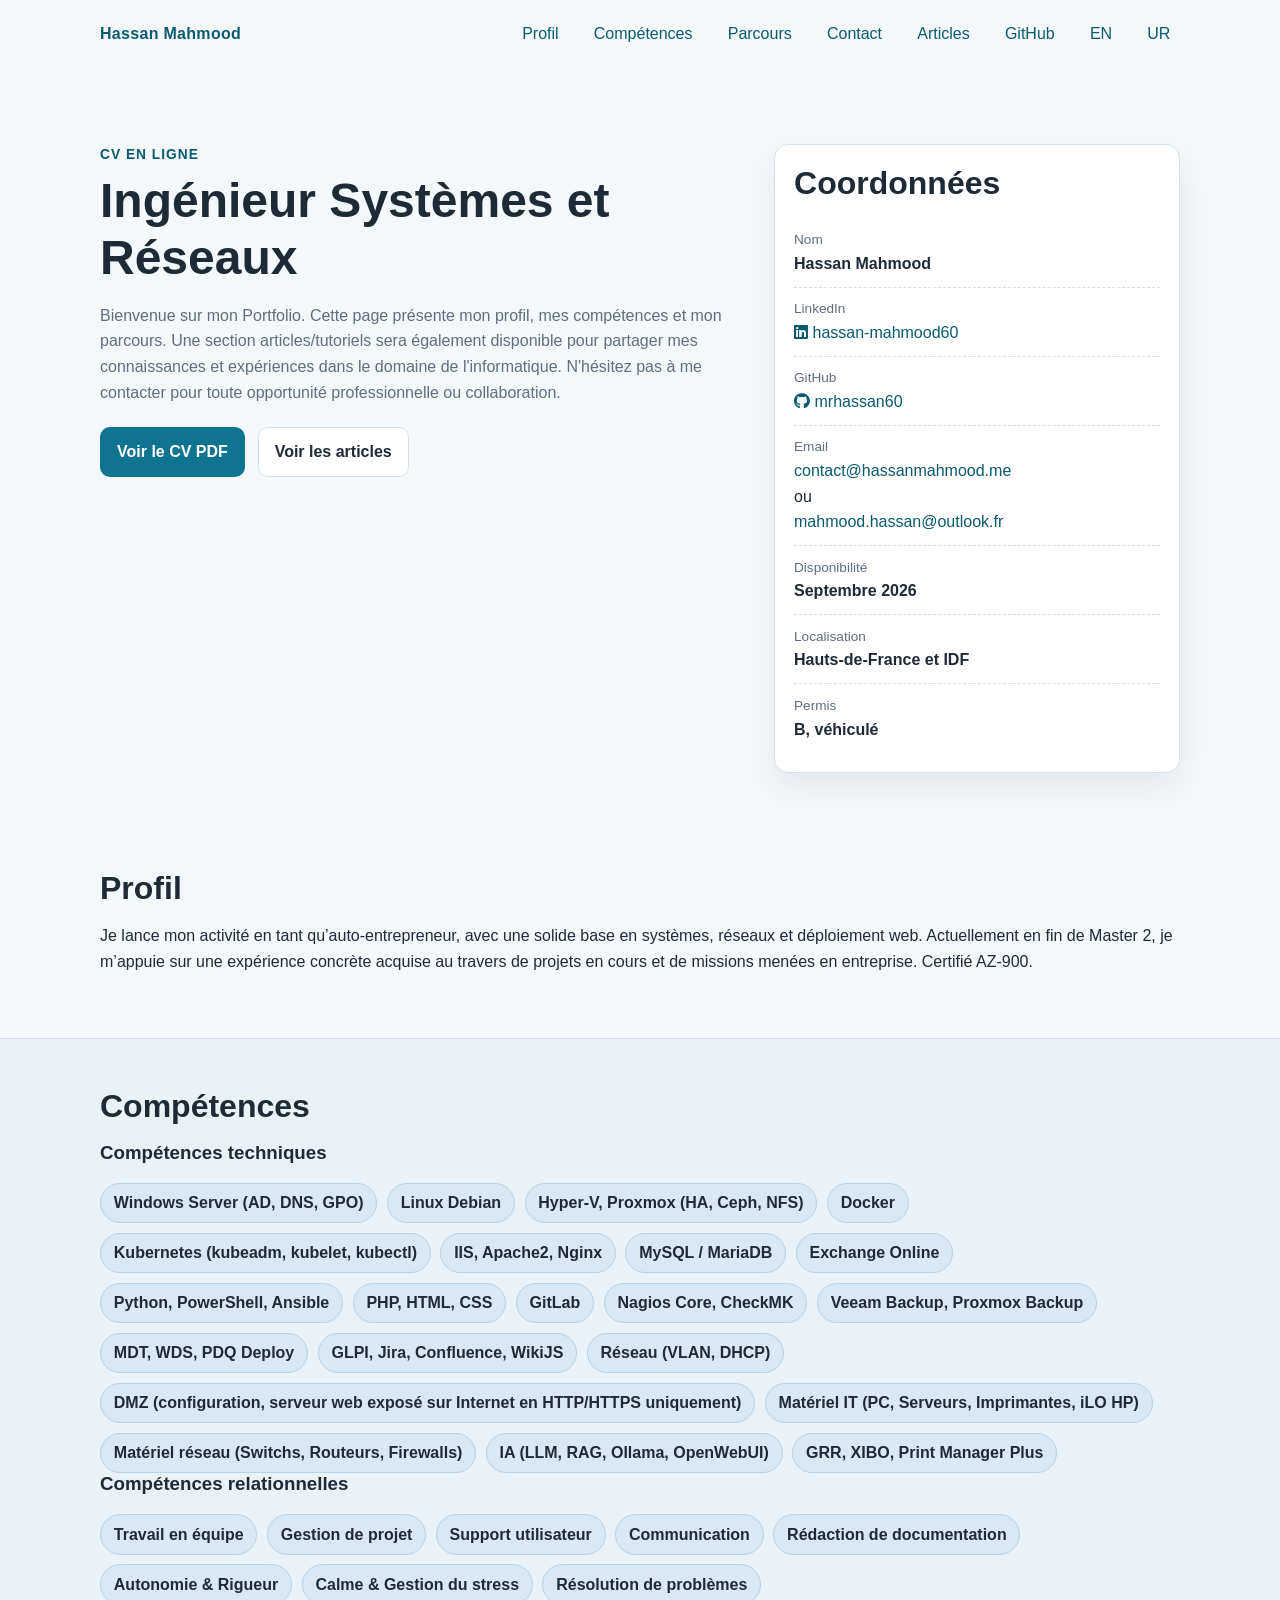
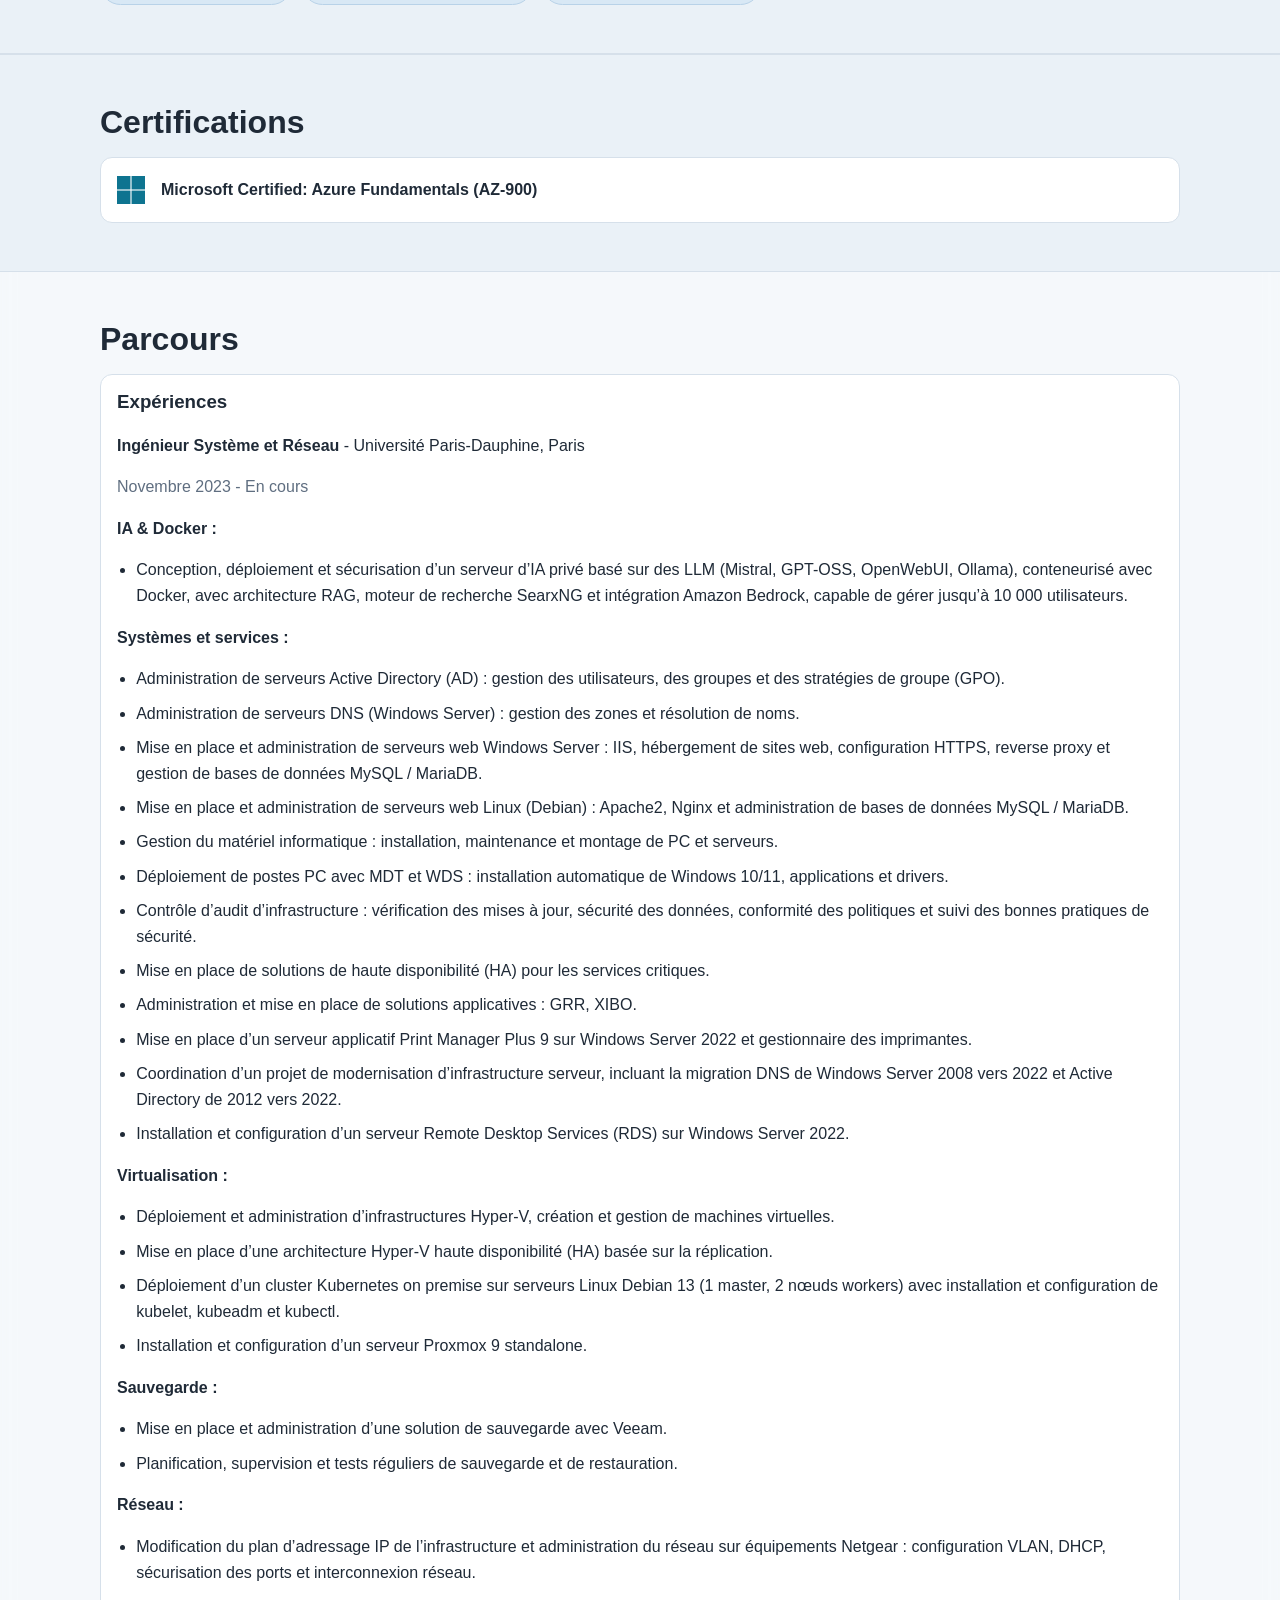
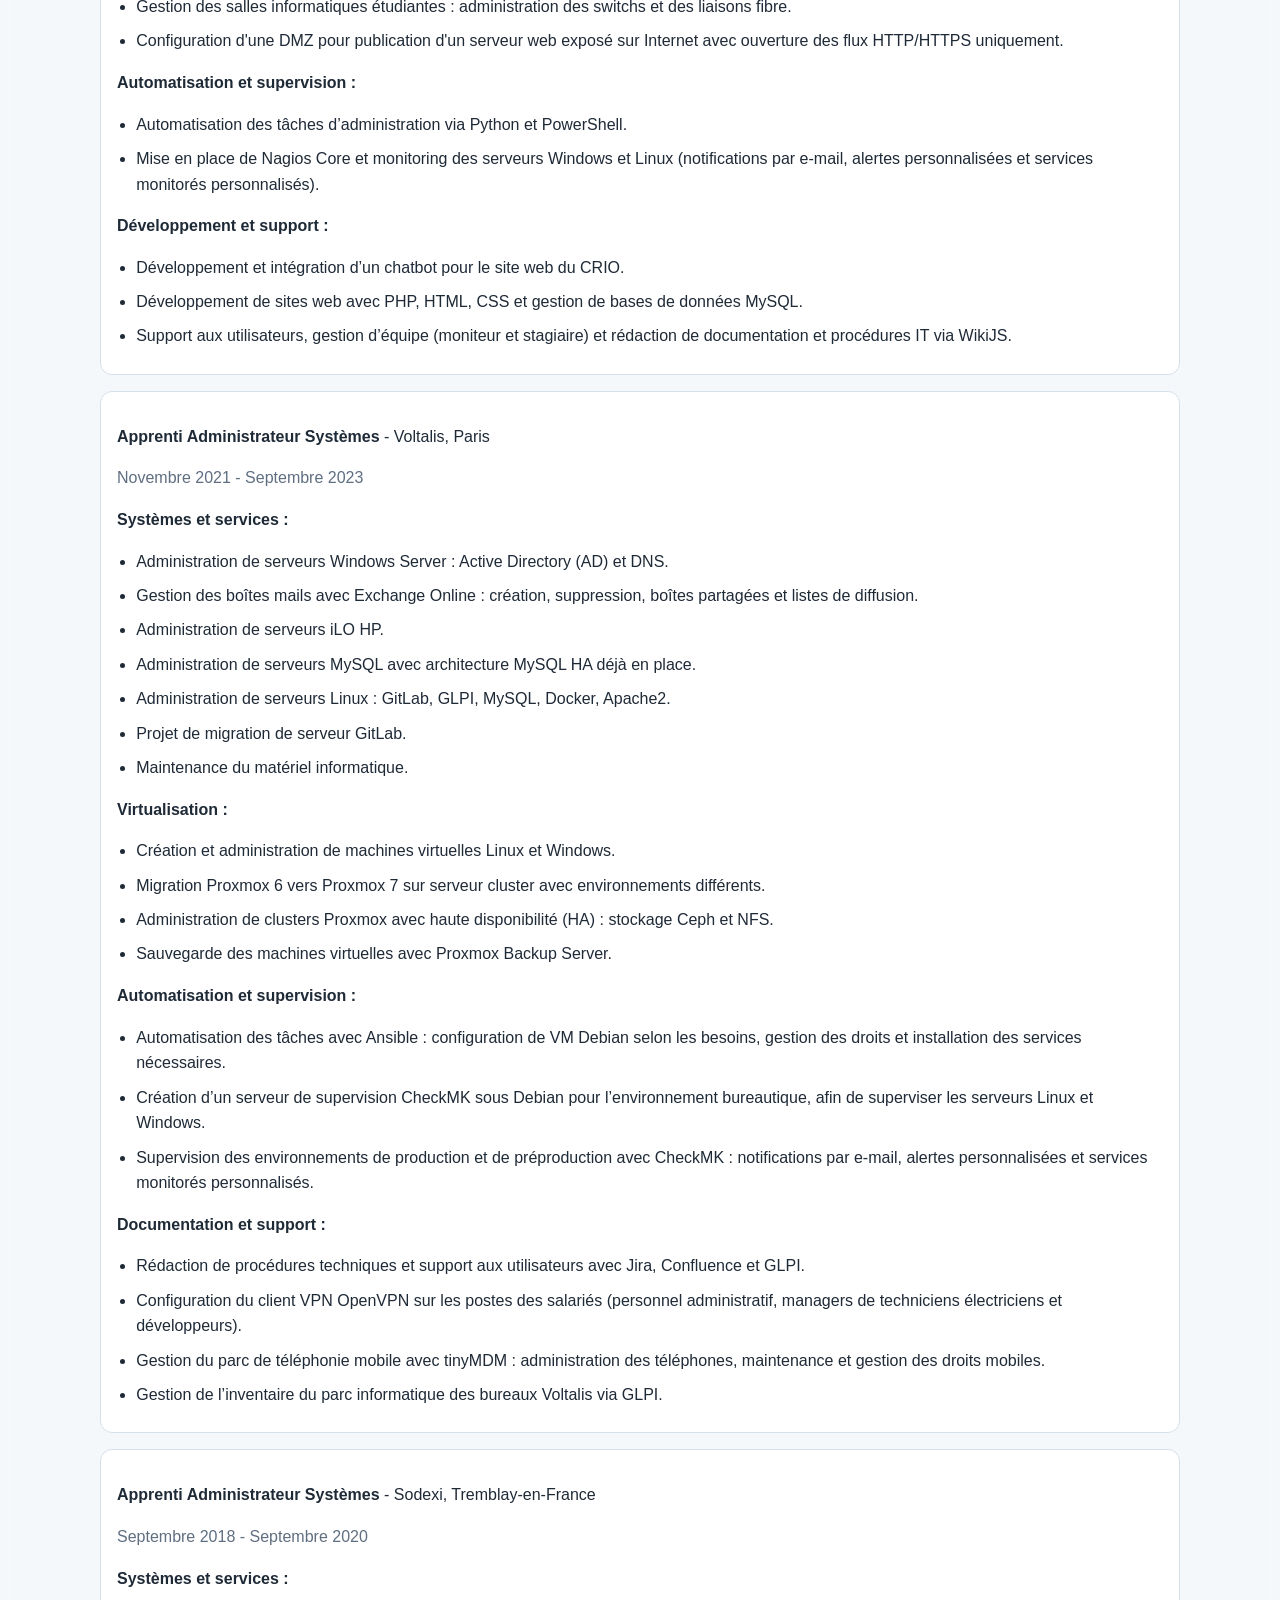
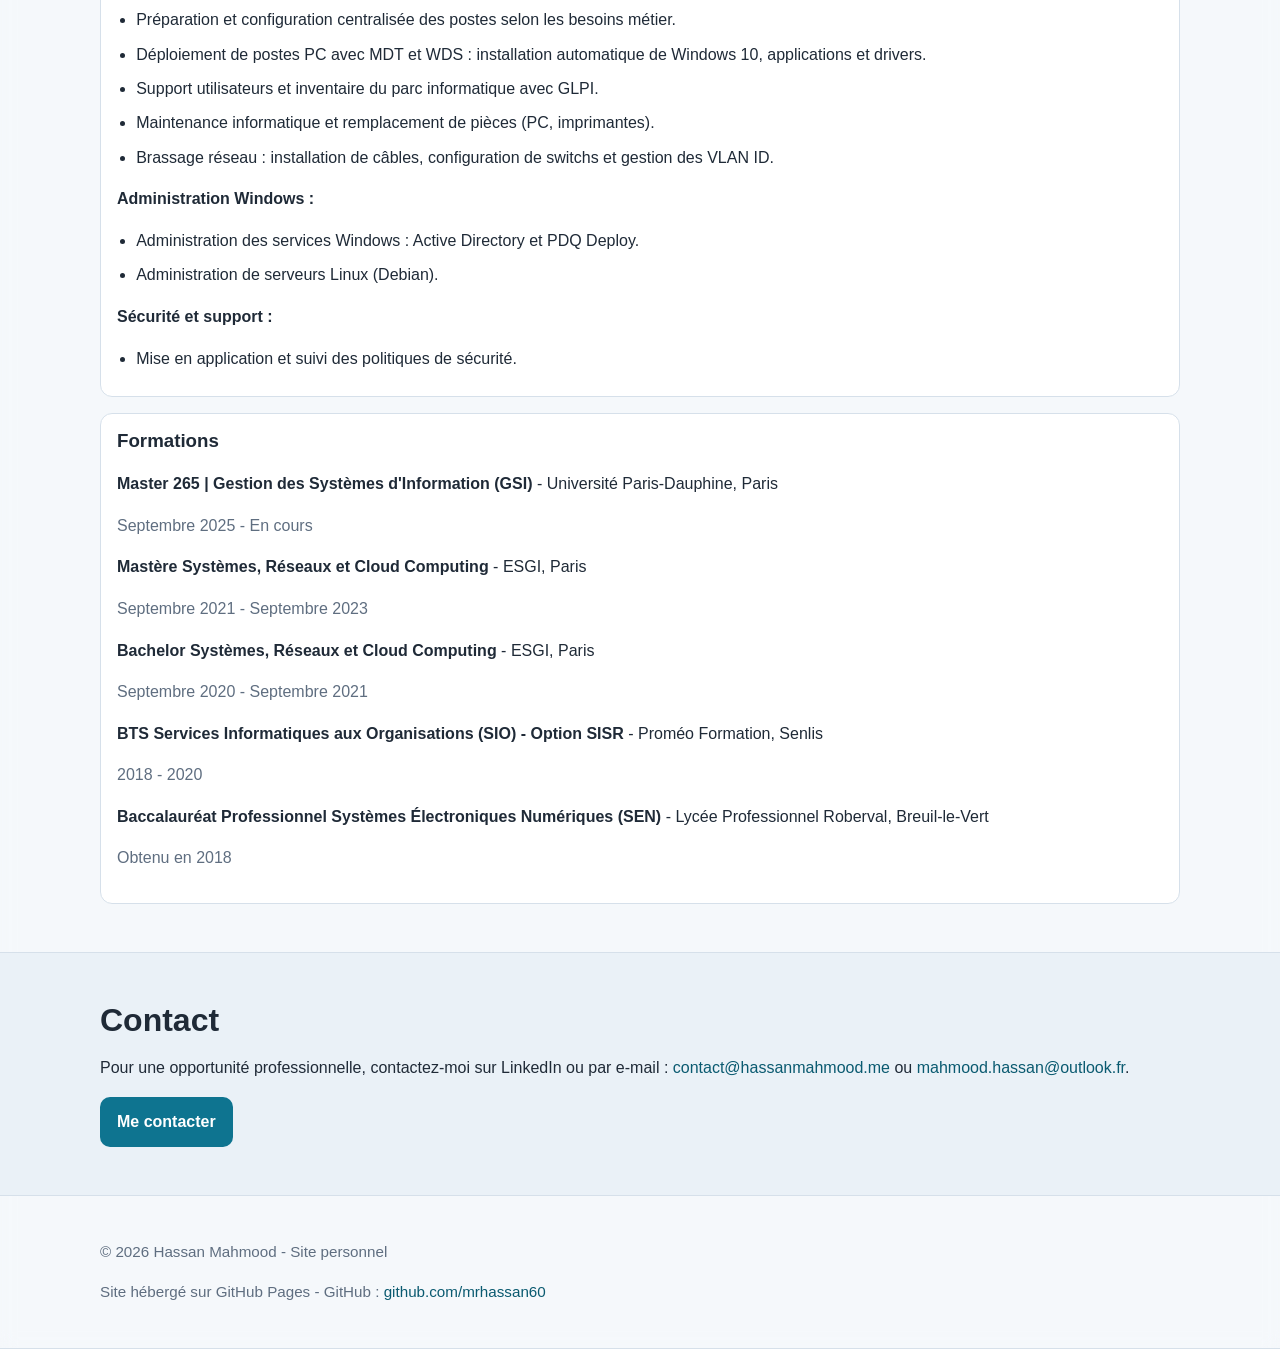
==== commit 5c4a8ef0: "Update CV" ====
--- a/index.html
+++ b/index.html
@@ -162,7 +162,8 @@
 
             <p><strong>Réseau :</strong></p>
             <ul class="ats-list">
-              <li>Administration réseau sur équipements Netgear : configuration VLAN, DHCP, gestion des adresses IP, sécurisation des ports et interconnexion réseau.</li>
+              <li>Modification du plan d’adressage IP de l’infrastructure et administration du réseau sur équipements Netgear : configuration VLAN, DHCP, sécurisation des ports et interconnexion réseau.</li>
+              <li>Gestion des salles informatiques étudiantes : administration des switchs et des liaisons fibre.</li>
               <li>Configuration d'une DMZ pour publication d'un serveur web exposé sur Internet avec ouverture des flux HTTP/HTTPS uniquement.</li>
             </ul>
 
@@ -198,6 +199,7 @@
               <li>Création et administration de machines virtuelles Linux et Windows.</li>
               <li>Migration Proxmox 6 vers Proxmox 7 sur serveur cluster avec environnements différents.</li>
               <li>Administration de clusters Proxmox avec haute disponibilité (HA) : stockage Ceph et NFS.</li>
+              <li>Sauvegarde des machines virtuelles avec Proxmox Backup Server.</li>
             </ul>
 
             <p><strong>Automatisation et supervision :</strong></p>
@@ -210,13 +212,14 @@
             <p><strong>Documentation et support :</strong></p>
             <ul class="ats-list">
               <li>Rédaction de procédures techniques et support aux utilisateurs avec Jira, Confluence et GLPI.</li>
+              <li>Configuration du client VPN OpenVPN sur les postes des salariés (personnel administratif, managers de techniciens électriciens et développeurs).</li>
               <li>Gestion du parc de téléphonie mobile avec tinyMDM : administration des téléphones, maintenance et gestion des droits mobiles.</li>
               <li>Gestion de l’inventaire du parc informatique des bureaux Voltalis via GLPI.</li>
             </ul>
           </article>
           <article>
             <p><strong>Apprenti Administrateur Systèmes</strong> - Sodexi, Tremblay-en-France</p>
-            <p class="muted">Novembre 2018 - Septembre 2020</p>
+            <p class="muted">Septembre 2018 - Septembre 2020</p>
             <p><strong>Systèmes et services :</strong></p>
             <ul class="ats-list">
               <li>Préparation et configuration centralisée des postes selon les besoins métier.</li>
@@ -271,4 +274,3 @@
   </footer>
 </body>
 </html>
-
